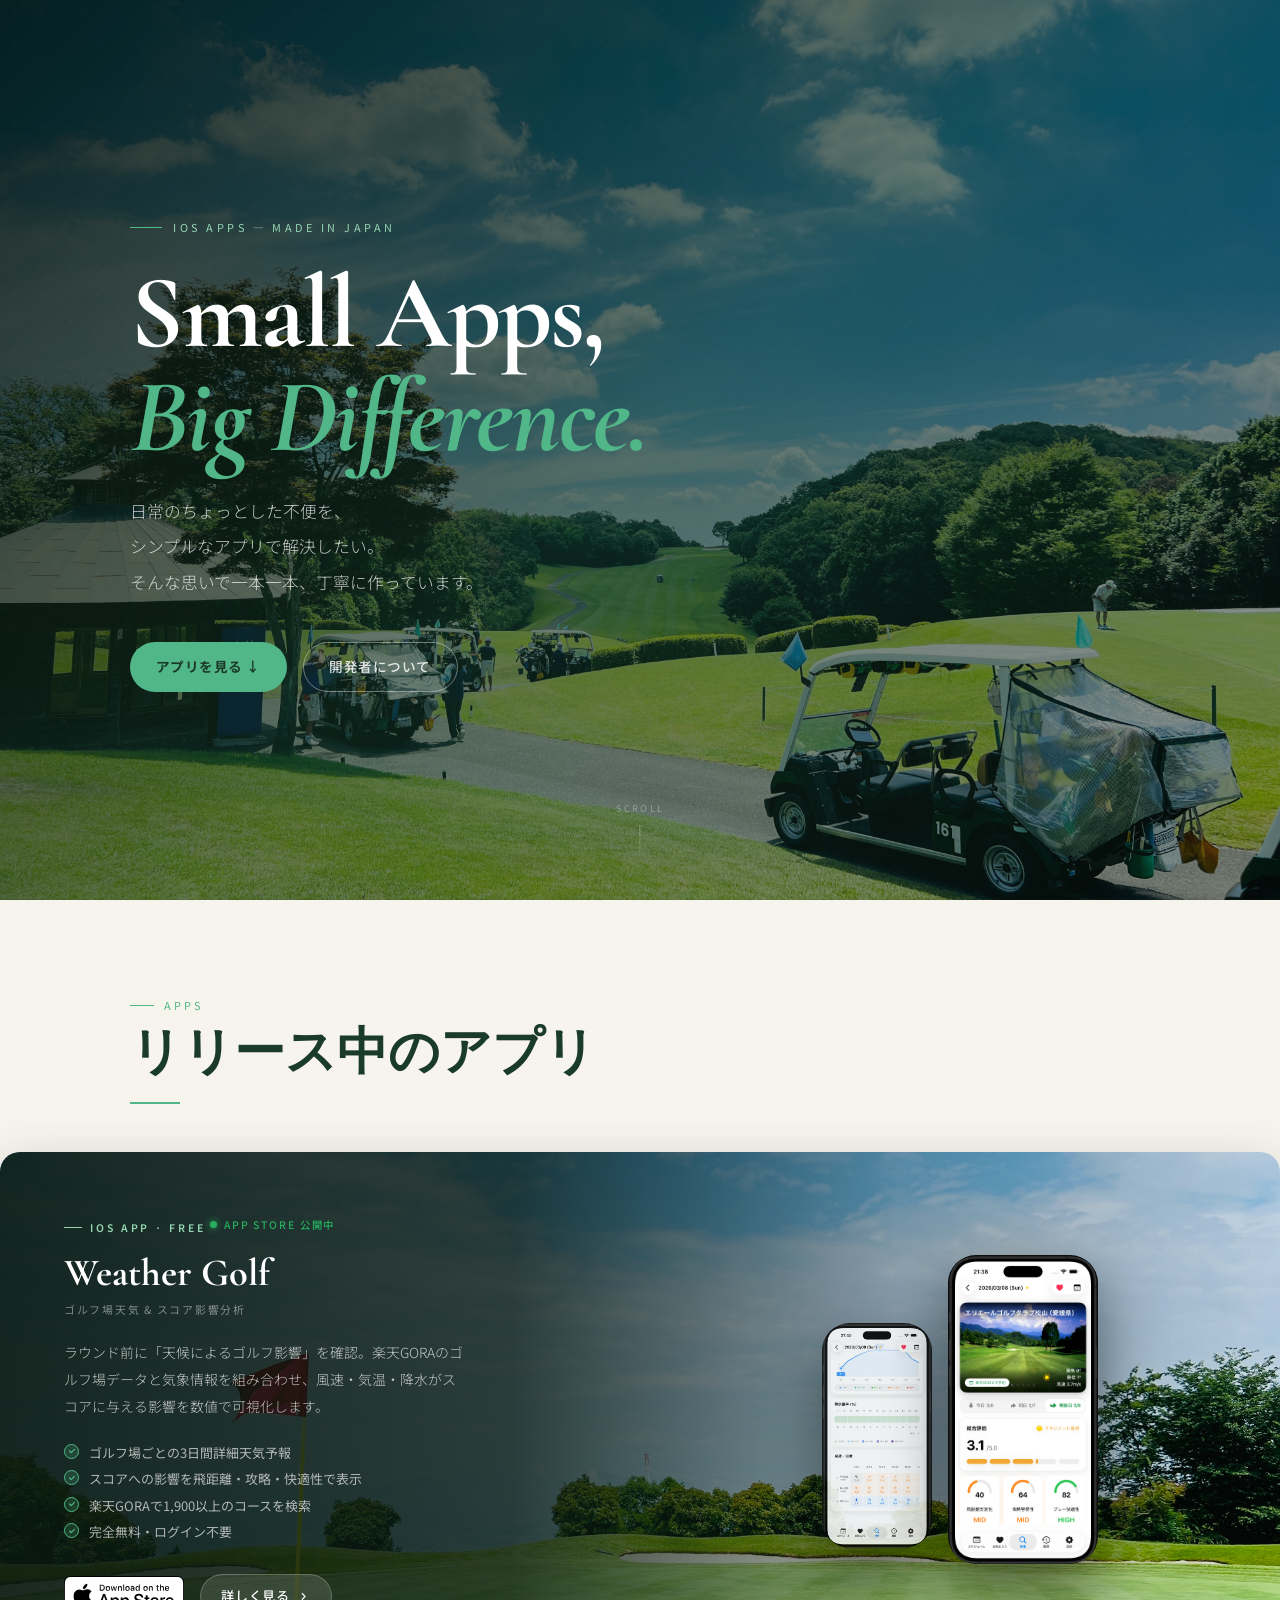
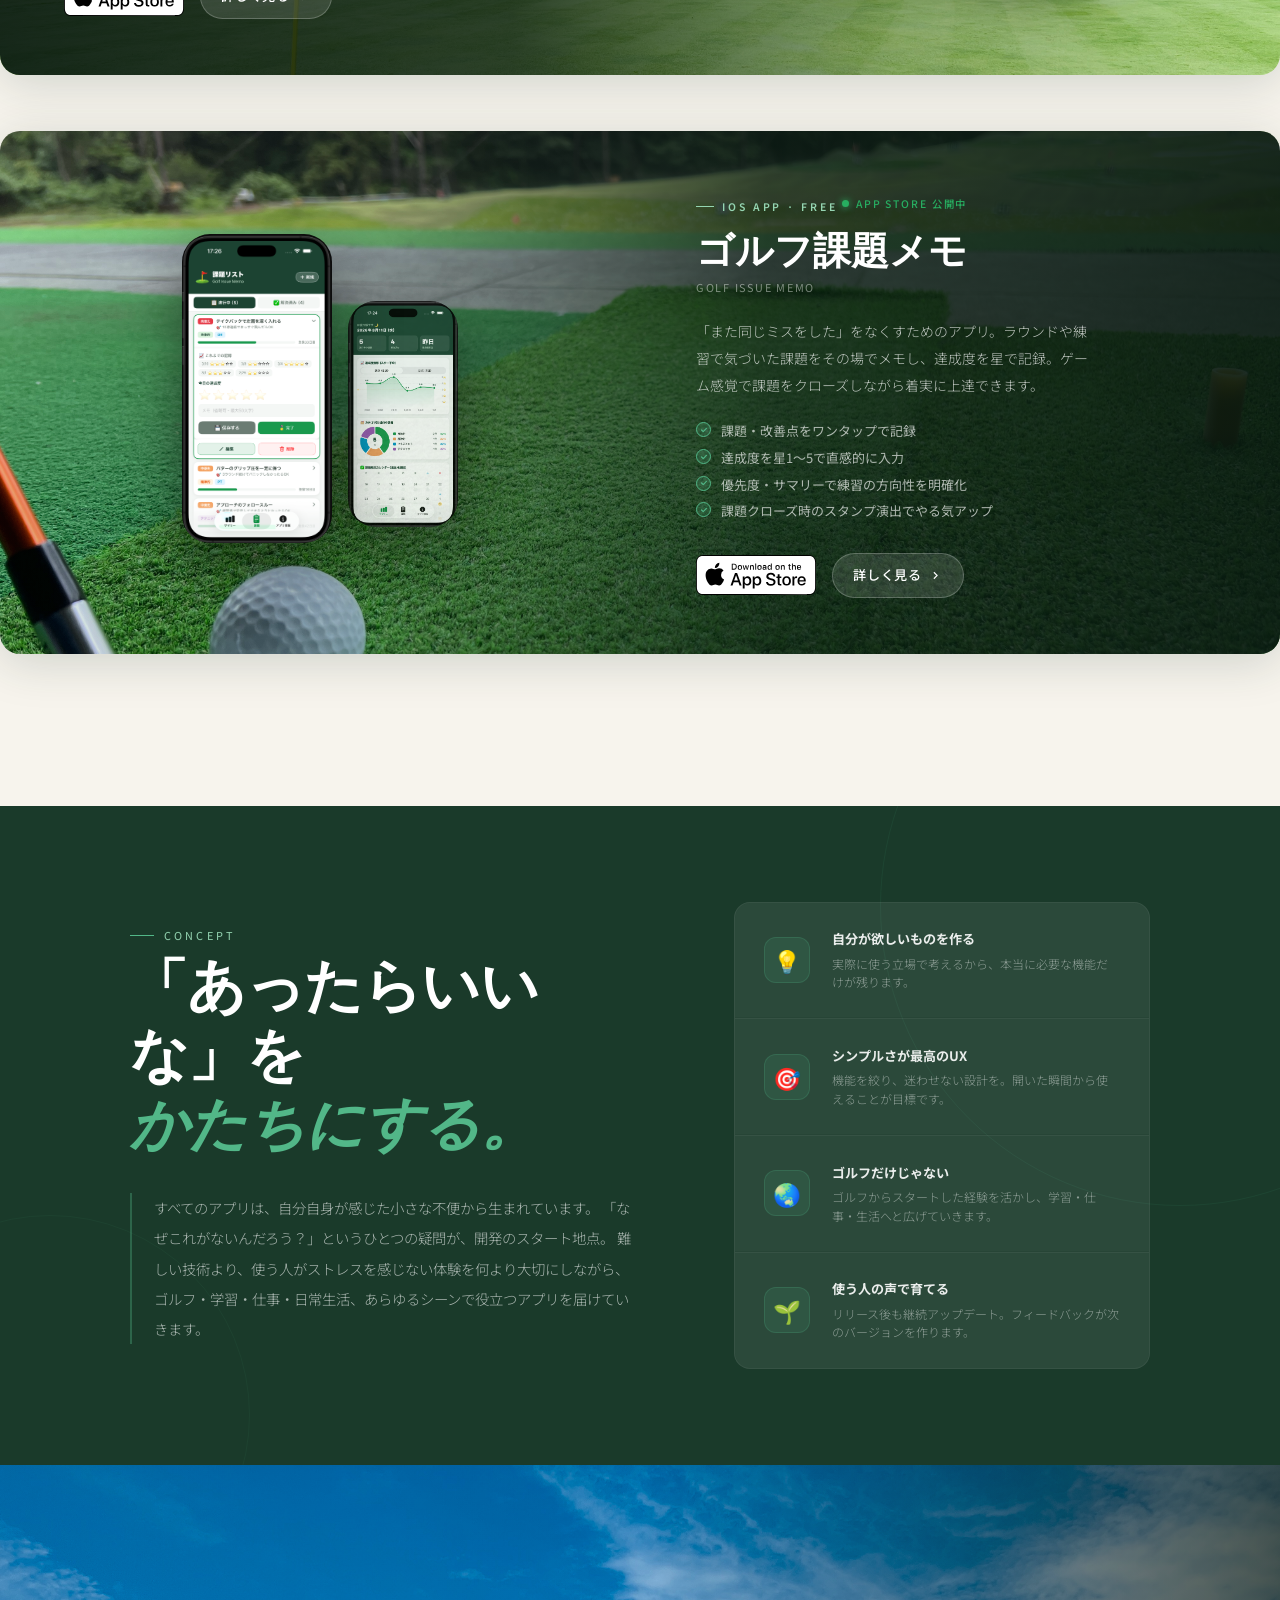
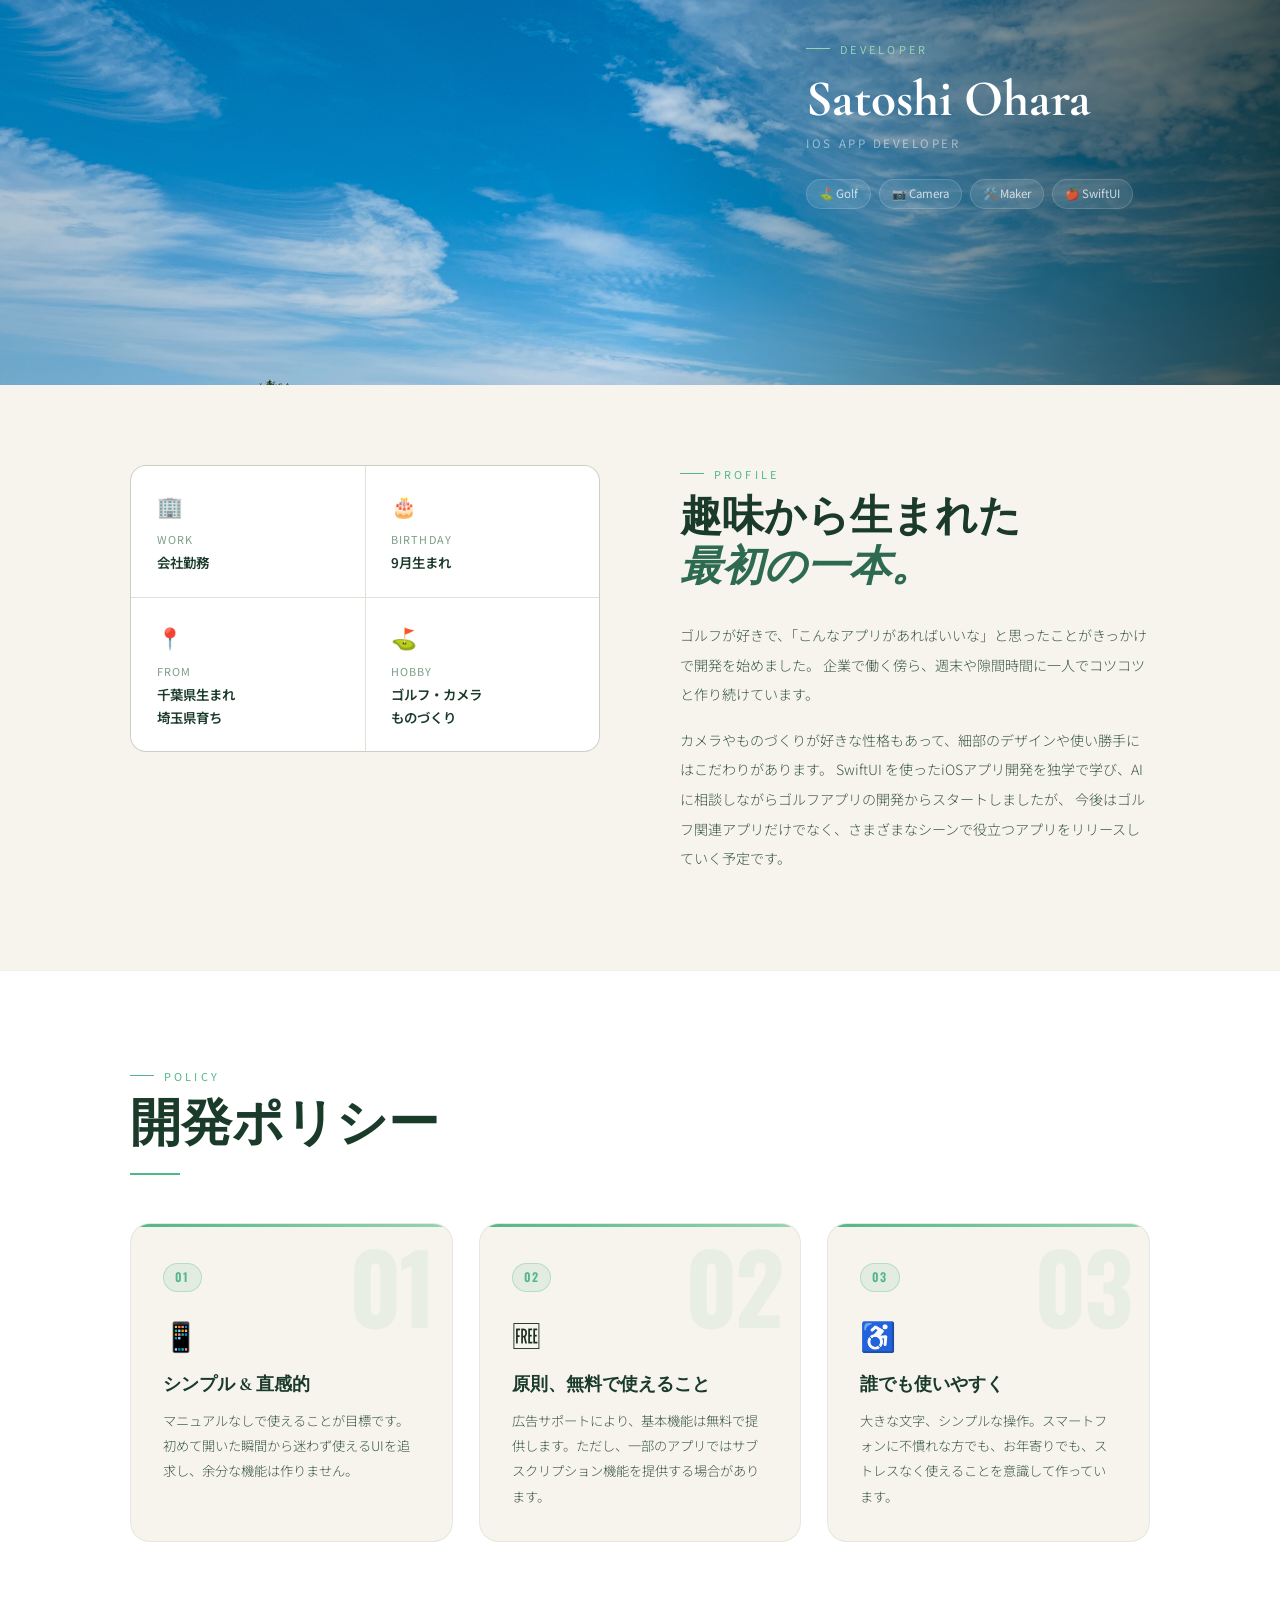
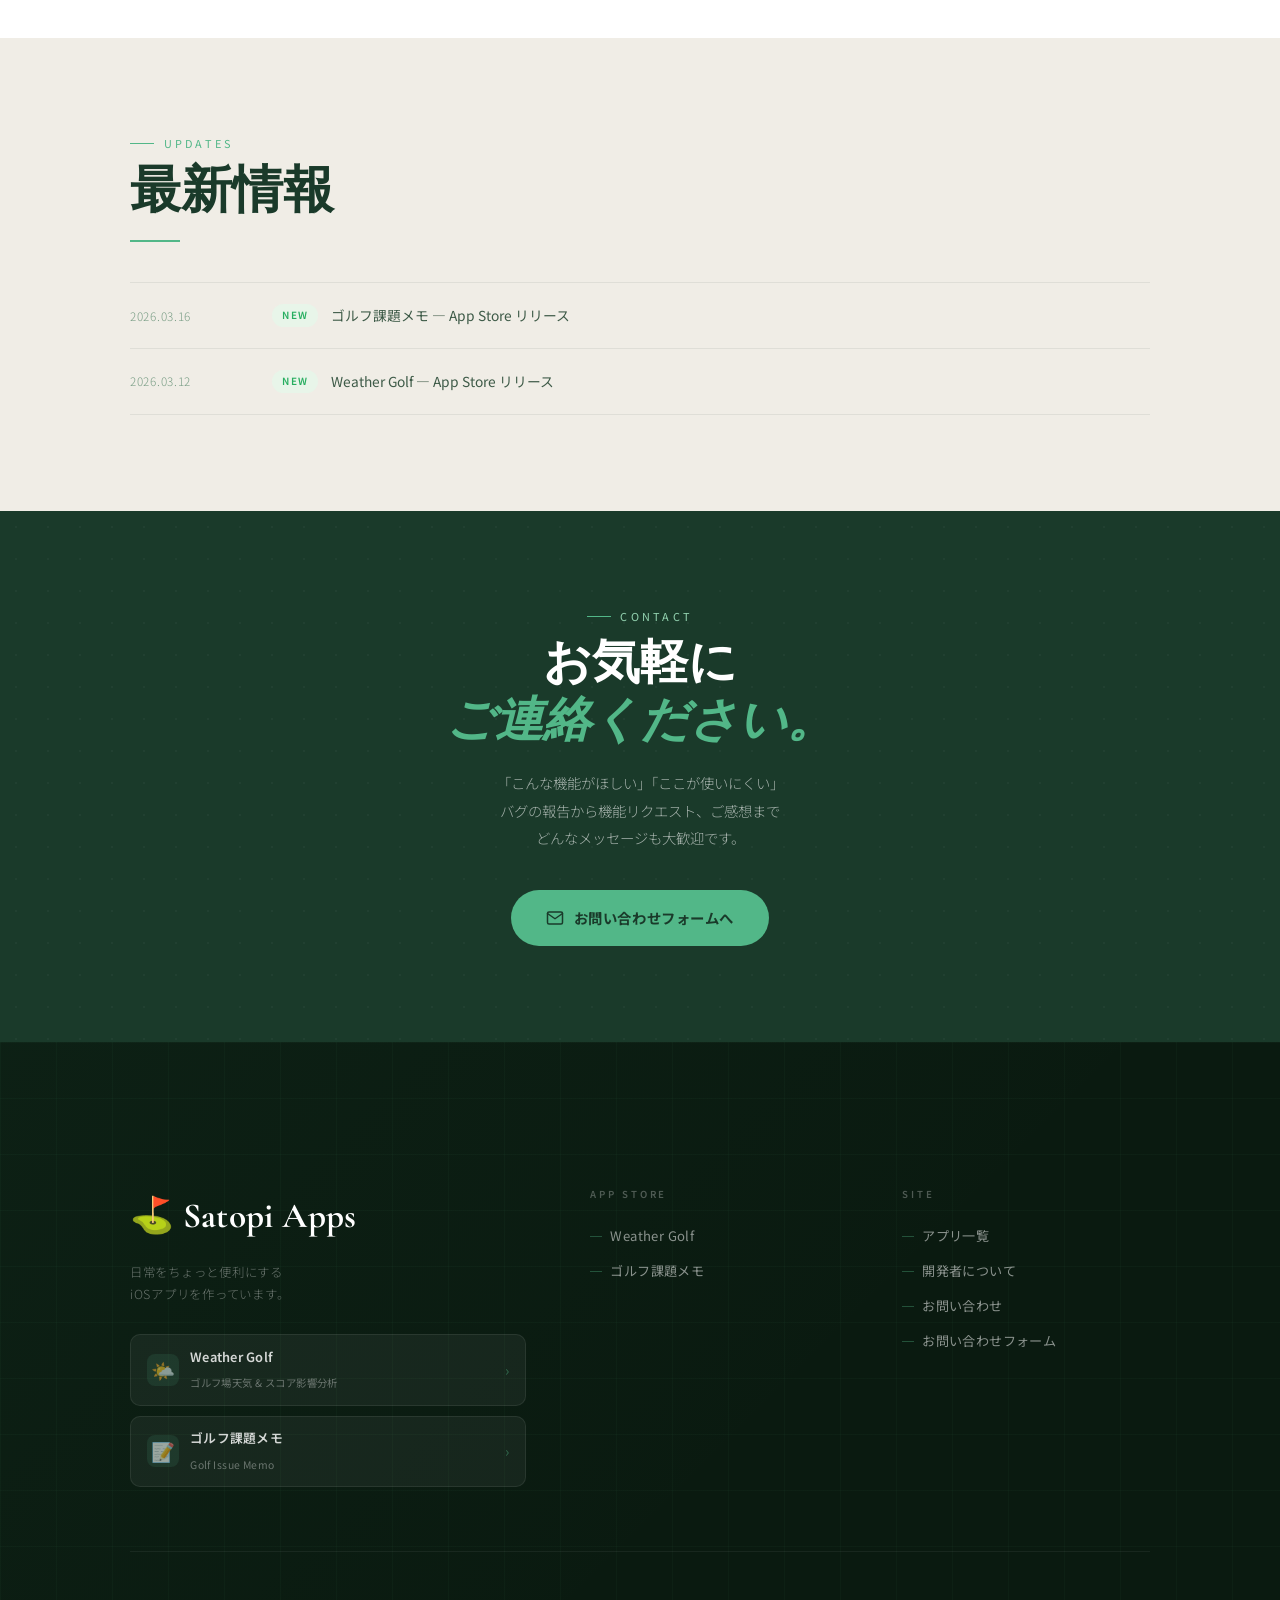
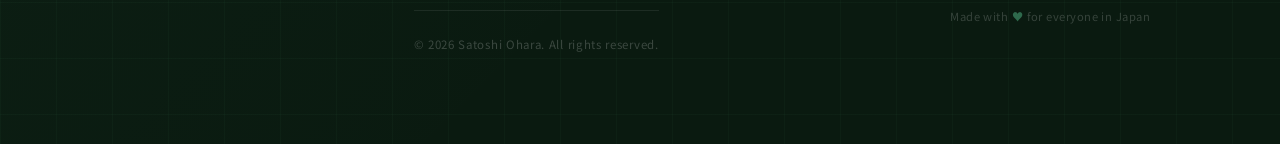
==== index.html @ 86b59191 "Update index.html" ====
<!DOCTYPE html>
<html lang="ja">
<head>
  <meta charset="UTF-8" />
  <meta name="viewport" content="width=device-width, initial-scale=1.0" />
  <title>Satopi Apps | 日常をちょっと便利にするiOSアプリ</title>
  <meta name="description" content="ゴルフ・学習・仕事など、日常のさまざまなシーンで使えるiOSアプリを開発しています。シンプルで使いやすい、ログイン不要の無料アプリ。" />
  <meta name="keywords" content="iOSアプリ, 無料アプリ, ゴルフアプリ, ゴルフ天気, スコア分析, ゴルフ課題メモ, 個人開発, iPhone" />
  <meta property="og:title" content="Satopi Apps | 日常をちょっと便利にするiOSアプリ" />
  <meta property="og:description" content="ゴルフ・学習・仕事など、日常のさまざまなシーンで使えるiOSアプリを開発しています。" />
  <meta property="og:type" content="website" />

  <link rel="stylesheet" href="assets/css/common.css" />
  <meta name="google-site-verification" content="CyTBpFzF9XwPxXit7ou4_xA_aoGtVWUGOdfhGisaKk0" />

  <style>
    @import url('https://fonts.googleapis.com/css2?family=Oswald:wght@400;500;600;700&display=swap');

    /* ══════════════════════════════════════════
       ① HERO（変更なし・完全保持）
    ══════════════════════════════════════════ */
    .hero {
      position: relative;
      height: 100vh;
      min-height: 580px;
      display: flex;
      align-items: center;
      overflow: hidden;
    }
    .hero-bg {
      position: absolute;
      inset: 0;
      background-image: url('assets/images/photos/golf/golf_001.jpg');
      background-size: cover;
      background-position: center 35%;
      animation: heroZoom 14s ease-out forwards;
    }
    .hero-bg-fallback {
      position: absolute;
      inset: 0;
      background: linear-gradient(135deg, #0a1e10 0%, #1a5c3a 55%, #2d8f5e 100%);
    }
    .hero-overlay {
      position: absolute;
      inset: 0;
      background: linear-gradient(135deg,
        rgba(6,18,11,0.88) 0%, rgba(18,48,30,0.62) 50%, rgba(6,18,11,0.42) 100%);
    }
    .hero-texture {
      position: absolute;
      inset: 0;
      background-image: radial-gradient(circle, rgba(255,255,255,0.025) 1px, transparent 1px);
      background-size: 28px 28px;
      pointer-events: none;
    }
    .hero-content {
      position: relative;
      z-index: 2;
      width: 100%;
    }
    .hero-eyebrow {
      display: inline-flex;
      align-items: center;
      gap: 0.7rem;
      color: var(--color-accent-light);
      font-size: 0.68rem;
      letter-spacing: 0.32em;
      text-transform: uppercase;
      margin-bottom: 1.5rem;
      opacity: 0;
      animation: fadeUp 0.8s 0.3s ease forwards;
    }
    .hero-eyebrow::before {
      content: '';
      display: block;
      width: 32px; height: 1px;
      background: var(--color-accent);
    }
    .hero-title {
      font-family: var(--font-display);
      font-size: clamp(3.2rem, 8.5vw, 6.5rem);
      font-weight: 700;
      color: #fff;
      line-height: 1.0;
      letter-spacing: -0.02em;
      margin-bottom: 1.6rem;
      opacity: 0;
      animation: fadeUp 0.8s 0.5s ease forwards;
    }
    .hero-title em { font-style: italic; color: var(--color-accent); }
    .hero-sub {
      font-size: clamp(0.9rem, 2vw, 1.05rem);
      font-weight: 300;
      color: rgba(255,255,255,0.75);
      line-height: 2.1;
      max-width: 480px;
      margin-bottom: 2.6rem;
      opacity: 0;
      animation: fadeUp 0.8s 0.7s ease forwards;
    }
    .hero-ctas {
      display: flex;
      gap: 1rem;
      flex-wrap: wrap;
      opacity: 0;
      animation: fadeUp 0.8s 0.9s ease forwards;
    }
    .hero-scroll {
      position: absolute;
      bottom: 2.2rem;
      left: 50%;
      transform: translateX(-50%);
      z-index: 3;
      display: flex;
      flex-direction: column;
      align-items: center;
      gap: 0.5rem;
      color: rgba(255,255,255,0.32);
      font-size: 0.58rem;
      letter-spacing: 0.22em;
      text-transform: uppercase;
      animation: scrollBounce 2.5s infinite;
    }
    .hero-scroll::after {
      content: '';
      width: 1px; height: 40px;
      background: linear-gradient(to bottom, rgba(255,255,255,0.32), transparent);
    }


    /* ══════════════════════════════════════════
       ② APPS — 写真フルブリード刷新版
    ══════════════════════════════════════════ */
    .apps-section { background: var(--color-bg); }

    /* --- アプリカード本体 --- */
    .app-card {
      position: relative;
      border-radius: var(--radius-card);
      overflow: hidden;
      margin-bottom: 3.5rem;
      box-shadow: 0 8px 48px rgba(26,58,42,0.18);
      transition: transform 0.4s ease, box-shadow 0.4s ease;
    }
    .app-card:hover { transform: translateY(-6px); box-shadow: 0 20px 72px rgba(26,58,42,0.26); }

    /* 背景写真 */
    .app-card-bg {
      position: absolute;
      inset: 0;
      background-size: cover;
      background-position: center;
      transition: transform 0.8s ease;
    }
    .app-card:hover .app-card-bg { transform: scale(1.04); }
    .app-card-overlay {
      position: absolute;
      inset: 0;
    }
    /* WG: 右→左グラデ（スクショ右側、テキスト左側） */
    .app-card.wg .app-card-overlay {
      background: linear-gradient(
        to right,
        rgba(8,24,16,0.92) 0%,
        rgba(8,24,16,0.80) 40%,
        rgba(8,24,16,0.30) 70%,
        rgba(8,24,16,0.08) 100%
      );
    }
    /* GIM: 左→右グラデ（テキスト右側） */
    .app-card.gim .app-card-overlay {
      background: linear-gradient(
        to left,
        rgba(8,24,16,0.92) 0%,
        rgba(8,24,16,0.80) 40%,
        rgba(8,24,16,0.30) 70%,
        rgba(8,24,16,0.08) 100%
      );
    }

    /* カード内レイアウト */
    .app-card-inner {
      position: relative;
      z-index: 2;
      display: grid;
      grid-template-columns: 1fr 1fr;
      min-height: 480px;
      align-items: center;
    }
    .app-card.gim .app-card-inner { direction: rtl; }
    .app-card.gim .app-card-inner > * { direction: ltr; }

    /* テキストパネル */
    .app-text-panel {
      padding: 3.5rem 3.5rem 3.5rem 4rem;
    }
    .app-card.gim .app-text-panel { padding: 3.5rem 4rem 3.5rem 3.5rem; }

    .app-eyebrow {
      display: inline-flex;
      align-items: center;
      gap: 0.5rem;
      font-size: 0.65rem;
      letter-spacing: 0.28em;
      text-transform: uppercase;
      color: var(--color-accent-light);
      margin-bottom: 1rem;
      font-weight: 600;
    }
    .app-eyebrow::before {
      content: '';
      width: 18px; height: 1px;
      background: var(--color-accent-light);
    }
    .app-name {
      font-family: var(--font-display);
      font-size: clamp(1.9rem, 3vw, 2.8rem);
      font-weight: 700;
      color: #fff;
      line-height: 1.1;
      margin-bottom: 0.3rem;
    }
    .app-name-sub {
      font-size: 0.68rem;
      letter-spacing: 0.16em;
      color: rgba(255,255,255,0.45);
      text-transform: uppercase;
      margin-bottom: 1.3rem;
    }
    .app-desc {
      font-size: 0.87rem;
      line-height: 1.95;
      color: rgba(255,255,255,0.72);
      font-weight: 300;
      margin-bottom: 1.4rem;
      max-width: 400px;
    }
    .feature-list {
      list-style: none;
      display: flex;
      flex-direction: column;
      gap: 0.45rem;
      margin-bottom: 2rem;
    }
    .feature-list li {
      display: flex;
      align-items: flex-start;
      gap: 0.6rem;
      font-size: 0.81rem;
      color: rgba(255,255,255,0.65);
      line-height: 1.5;
    }
    .feature-list li::before {
      content: '';
      display: inline-block;
      width: 15px; height: 15px;
      flex-shrink: 0;
      margin-top: 1px;
      border-radius: 50%;
      background: rgba(82,183,136,0.2);
      border: 1.5px solid var(--color-accent);
      background-image: url("data:image/svg+xml,%3Csvg xmlns='http://www.w3.org/2000/svg' viewBox='0 0 10 10'%3E%3Cpolyline points='2,5 4,7 8,3' stroke='%2352b788' stroke-width='1.5' fill='none' stroke-linecap='round' stroke-linejoin='round'/%3E%3C/svg%3E");
      background-size: 8px;
      background-repeat: no-repeat;
      background-position: center;
    }
    .app-ctas {
      display: flex;
      align-items: center;
      gap: 1rem;
      flex-wrap: wrap;
    }
    /* App Store SVGバッジ */
    .badge-appstore {
      display: inline-block;
      transition: transform 0.25s, opacity 0.25s;
    }
    .badge-appstore:hover { transform: translateY(-2px); opacity: 0.88; }
    .badge-appstore img { height: 40px; width: auto; display: block; }
    /* 詳しく見るボタン */
    .btn-detail {
      display: inline-flex;
      align-items: center;
      gap: 0.5rem;
      background: rgba(255,255,255,0.12);
      color: #fff;
      font-size: 0.82rem;
      font-weight: 500;
      padding: 0.65rem 1.3rem;
      border-radius: var(--radius-btn);
      text-decoration: none;
      letter-spacing: 0.04em;
      border: 1px solid rgba(255,255,255,0.22);
      transition: background 0.2s, transform 0.2s;
    }
    .btn-detail:hover { background: rgba(255,255,255,0.22); transform: translateY(-2px); }
    .btn-detail svg { width: 13px; height: 13px; stroke: currentColor; fill: none; transition: transform 0.2s; }
    .btn-detail:hover svg { transform: translateX(3px); }

    /* スクショパネル */
    .app-phones-panel {
      display: flex;
      justify-content: center;
      align-items: flex-end;
      padding: 2rem 2rem 2.5rem;
      gap: 1rem;
      position: relative;
    }
    .app-phone {
      border-radius: 28px;
      box-shadow: 0 24px 60px rgba(0,0,0,0.5);
      overflow: hidden;
      transition: transform 0.4s ease;
      background: #0d0d0d;
    }
    .app-phone img { width: 100%; height: auto; display: block; }
    .app-phone-main { width: 150px; position: relative; z-index: 2; }
    .app-phone-sub  { width: 110px; margin-bottom: 16px; opacity: 0.88; }
    .app-card:hover .app-phone-main { transform: translateY(-8px) rotate(-1deg); }
    .app-card:hover .app-phone-sub  { transform: translateY(-4px) rotate(1.5deg); }

    /* badge badge-live は common.css を使用 */


    /* ══════════════════════════════════════════
       ③ CONCEPT（変更なし）
    ══════════════════════════════════════════ */
    .concept-section {
      background: var(--color-primary);
      position: relative;
      overflow: hidden;
    }
    .concept-section::before {
      content: '';
      position: absolute;
      top: -200px; right: -200px;
      width: 600px; height: 600px;
      border-radius: 50%;
      border: 1px solid rgba(82,183,136,0.08);
      pointer-events: none;
    }
    .concept-section::after {
      content: '';
      position: absolute;
      bottom: -150px; left: -150px;
      width: 400px; height: 400px;
      border-radius: 50%;
      border: 1px solid rgba(82,183,136,0.06);
      pointer-events: none;
    }
    .concept-inner {
      position: relative;
      z-index: 1;
      display: grid;
      grid-template-columns: 1.1fr 0.9fr;
      gap: 6rem;
      align-items: center;
    }
    .concept-statement {
      font-family: var(--font-display);
      font-size: clamp(2.2rem, 4.5vw, 3.6rem);
      font-weight: 700;
      color: #fff;
      line-height: 1.2;
      margin-bottom: 2rem;
      letter-spacing: -0.01em;
    }
    .concept-statement em { font-style: italic; color: var(--color-accent); }
    .concept-body {
      font-size: 0.9rem;
      line-height: 2.1;
      color: rgba(255,255,255,0.62);
      font-weight: 300;
      border-left: 2px solid rgba(82,183,136,0.35);
      padding-left: 1.4rem;
    }
    .concept-metrics {
      display: flex;
      flex-direction: column;
      gap: 1px;
      background: rgba(255,255,255,0.06);
      border-radius: 16px;
      overflow: hidden;
      border: 1px solid rgba(255,255,255,0.07);
    }
    .metric-item {
      display: flex;
      align-items: center;
      gap: 1.4rem;
      padding: 1.6rem 1.8rem;
      background: rgba(255,255,255,0.02);
      transition: background 0.2s;
      border-top: 1px solid rgba(255,255,255,0.05);
    }
    .metric-item:first-child { border-top: none; }
    .metric-item:hover { background: rgba(82,183,136,0.07); }
    .metric-icon {
      font-size: 1.4rem;
      width: 46px; height: 46px;
      display: flex; align-items: center; justify-content: center;
      background: rgba(82,183,136,0.12);
      border-radius: 12px;
      flex-shrink: 0;
      border: 1px solid rgba(82,183,136,0.2);
    }
    .metric-label {
      font-size: 0.82rem;
      font-weight: 700;
      color: rgba(255,255,255,0.9);
      margin-bottom: 0.25rem;
    }
    .metric-desc {
      font-size: 0.75rem;
      color: rgba(255,255,255,0.46);
      font-weight: 300;
      line-height: 1.55;
    }


    /* ══════════════════════════════════════════
       ④ DEVELOPER — 写真フルブリード刷新版
    ══════════════════════════════════════════ */
    .developer-section {
      background: var(--color-bg);
      padding: 0 !important; /* section padding を上書き */
      overflow: hidden;
    }

    /* 上部：写真フルブリード */
    .dev-photo-hero {
      position: relative;
      height: 520px;
      overflow: hidden;
    }
    .dev-photo-hero img {
      width: 100%; height: 100%;
      object-fit: cover;
      object-position: center 20%;
      transition: transform 0.8s ease;
    }
    .dev-photo-hero:hover img { transform: scale(1.03); }
    .dev-photo-overlay {
      position: absolute;
      inset: 0;
      background: linear-gradient(
        to right,
        rgba(10,26,16,0.15) 0%,
        rgba(10,26,16,0.05) 50%,
        rgba(10,26,16,0.72) 100%
      );
    }
    /* 写真右側のキャプション */
    .dev-photo-caption {
      position: absolute;
      right: 0; top: 0; bottom: 0;
      width: 42%;
      display: flex;
      flex-direction: column;
      justify-content: center;
      padding: 3rem 4rem;
      z-index: 1;
    }
    .dev-photo-caption .section-label {
      color: var(--color-accent-light);
      margin-bottom: 0.8rem;
    }
    .dev-photo-caption .section-label::before { background: var(--color-accent-light); }
    .dev-name-hero {
      font-family: var(--font-display);
      font-size: clamp(2.2rem, 4vw, 3.4rem);
      font-weight: 700;
      color: #fff;
      line-height: 1.1;
      margin-bottom: 0.4rem;
    }
    .dev-role-hero {
      font-size: 0.72rem;
      letter-spacing: 0.22em;
      text-transform: uppercase;
      color: rgba(255,255,255,0.5);
      margin-bottom: 1.6rem;
    }
    .dev-tags {
      display: flex;
      flex-wrap: wrap;
      gap: 0.5rem;
    }
    .dev-tag {
      display: inline-flex;
      align-items: center;
      gap: 0.35rem;
      font-size: 0.72rem;
      color: rgba(255,255,255,0.75);
      background: rgba(255,255,255,0.1);
      border: 1px solid rgba(255,255,255,0.15);
      padding: 0.28rem 0.75rem;
      border-radius: 100px;
    }

    /* 下部：プロフィールテキスト */
    .dev-bio-section {
      padding: var(--section-padding);
      max-width: var(--container-max);
      margin: 0 auto;
      display: grid;
      grid-template-columns: 1fr 1fr;
      gap: 5rem;
      align-items: start;
      /* section padding 上書きのため明示 */
      padding: 5rem var(--container-pad);
    }
    .dev-info-grid {
      display: grid;
      grid-template-columns: 1fr 1fr;
      gap: 1px;
      background: rgba(26,58,42,0.1);
      border-radius: 16px;
      overflow: hidden;
      border: 1px solid rgba(26,58,42,0.1);
      align-self: start;
    }
    .dev-info-cell {
      background: var(--color-surface);
      padding: 1.4rem 1.6rem;
      transition: background 0.2s;
    }
    .dev-info-cell:hover { background: rgba(82,183,136,0.04); }
    .dev-info-icon { font-size: 1.3rem; margin-bottom: 0.4rem; display: block; }
    .dev-info-label {
      font-size: 0.68rem;
      letter-spacing: 0.1em;
      color: var(--color-text-light);
      text-transform: uppercase;
      margin-bottom: 0.2rem;
    }
    .dev-info-value {
      font-size: 0.84rem;
      font-weight: 600;
      color: var(--color-primary);
    }

    .dev-bio-heading {
      font-family: var(--font-display);
      font-size: clamp(1.8rem, 3.5vw, 2.6rem);
      font-weight: 700;
      color: var(--color-primary);
      line-height: 1.2;
      margin-bottom: 1.8rem;
    }
    .dev-bio-heading em { font-style: italic; color: #2d6a4f; }
    .dev-bio-text {
      font-size: 0.88rem;
      line-height: 2.1;
      color: var(--color-text-mid);
      font-weight: 300;
      margin-bottom: 1rem;
    }


    /* ══════════════════════════════════════════
       ⑤ POLICY — 番号を Oswald で大きく・明確に
    ══════════════════════════════════════════ */
    .policy-section {
      background: var(--color-surface);
      border-top: 1px solid rgba(26,58,42,0.08);
    }
    .policy-list {
      margin-top: 3rem;
      display: grid;
      grid-template-columns: repeat(3, 1fr);
      gap: 1.6rem;
    }
    .policy-card {
      background: var(--color-bg);
      border-radius: var(--radius-card);
      padding: 2.4rem 2rem 2rem;
      border: 1px solid rgba(26,58,42,0.07);
      position: relative;
      overflow: hidden;
      transition: transform 0.3s, box-shadow 0.3s;
    }
    .policy-card:hover { transform: translateY(-5px); box-shadow: var(--shadow-hover); }
    /* アクセントライン */
    .policy-card::before {
      content: '';
      position: absolute;
      top: 0; left: 0; right: 0;
      height: 3px;
      background: linear-gradient(90deg, var(--color-accent), var(--color-accent-light));
    }
    /* 大きな番号 — 背景に薄く */
    .policy-num-bg {
      font-family: 'Oswald', sans-serif;
      font-size: 6rem;
      font-weight: 700;
      color: rgba(82,183,136,0.08);
      line-height: 1;
      position: absolute;
      top: 0.8rem;
      right: 1.2rem;
      letter-spacing: -0.03em;
      pointer-events: none;
      user-select: none;
    }
    /* 前面の番号バッジ */
    .policy-num-badge {
      display: inline-flex;
      align-items: center;
      justify-content: center;
      font-family: 'Oswald', sans-serif;
      font-size: 0.75rem;
      font-weight: 600;
      letter-spacing: 0.1em;
      color: var(--color-accent);
      background: rgba(82,183,136,0.12);
      border: 1.5px solid rgba(82,183,136,0.3);
      border-radius: 100px;
      padding: 0.2rem 0.7rem;
      margin-bottom: 1.2rem;
    }
    .policy-emoji { font-size: 1.8rem; display: block; margin-bottom: 0.8rem; }
    .policy-title {
      font-family: var(--font-display);
      font-size: 1.15rem;
      font-weight: 700;
      color: var(--color-primary);
      margin-bottom: 0.7rem;
      line-height: 1.3;
    }
    .policy-text {
      font-size: 0.83rem;
      color: var(--color-text-mid);
      line-height: 1.9;
      font-weight: 300;
    }


    /* ══════════════════════════════════════════
       ⑥ UPDATES（変更なし）
    ══════════════════════════════════════════ */
    .updates-section { background: #f0ede6; }
    .updates-list { margin-top: 2.5rem; }
    .update-item {
      display: grid;
      grid-template-columns: 110px 1fr;
      gap: 2rem;
      padding: 1.3rem 0;
      border-bottom: 1px solid rgba(26,58,42,0.08);
      align-items: center;
      opacity: 0;
      transform: translateY(10px);
      transition: opacity 0.5s ease, transform 0.5s ease;
    }
    .update-item.loaded { opacity: 1; transform: translateY(0); }
    .update-item:first-child { border-top: 1px solid rgba(26,58,42,0.08); }
    .update-date {
      font-size: 0.73rem;
      color: var(--color-text-light);
      letter-spacing: 0.06em;
      font-weight: 300;
    }
    .update-content { display: flex; align-items: center; gap: 0.8rem; flex-wrap: wrap; }
    .update-tag {
      display: inline-block;
      padding: 0.18rem 0.65rem;
      border-radius: 100px;
      font-size: 0.62rem;
      letter-spacing: 0.12em;
      text-transform: uppercase;
      font-weight: 600;
    }
    .tag-new    { background: #e8f5e9; color: #27ae60; }
    .tag-update { background: #fff8e6; color: #b8962e; }
    .tag-coming { background: #f0ede6; color: #7a9e86; }
    .update-text { font-size: 0.86rem; color: var(--color-text-mid); }


    /* ══════════════════════════════════════════
       ⑦ CONTACT（変更なし）
    ══════════════════════════════════════════ */
    .contact-section {
      background: var(--color-primary);
      position: relative;
      overflow: hidden;
      text-align: center;
    }
    .contact-section::before {
      content: '';
      position: absolute;
      inset: 0;
      background-image: radial-gradient(circle, rgba(255,255,255,0.03) 1px, transparent 1px);
      background-size: 32px 32px;
      pointer-events: none;
    }
    .contact-inner {
      position: relative;
      z-index: 1;
      max-width: 560px;
      margin: 0 auto;
    }
    .contact-heading {
      font-family: var(--font-display);
      font-size: clamp(2rem, 4vw, 3rem);
      font-weight: 700;
      color: #fff;
      line-height: 1.2;
      margin-bottom: 1.2rem;
    }
    .contact-heading em { font-style: italic; color: var(--color-accent); }
    .contact-text {
      font-size: 0.9rem;
      color: rgba(255,255,255,0.6);
      font-weight: 300;
      line-height: 1.9;
      margin-bottom: 2.4rem;
    }
    .btn-contact {
      display: inline-flex;
      align-items: center;
      gap: 0.6rem;
      background: var(--color-accent);
      color: var(--color-primary);
      font-size: 0.9rem;
      font-weight: 700;
      padding: 1rem 2.2rem;
      border-radius: var(--radius-btn);
      text-decoration: none;
      letter-spacing: 0.04em;
      transition: background 0.2s, transform 0.2s, box-shadow 0.2s;
    }
    .btn-contact:hover {
      background: var(--color-accent-light);
      transform: translateY(-3px);
      box-shadow: 0 10px 28px rgba(82,183,136,0.35);
    }
    .btn-contact svg { width: 18px; height: 18px; stroke: currentColor; fill: none; }


    /* ══════════════════════════════════════════
       ⑧ FOOTER（変更なし）
    ══════════════════════════════════════════ */
    .site-footer {
      background: #0a1a10;
      position: relative;
      overflow: hidden;
    }
    .site-footer::before {
      content: '';
      position: absolute;
      inset: 0;
      background: linear-gradient(135deg, rgba(82,183,136,0.04) 0%, transparent 60%);
      pointer-events: none;
    }
    .site-footer::after {
      content: '';
      position: absolute;
      inset: 0;
      background-image:
        linear-gradient(rgba(82,183,136,0.04) 1px, transparent 1px),
        linear-gradient(90deg, rgba(82,183,136,0.04) 1px, transparent 1px);
      background-size: 56px 56px;
      pointer-events: none;
    }
    .footer-main {
      position: relative;
      z-index: 1;
      max-width: var(--container-max);
      margin: 0 auto;
      padding: 5rem var(--container-pad) 4rem;
      display: grid;
      grid-template-columns: 1.6fr 1fr 1fr;
      gap: 4rem;
      align-items: start;
    }
    .footer-logo {
      font-family: var(--font-display);
      font-size: 2.2rem;
      font-weight: 700;
      color: #fff;
      text-decoration: none;
      display: block;
      margin-bottom: 0.9rem;
      letter-spacing: 0.01em;
      transition: color 0.2s;
    }
    .footer-logo:hover { color: var(--color-accent); }
    .footer-tagline {
      font-size: 0.8rem;
      color: rgba(255,255,255,0.38);
      font-weight: 300;
      line-height: 1.8;
      letter-spacing: 0.04em;
      margin-bottom: 1.8rem;
    }
    .footer-app-links { display: flex; flex-direction: column; gap: 0.6rem; }
    .footer-app-link {
      display: flex;
      align-items: center;
      gap: 0.7rem;
      padding: 0.65rem 1rem;
      background: rgba(255,255,255,0.05);
      border: 1px solid rgba(255,255,255,0.08);
      border-radius: 10px;
      text-decoration: none;
      transition: background 0.2s, border-color 0.2s, transform 0.2s;
    }
    .footer-app-link:hover {
      background: rgba(82,183,136,0.1);
      border-color: rgba(82,183,136,0.3);
      transform: translateX(4px);
    }
    .footer-app-link-icon {
      font-size: 1.2rem;
      width: 32px; height: 32px;
      display: flex; align-items: center; justify-content: center;
      background: rgba(82,183,136,0.12);
      border-radius: 8px;
      flex-shrink: 0;
    }
    .footer-app-link-name {
      font-size: 0.8rem;
      font-weight: 600;
      color: rgba(255,255,255,0.82);
      display: block;
      letter-spacing: 0.02em;
    }
    .footer-app-link-sub {
      font-size: 0.65rem;
      color: rgba(255,255,255,0.36);
      letter-spacing: 0.04em;
    }
    .footer-app-link-arrow {
      margin-left: auto;
      color: rgba(82,183,136,0.45);
      font-size: 0.9rem;
      transition: transform 0.2s;
    }
    .footer-app-link:hover .footer-app-link-arrow { transform: translateX(3px); }
    .footer-nav-col {}
    .footer-nav-heading {
      font-size: 0.6rem;
      letter-spacing: 0.3em;
      text-transform: uppercase;
      color: rgba(255,255,255,0.28);
      margin-bottom: 1.4rem;
      font-weight: 600;
    }
    .footer-nav-list {
      list-style: none;
      display: flex;
      flex-direction: column;
      gap: 0.8rem;
    }
    .footer-nav-list a {
      font-size: 0.82rem;
      color: rgba(255,255,255,0.52);
      text-decoration: none;
      letter-spacing: 0.03em;
      display: flex;
      align-items: center;
      gap: 0.5rem;
      transition: color 0.2s, gap 0.2s;
    }
    .footer-nav-list a:hover { color: var(--color-accent-light); gap: 0.75rem; }
    .footer-nav-list a::before {
      content: '';
      display: block;
      width: 12px; height: 1px;
      background: rgba(82,183,136,0.35);
      flex-shrink: 0;
      transition: width 0.2s;
    }
    .footer-nav-list a:hover::before { width: 18px; }
    .footer-divider {
      position: relative;
      z-index: 1;
      max-width: var(--container-max);
      margin: 0 auto;
      padding: 0 var(--container-pad);
    }
    .footer-divider hr { border: none; border-top: 1px solid rgba(255,255,255,0.06); }
    .footer-bottom {
      position: relative;
      z-index: 1;
      max-width: var(--container-max);
      margin: 0 auto;
      padding: 1.6rem var(--container-pad);
      display: flex;
      justify-content: space-between;
      align-items: center;
      flex-wrap: wrap;
      gap: 0.5rem;
    }
    .footer-copy { font-size: 0.7rem; color: rgba(255,255,255,0.2); letter-spacing: 0.06em; }
    .footer-made { font-size: 0.7rem; color: rgba(255,255,255,0.18); letter-spacing: 0.04em; }
    .footer-made span { color: rgba(82,183,136,0.5); }


    /* ══════════════════════════════════════════
       RESPONSIVE
    ══════════════════════════════════════════ */
    @media (max-width: 960px) {
      .app-card-inner { grid-template-columns: 1fr; min-height: auto; }
      .app-card.gim .app-card-inner { direction: ltr; }
      .app-card.gim .app-text-panel { padding: 2.5rem; }
      .app-text-panel { padding: 2.5rem; }
      .app-card-overlay { background: rgba(8,24,16,0.78) !important; }
      .app-phones-panel { padding: 1.5rem 2rem 2rem; justify-content: center; }
      .dev-photo-hero { height: 420px; }
      .dev-photo-caption { width: 55%; padding: 2rem 2.5rem; }
      .dev-bio-section { grid-template-columns: 1fr; gap: 3rem; padding: 4rem var(--container-pad); }
      .concept-inner { grid-template-columns: 1fr; gap: 3rem; }
      .policy-list { grid-template-columns: 1fr; gap: 1rem; }
      .footer-main { grid-template-columns: 1fr 1fr; gap: 2.5rem; }
    }
    @media (max-width: 680px) {
      .dev-photo-hero { height: 320px; }
      .dev-photo-overlay {
        background: linear-gradient(to bottom,
          rgba(10,26,16,0.2) 0%,
          rgba(10,26,16,0.75) 70%,
          rgba(10,26,16,0.88) 100%
        ) !important;
      }
      .dev-photo-caption {
        width: 100%;
        top: auto; bottom: 0; right: 0;
        padding: 1.5rem 1.8rem;
      }
      .dev-name-hero { font-size: 1.8rem; }
      .app-phones-panel { padding-top: 0; }
      .footer-main { grid-template-columns: 1fr; gap: 2rem; padding: 3rem var(--container-pad) 2.5rem; }
      .update-item { grid-template-columns: 1fr; gap: 0.35rem; }
      .dev-info-grid { grid-template-columns: 1fr 1fr; }
    }
  </style>
</head>
<body>

<!-- ① HERO（完全保持） -->
<header class="hero" id="top">
  <div class="hero-bg-fallback"></div>
  <div class="hero-bg"></div>
  <div class="hero-overlay"></div>
  <div class="hero-texture"></div>
  <div class="hero-content container">
    <p class="hero-eyebrow">iOS Apps — Made in Japan</p>
    <h1 class="hero-title">Small Apps,<br/><em>Big Difference.</em></h1>
    <p class="hero-sub">
      日常のちょっとした不便を、<br/>
      シンプルなアプリで解決したい。<br/>
      そんな思いで一本一本、丁寧に作っています。
    </p>
    <div class="hero-ctas">
      <a href="#apps" class="btn btn-accent">アプリを見る ↓</a>
      <a href="#developer" class="btn btn-ghost-light">開発者について</a>
    </div>
  </div>
  <div class="hero-scroll">Scroll</div>
</header>


<!-- ② APPS -->
<section class="apps-section section" id="apps">
  <div class="container">
    <p class="section-label">Apps</p>
    <h2 class="section-heading">リリース中のアプリ</h2>
    <div class="section-divider"></div>
  </div>

  <!-- ── Weather Golf ── -->
  <article class="app-card wg reveal" style="margin-top:3rem;"
    itemscope itemtype="https://schema.org/MobileApplication">
    <meta itemprop="operatingSystem" content="iOS" />
    <meta itemprop="applicationCategory" content="Sports" />

    <!-- 背景写真 -->
    <div class="app-card-bg" style="background-image:url('assets/images/photos/golf/green_002.jpg');"></div>
    <div class="app-card-overlay"></div>

    <div class="app-card-inner">
      <!-- テキスト（左） -->
      <div class="app-text-panel">
        <span class="app-eyebrow">iOS App · Free</span>
        <div class="badge badge-live" style="margin-bottom:0.8rem;"><span class="badge-dot"></span> App Store 公開中</div>
        <h3 class="app-name" itemprop="name">Weather Golf</h3>
        <p class="app-name-sub">ゴルフ場天気 &amp; スコア影響分析</p>
        <p class="app-desc" itemprop="description">
          ラウンド前に「天候によるゴルフ影響」を確認。楽天GORAのゴルフ場データと気象情報を組み合わせ、風速・気温・降水がスコアに与える影響を数値で可視化します。
        </p>
        <ul class="feature-list">
          <li>ゴルフ場ごとの3日間詳細天気予報</li>
          <li>スコアへの影響を飛距離・攻略・快適性で表示</li>
          <li>楽天GORAで1,900以上のコースを検索</li>
          <li>完全無料・ログイン不要</li>
        </ul>
        <div class="app-ctas">
          <!-- ★ App Store SVGバッジ（黒） -->
          <a href="https://apps.apple.com/jp/app/weather-golf-%E3%82%B4%E3%83%AB%E3%83%95%E5%A0%B4%E5%A4%A9%E6%B0%97-%E3%82%B9%E3%82%B3%E3%82%A2%E5%BD%B1%E9%9F%BF%E5%88%86%E6%9E%90/id6759699964"
             class="badge-appstore" target="_blank" rel="noopener" itemprop="downloadUrl">
            <img src="assets/images/icons/Download_on_the_App_Store_Badge_US-UK_RGB_wht_092917.svg"
                 alt="Download on the App Store" />
          </a>
          <a href="apps/weather-golf/" class="btn-detail">
            詳しく見る
            <svg viewBox="0 0 24 24" stroke-width="2"><polyline points="9 18 15 12 9 6"/></svg>
          </a>
        </div>
      </div>

      <!-- スクショ（右） -->
      <div class="app-phones-panel">
        <div class="app-phone app-phone-sub">
          <img src="assets/images/screenshots/weather-golf/GolfWeather_02.png"
               alt="Weather Golf 天気詳細" loading="lazy" />
        </div>
        <div class="app-phone app-phone-main">
          <img src="assets/images/screenshots/weather-golf/main.png"
               alt="Weather Golf メイン" loading="lazy" />
        </div>
      </div>
    </div>
  </article>

  <!-- ── ゴルフ課題メモ ── -->
  <article class="app-card gim reveal delay-1"
    itemscope itemtype="https://schema.org/MobileApplication">
    <meta itemprop="operatingSystem" content="iOS" />
    <meta itemprop="applicationCategory" content="Sports" />

    <!-- 背景写真 -->
    <div class="app-card-bg" style="background-image:url('assets/images/photos/golf/practice_002.jpg');"></div>
    <div class="app-card-overlay"></div>

    <div class="app-card-inner">
      <!-- テキスト（右） -->
      <div class="app-text-panel">
        <span class="app-eyebrow">iOS App · Free</span>
        <div class="badge badge-live" style="margin-bottom:0.8rem;"><span class="badge-dot"></span> App Store 公開中</div>
        <h3 class="app-name" itemprop="name">ゴルフ課題メモ</h3>
        <p class="app-name-sub">Golf Issue Memo</p>
        <p class="app-desc" itemprop="description">
          「また同じミスをした」をなくすためのアプリ。ラウンドや練習で気づいた課題をその場でメモし、達成度を星で記録。ゲーム感覚で課題をクローズしながら着実に上達できます。
        </p>
        <ul class="feature-list">
          <li>課題・改善点をワンタップで記録</li>
          <li>達成度を星1〜5で直感的に入力</li>
          <li>優先度・サマリーで練習の方向性を明確化</li>
          <li>課題クローズ時のスタンプ演出でやる気アップ</li>
        </ul>
        <div class="app-ctas">
          <!-- ★ App Store SVGバッジ（白） ← 暗背景なので白を使用 -->
          <a href="https://apps.apple.com/jp/app/%E3%82%B4%E3%83%AB%E3%83%95%E8%AA%B2%E9%A1%8C%E3%83%A1%E3%83%A2-golf-issue-memo/id6760370356"
             class="badge-appstore" target="_blank" rel="noopener" itemprop="downloadUrl">
            <img src="assets/images/icons/Download_on_the_App_Store_Badge_US-UK_RGB_wht_092917.svg"
                 alt="Download on the App Store" />
          </a>
          <a href="apps/golf-issue-memo/" class="btn-detail">
            詳しく見る
            <svg viewBox="0 0 24 24" stroke-width="2"><polyline points="9 18 15 12 9 6"/></svg>
          </a>
        </div>
      </div>

      <!-- スクショ（左） -->
      <div class="app-phones-panel">
        <div class="app-phone app-phone-main">
          <img src="assets/images/screenshots/golf-issue-memo/main.png"
               alt="ゴルフ課題メモ メイン" loading="lazy" />
        </div>
        <div class="app-phone app-phone-sub">
          <img src="assets/images/screenshots/golf-issue-memo/Summary_01.png"
               alt="ゴルフ課題メモ サマリー" loading="lazy" />
        </div>
      </div>
    </div>
  </article>

  <!-- ★★★ 新しいアプリはここに追加 ★★★ -->

</section>


<!-- ③ CONCEPT（変更なし） -->
<section class="concept-section section">
  <div class="container">
    <div class="concept-inner">
      <div class="concept-left reveal">
        <p class="section-label" style="color:var(--color-accent-light);">Concept</p>
        <h2 class="concept-statement">
          「あったらいいな」を<br/><em>かたちにする。</em>
        </h2>
        <p class="concept-body">
          すべてのアプリは、自分自身が感じた小さな不便から生まれています。
          「なぜこれがないんだろう？」というひとつの疑問が、開発のスタート地点。
          難しい技術より、使う人がストレスを感じない体験を何より大切にしながら、
          ゴルフ・学習・仕事・日常生活、あらゆるシーンで役立つアプリを届けていきます。
        </p>
      </div>
      <div class="concept-metrics reveal delay-2">
        <div class="metric-item">
          <div class="metric-icon">💡</div>
          <div>
            <p class="metric-label">自分が欲しいものを作る</p>
            <p class="metric-desc">実際に使う立場で考えるから、本当に必要な機能だけが残ります。</p>
          </div>
        </div>
        <div class="metric-item">
          <div class="metric-icon">🎯</div>
          <div>
            <p class="metric-label">シンプルさが最高のUX</p>
            <p class="metric-desc">機能を絞り、迷わせない設計を。開いた瞬間から使えることが目標です。</p>
          </div>
        </div>
        <div class="metric-item">
          <div class="metric-icon">🌏</div>
          <div>
            <p class="metric-label">ゴルフだけじゃない</p>
            <p class="metric-desc">ゴルフからスタートした経験を活かし、学習・仕事・生活へと広げていきます。</p>
          </div>
        </div>
        <div class="metric-item">
          <div class="metric-icon">🌱</div>
          <div>
            <p class="metric-label">使う人の声で育てる</p>
            <p class="metric-desc">リリース後も継続アップデート。フィードバックが次のバージョンを作ります。</p>
          </div>
        </div>
      </div>
    </div>
  </div>
</section>


<!-- ④ DEVELOPER — 写真フルブリード刷新版 -->
<section class="developer-section section" id="developer">

  <!-- 上部：フルブリード写真 -->
  <div class="dev-photo-hero">
    <!--
      ★★★ 黄色ウェアの写真をここに設定してください ★★★
      現在は assets/images/photos/common/avatar.jpg を参照しています。
      写真がない場合は assets/images/photos/golf/player_006.jpg に変更してください。
    -->
    <img src="assets/images/photos/common/avatar.jpg"
         onerror="this.src='assets/images/photos/golf/golf_005.jpg'"
         alt="開発者 Satoshi Ohara" loading="lazy" />
    <div class="dev-photo-overlay"></div>
    <div class="dev-photo-caption reveal">
      <p class="section-label">Developer</p>
      <h2 class="dev-name-hero">Satoshi Ohara</h2>
      <p class="dev-role-hero">iOS App Developer</p>
      <div class="dev-tags">
        <span class="dev-tag">⛳ Golf</span>
        <span class="dev-tag">📷 Camera</span>
        <span class="dev-tag">🛠️ Maker</span>
        <span class="dev-tag">🍎 SwiftUI</span>
      </div>
    </div>
  </div>

  <!-- 下部：プロフィールテキスト -->
  <div class="dev-bio-section">

    <!-- 左：プロフィール情報グリッド -->
    <div class="reveal">
      <div class="dev-info-grid">
        <div class="dev-info-cell">
          <span class="dev-info-icon">🏢</span>
          <p class="dev-info-label">Work</p>
          <p class="dev-info-value">会社勤務</p>
        </div>
        <div class="dev-info-cell">
          <span class="dev-info-icon">🎂</span>
          <p class="dev-info-label">Birthday</p>
          <p class="dev-info-value">9月生まれ</p>
        </div>
        <div class="dev-info-cell">
          <span class="dev-info-icon">📍</span>
          <p class="dev-info-label">From</p>
          <p class="dev-info-value">千葉県生まれ<br/>埼玉県育ち</p>
        </div>
        <div class="dev-info-cell">
          <span class="dev-info-icon">⛳</span>
          <p class="dev-info-label">Hobby</p>
          <p class="dev-info-value">ゴルフ・カメラ<br/>ものづくり</p>
        </div>
      </div>
    </div>

    <!-- 右：バイオグラフィ -->
    <div class="reveal delay-2">
      <p class="section-label">Profile</p>
      <h3 class="dev-bio-heading">
        趣味から生まれた<br/><em>最初の一本。</em>
      </h3>
      <p class="dev-bio-text">
        ゴルフが好きで、「こんなアプリがあればいいな」と思ったことがきっかけで開発を始めました。
        企業で働く傍ら、週末や隙間時間に一人でコツコツと作り続けています。
      </p>
      <p class="dev-bio-text">
        カメラやものづくりが好きな性格もあって、細部のデザインや使い勝手にはこだわりがあります。
        SwiftUI を使ったiOSアプリ開発を独学で学び、AIに相談しながらゴルフアプリの開発からスタートしましたが、
        今後はゴルフ関連アプリだけでなく、さまざまなシーンで役立つアプリをリリースしていく予定です。
      </p>
    </div>

  </div>
</section>


<!-- ⑤ POLICY — カード形式・Oswald番号 -->
<section class="policy-section section">
  <div class="container">
    <p class="section-label">Policy</p>
    <h2 class="section-heading">開発ポリシー</h2>
    <div class="section-divider"></div>

    <div class="policy-list reveal">

      <div class="policy-card">
        <span class="policy-num-bg">01</span>
        <span class="policy-num-badge">01</span>
        <span class="policy-emoji">📱</span>
        <p class="policy-title">シンプル &amp; 直感的</p>
        <p class="policy-text">マニュアルなしで使えることが目標です。初めて開いた瞬間から迷わず使えるUIを追求し、余分な機能は作りません。</p>
      </div>

      <div class="policy-card">
        <span class="policy-num-bg">02</span>
        <span class="policy-num-badge">02</span>
        <span class="policy-emoji">🆓</span>
        <p class="policy-title">原則、無料で使えること</p>
        <p class="policy-text">広告サポートにより、基本機能は無料で提供します。ただし、一部のアプリではサブスクリプション機能を提供する場合があります。</p>
      </div>

      <div class="policy-card">
        <span class="policy-num-bg">03</span>
        <span class="policy-num-badge">03</span>
        <span class="policy-emoji">♿</span>
        <p class="policy-title">誰でも使いやすく</p>
        <p class="policy-text">大きな文字、シンプルな操作。スマートフォンに不慣れな方でも、お年寄りでも、ストレスなく使えることを意識して作っています。</p>
      </div>

    </div>
  </div>
</section>


<!-- ⑥ UPDATES -->
<section class="updates-section section">
  <div class="container">
    <p class="section-label">Updates</p>
    <h2 class="section-heading">最新情報</h2>
    <div class="section-divider"></div>
    <div class="updates-list" id="updates-list"></div>
  </div>
</section>


<!-- ⑦ CONTACT -->
<section class="contact-section section" id="contact">
  <div class="container">
    <div class="contact-inner reveal">
      <p class="section-label" style="color:var(--color-accent-light); justify-content:center;">Contact</p>
      <h2 class="contact-heading">
        お気軽に<br/><em>ご連絡ください。</em>
      </h2>
      <p class="contact-text">
        「こんな機能がほしい」「ここが使いにくい」<br/>
        バグの報告から機能リクエスト、ご感想まで<br/>
        どんなメッセージも大歓迎です。
      </p>
      <a href="https://docs.google.com/forms/d/e/1FAIpQLSeToTYuvA3ik0m-2a_wbeeyEM6d6KWkqj4OWqOi2llCcOurvA/viewform?usp=dialog"
         class="btn-contact" target="_blank" rel="noopener">
        <svg viewBox="0 0 24 24" stroke-width="2" stroke-linecap="round" stroke-linejoin="round">
          <path d="M4 4h16c1.1 0 2 .9 2 2v12c0 1.1-.9 2-2 2H4c-1.1 0-2-.9-2-2V6c0-1.1.9-2 2-2z"/>
          <polyline points="22,6 12,13 2,6"/>
        </svg>
        お問い合わせフォームへ
      </a>
    </div>
  </div>
</section>


<!-- ⑧ FOOTER -->
<footer class="site-footer">
  <div class="footer-main">
    <div class="footer-brand-col">
      <a href="#top" class="footer-logo">⛳ Satopi Apps</a>
      <p class="footer-tagline">
        日常をちょっと便利にする<br/>
        iOSアプリを作っています。
      </p>
      <div class="footer-app-links">
        <a href="apps/weather-golf/" class="footer-app-link">
          <span class="footer-app-link-icon">🌤️</span>
          <span>
            <span class="footer-app-link-name">Weather Golf</span>
            <span class="footer-app-link-sub">ゴルフ場天気 &amp; スコア影響分析</span>
          </span>
          <span class="footer-app-link-arrow">›</span>
        </a>
        <a href="apps/golf-issue-memo/" class="footer-app-link">
          <span class="footer-app-link-icon">📝</span>
          <span>
            <span class="footer-app-link-name">ゴルフ課題メモ</span>
            <span class="footer-app-link-sub">Golf Issue Memo</span>
          </span>
          <span class="footer-app-link-arrow">›</span>
        </a>
      </div>
    </div>
    <div class="footer-nav-col">
      <p class="footer-nav-heading">App Store</p>
      <ul class="footer-nav-list">
        <li><a href="https://apps.apple.com/jp/app/weather-golf-%E3%82%B4%E3%83%AB%E3%83%95%E5%A0%B4%E5%A4%A9%E6%B0%97-%E3%82%B9%E3%82%B3%E3%82%A2%E5%BD%B1%E9%9F%BF%E5%88%86%E6%9E%90/id6759699964" target="_blank" rel="noopener">Weather Golf</a></li>
        <li><a href="https://apps.apple.com/jp/app/%E3%82%B4%E3%83%AB%E3%83%95%E8%AA%B2%E9%A1%8C%E3%83%A1%E3%83%A2-golf-issue-memo/id6760370356" target="_blank" rel="noopener">ゴルフ課題メモ</a></li>
      </ul>
    </div>
    <div class="footer-nav-col">
      <p class="footer-nav-heading">Site</p>
      <ul class="footer-nav-list">
        <li><a href="#apps">アプリ一覧</a></li>
        <li><a href="#developer">開発者について</a></li>
        <li><a href="#contact">お問い合わせ</a></li>
        <li><a href="https://docs.google.com/forms/d/e/1FAIpQLSeToTYuvA3ik0m-2a_wbeeyEM6d6KWkqj4OWqOi2llCcOurvA/viewform?usp=dialog" target="_blank" rel="noopener">お問い合わせフォーム</a></li>
      </ul>
    </div>
  </div>

  <div class="footer-divider"><hr /></div>

  <div class="footer-bottom">
    <p class="footer-copy">© <span id="footer-year"></span> Satoshi Ohara. All rights reserved.</p>
    <p class="footer-made">Made with <span>♥</span> for everyone in Japan</p>
  </div>
</footer>

<script src="assets/js/common.js"></script>

<script>
(function() {
  var tagLabels = { new: 'New', update: 'Update', coming: 'Coming' };
  var tagClasses = { new: 'tag-new', update: 'tag-update', coming: 'tag-coming' };
  fetch('updates.json')
    .then(function(r) { return r.json(); })
    .then(function(data) {
      var list = document.getElementById('updates-list');
      if (!list || !data.length) return;
      data.forEach(function(item, i) {
        var div = document.createElement('div');
        div.className = 'update-item';
        div.innerHTML =
          '<span class="update-date">' + item.date + '</span>' +
          '<div class="update-content">' +
            '<span class="update-tag ' + (tagClasses[item.tag] || 'tag-new') + '">' +
              (tagLabels[item.tag] || item.tag) +
            '</span>' +
            '<span class="update-text">' + item.text + '</span>' +
          '</div>';
        list.appendChild(div);
        setTimeout(function() { div.classList.add('loaded'); }, 80 * i);
      });
    })
    .catch(function() { /* updates.json が見つからない場合は何も表示しない */ });
})();
</script>

</body>
</html>
---- assets/css/common.css ----
/* ============================================================
   common.css — Satopi Apps 共通スタイル
   編集する場合：
   - カラーは :root の変数を変えるだけでサイト全体に反映されます
   - フォントは @import の行を変えてください
   ============================================================ */

/* ── Google Fonts ── */
@import url('https://fonts.googleapis.com/css2?family=Cormorant+Garamond:ital,wght@0,400;0,600;0,700;1,400;1,600&family=Noto+Sans+JP:wght@300;400;500;700&display=swap');

/* ── カラー変数（ここを変えると全ページに反映） ── */
:root {
  /* ブランドカラー */
  --color-primary:      #1a3a2a;   /* ダークグリーン（ヘッダー・フッター等） */
  --color-accent:       #52b788;   /* ライトグリーン（ボタン・アクセント） */
  --color-accent-light: #95d5b2;   /* さらに薄いグリーン */
  --color-bg:           #f7f4ed;   /* ページ背景（クリーム） */
  --color-surface:      #ffffff;   /* カード背景 */
  --color-sand:         #e8d5a3;   /* サブアクセント（砂色） */

  /* テキスト */
  --color-text:         #1a2e1e;   /* 本文（濃いグリーン系黒） */
  --color-text-mid:     #3d5a47;   /* 中間テキスト */
  --color-text-light:   #7a9e86;   /* 薄いテキスト・注釈 */

  /* フォント */
  --font-display: 'Cormorant Garamond', serif;   /* 見出し・タイトル */
  --font-body:    'Noto Sans JP', sans-serif;     /* 本文 */

  /* スペーシング */
  --section-padding: 6rem 0;
  --container-max:   1100px;
  --container-pad:   2.5rem;

  /* ボーダーラジウス */
  --radius-card: 20px;
  --radius-btn:  100px;

  /* シャドウ */
  --shadow-card:  0 4px 30px rgba(26, 58, 42, 0.08);
  --shadow-hover: 0 12px 50px rgba(26, 58, 42, 0.16);
}

/* ── リセット ── */
*, *::before, *::after {
  box-sizing: border-box;
  margin: 0;
  padding: 0;
}

html {
  scroll-behavior: smooth;
  font-size: 16px;
}

body {
  font-family: var(--font-body);
  background: var(--color-bg);
  color: var(--color-text);
  overflow-x: hidden;
  line-height: 1.7;
}

img {
  max-width: 100%;
  display: block;
}

a {
  color: inherit;
}

/* ── コンテナ ── */
.container {
  max-width: var(--container-max);
  margin: 0 auto;
  padding: 0 var(--container-pad);
}

/* ── セクション共通 ── */
.section {
  padding: var(--section-padding);
}

.section-label {
  display: flex;
  align-items: center;
  gap: 0.6rem;
  font-size: 0.68rem;
  letter-spacing: 0.3em;
  text-transform: uppercase;
  color: var(--color-accent);
  margin-bottom: 0.6rem;
}

.section-label::before {
  content: '';
  display: block;
  width: 24px;
  height: 1px;
  background: var(--color-accent);
  flex-shrink: 0;
}

.section-heading {
  font-family: var(--font-display);
  font-size: clamp(2rem, 4vw, 3.2rem);
  font-weight: 700;
  line-height: 1.15;
  color: var(--color-primary);
}

.section-heading em {
  font-style: italic;
  color: #2d6a4f;
}

.section-divider {
  width: 50px;
  height: 2px;
  background: var(--color-accent);
  margin: 1.2rem 0 0;
}

/* ── ボタン ── */
.btn {
  display: inline-flex;
  align-items: center;
  gap: 0.55rem;
  padding: 0.8rem 1.6rem;
  border-radius: var(--radius-btn);
  font-family: var(--font-body);
  font-size: 0.85rem;
  font-weight: 500;
  letter-spacing: 0.04em;
  text-decoration: none;
  border: none;
  cursor: pointer;
  transition: all 0.25s ease;
}

.btn-primary {
  background: var(--color-primary);
  color: #fff;
}
.btn-primary:hover {
  background: #2d6a4f;
  transform: translateY(-2px);
  box-shadow: 0 8px 20px rgba(26, 58, 42, 0.25);
}

.btn-accent {
  background: var(--color-accent);
  color: var(--color-primary);
  font-weight: 700;
}
.btn-accent:hover {
  background: var(--color-accent-light);
  transform: translateY(-2px);
  box-shadow: 0 8px 24px rgba(82, 183, 136, 0.35);
}

.btn-ghost {
  background: transparent;
  color: var(--color-primary);
  border: 1.5px solid var(--color-primary);
}
.btn-ghost:hover {
  background: var(--color-primary);
  color: #fff;
}

.btn-ghost-light {
  background: transparent;
  color: rgba(255, 255, 255, 0.85);
  border: 1px solid rgba(255, 255, 255, 0.4);
}
.btn-ghost-light:hover {
  background: rgba(255, 255, 255, 0.1);
  border-color: rgba(255, 255, 255, 0.7);
}

.btn-disabled {
  background: #c8d8cc;
  color: #fff;
  cursor: default;
  pointer-events: none;
}

/* ── カード共通 ── */
.card {
  background: var(--color-surface);
  border-radius: var(--radius-card);
  box-shadow: var(--shadow-card);
  overflow: hidden;
  transition: box-shadow 0.3s, transform 0.3s;
}
.card:hover {
  box-shadow: var(--shadow-hover);
  transform: translateY(-4px);
}

/* ── バッジ ── */
.badge {
  display: inline-flex;
  align-items: center;
  gap: 0.45rem;
  font-size: 0.65rem;
  letter-spacing: 0.18em;
  text-transform: uppercase;
  font-weight: 500;
}

.badge-dot {
  width: 7px;
  height: 7px;
  border-radius: 50%;
  flex-shrink: 0;
}

.badge-live {
  color: #27ae60;
}
.badge-live .badge-dot {
  background: #27ae60;
  box-shadow: 0 0 7px #27ae60;
  animation: pulse 1.6s infinite;
}

.badge-soon {
  color: #b8962e;
}
.badge-soon .badge-dot {
  background: var(--color-sand);
}

/* ── フッター共通 ── */
.site-footer {
  background: var(--color-primary);
  padding: 4rem var(--container-pad);
  color: rgba(255, 255, 255, 0.55);
}

.site-footer .footer-inner {
  max-width: var(--container-max);
  margin: 0 auto;
  display: flex;
  justify-content: space-between;
  align-items: flex-end;
  flex-wrap: wrap;
  gap: 2rem;
}

.site-footer .footer-brand {
  font-family: var(--font-display);
  font-size: 1.8rem;
  color: #fff;
  font-weight: 600;
  display: block;
  margin-bottom: 0.4rem;
  text-decoration: none;
}

.site-footer .footer-tagline {
  font-size: 0.78rem;
  letter-spacing: 0.06em;
  font-weight: 300;
}

.site-footer .footer-links {
  display: flex;
  flex-direction: column;
  align-items: flex-end;
  gap: 0.6rem;
}

.site-footer .footer-links a {
  color: rgba(255, 255, 255, 0.5);
  font-size: 0.75rem;
  letter-spacing: 0.08em;
  text-decoration: none;
  transition: color 0.2s;
}
.site-footer .footer-links a:hover {
  color: var(--color-accent-light);
}

.site-footer .footer-copy {
  max-width: var(--container-max);
  margin: 2rem auto 0;
  border-top: 1px solid rgba(255, 255, 255, 0.08);
  padding-top: 1.5rem;
  font-size: 0.72rem;
  text-align: center;
}

/* ── スクロール表示アニメーション ── */
.reveal {
  opacity: 0;
  transform: translateY(30px);
  transition: opacity 0.8s ease, transform 0.8s ease;
}
.reveal.visible {
  opacity: 1;
  transform: translateY(0);
}

/* 遅延クラス */
.delay-1 { transition-delay: 0.1s; }
.delay-2 { transition-delay: 0.2s; }
.delay-3 { transition-delay: 0.3s; }
.delay-4 { transition-delay: 0.4s; }

/* ── キーフレーム ── */
@keyframes fadeUp {
  from { opacity: 0; transform: translateY(16px); }
  to   { opacity: 1; transform: translateY(0); }
}

@keyframes pulse {
  0%, 100% { opacity: 1; box-shadow: 0 0 7px #27ae60; }
  50%       { opacity: 0.4; box-shadow: 0 0 3px #27ae60; }
}

@keyframes heroZoom {
  from { transform: scale(1.06); }
  to   { transform: scale(1.0); }
}

@keyframes scrollBounce {
  0%, 100% { transform: translateX(-50%) translateY(0); }
  50%       { transform: translateX(-50%) translateY(7px); }
}

/* ── レスポンシブ ── */
@media (max-width: 768px) {
  :root {
    --container-pad: 1.4rem;
    --section-padding: 4rem 0;
  }

  .site-footer .footer-inner {
    flex-direction: column;
    align-items: flex-start;
  }
  .site-footer .footer-links {
    align-items: flex-start;
  }
}
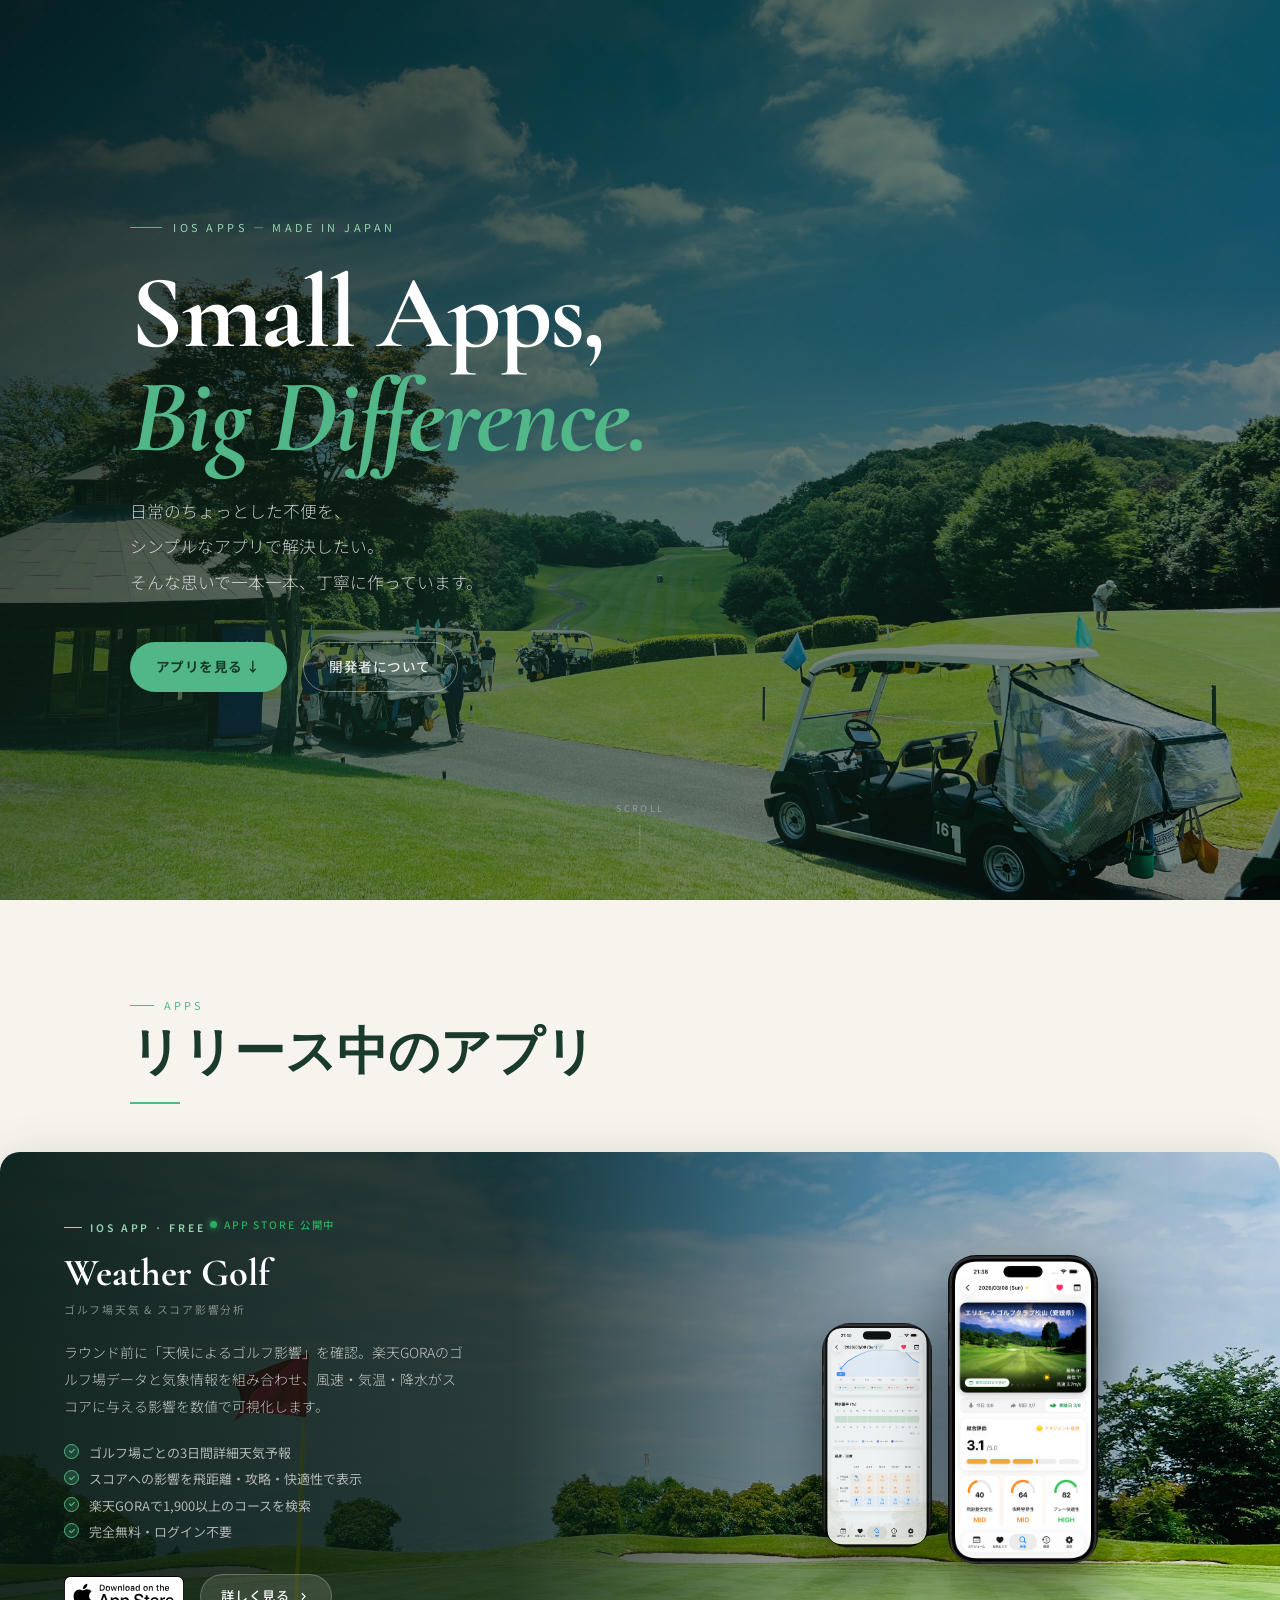
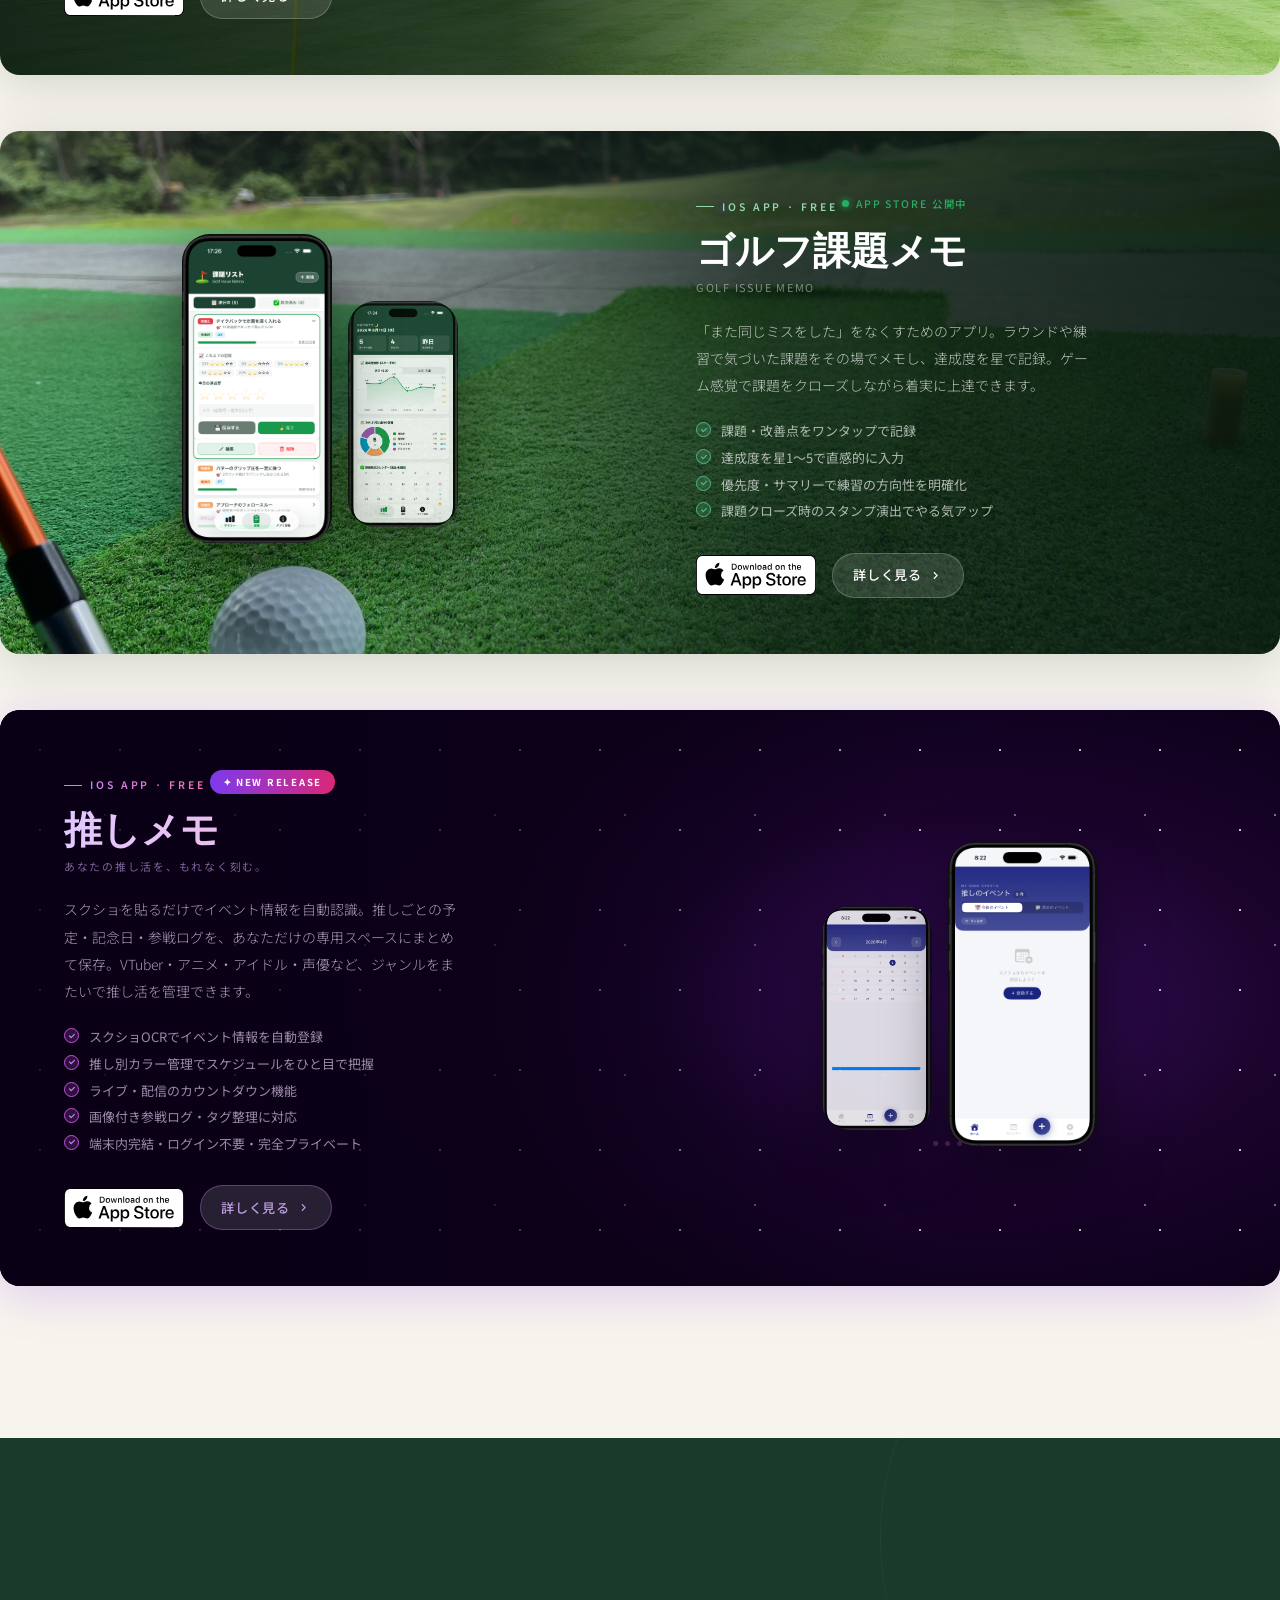
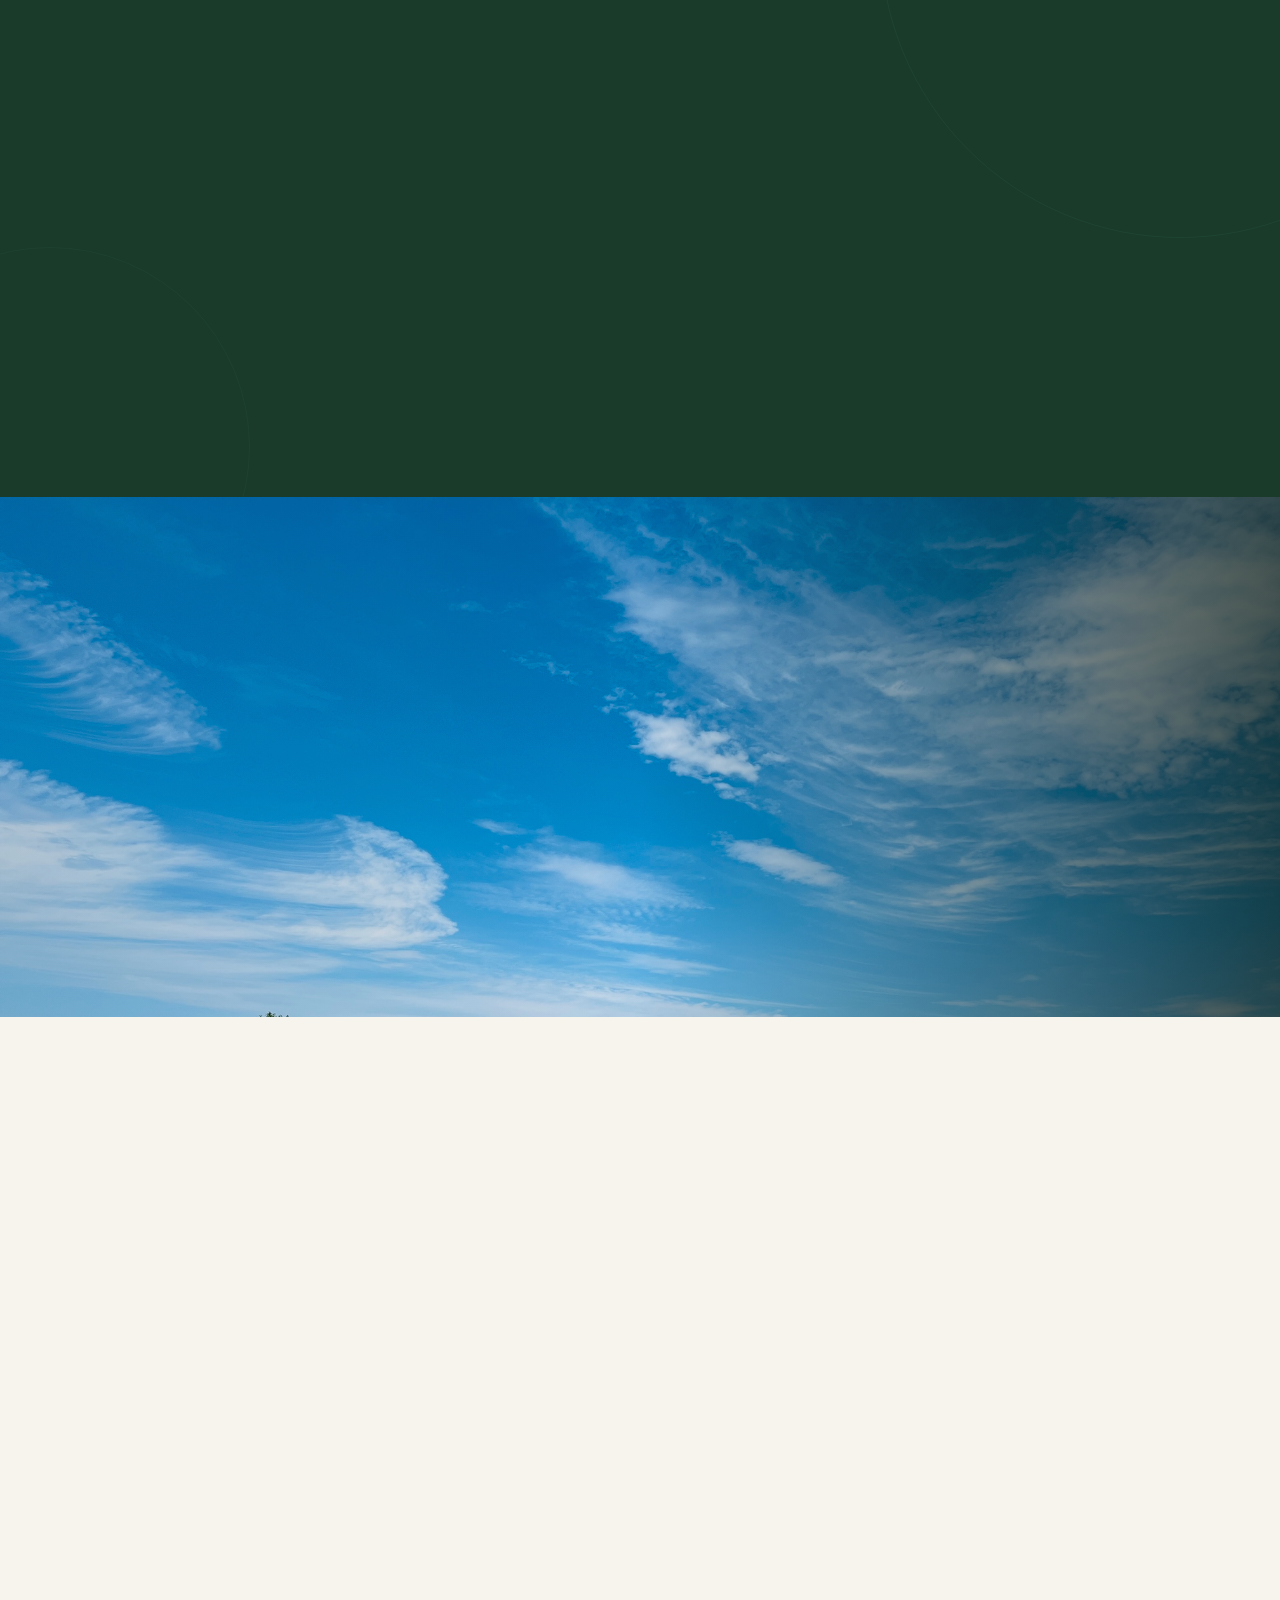
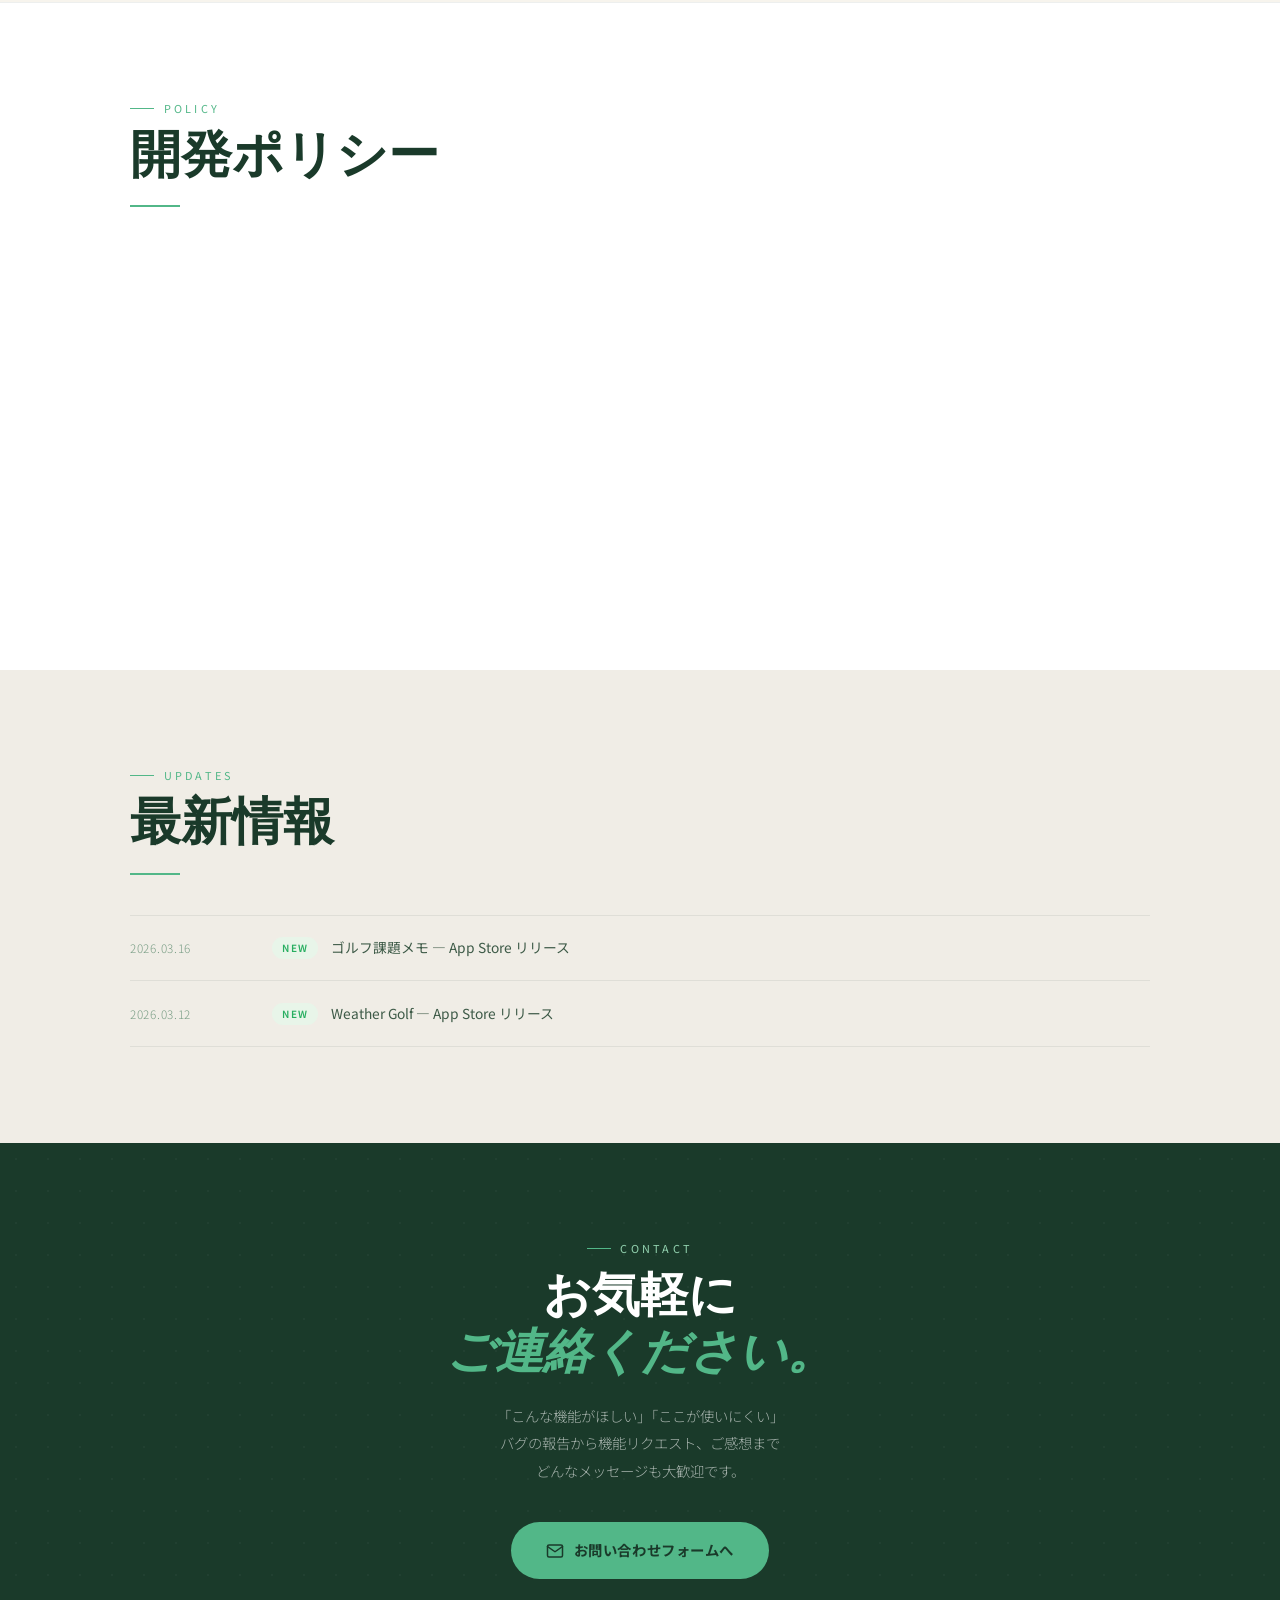
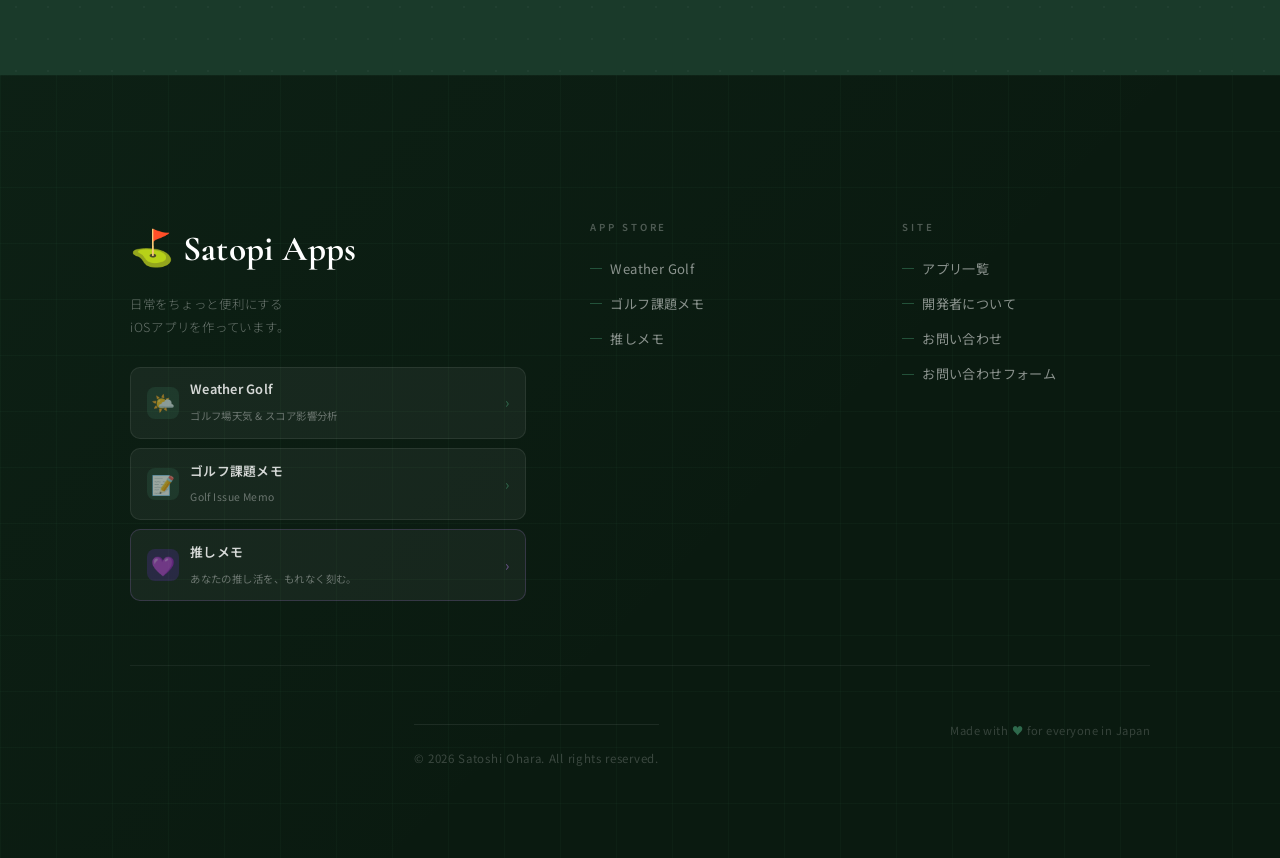
==== commit 100e7abd: "Update index.html" ====
--- a/index.html
+++ b/index.html
@@ -932,6 +932,154 @@
       .footer-main { grid-template-columns: 1fr; gap: 2rem; padding: 3rem var(--container-pad) 2.5rem; }
       .update-item { grid-template-columns: 1fr; gap: 0.35rem; }
       .dev-info-grid { grid-template-columns: 1fr 1fr; }
+    }
+
+
+    /* ══════════════════════════════════════════
+       推しメモ カード専用スタイル
+    ══════════════════════════════════════════ */
+
+    /* カード全体 — 紫×ピンクの深みある背景 */
+    .app-card.oshi {
+      box-shadow: 0 8px 48px rgba(124,58,237,0.22);
+    }
+    .app-card.oshi:hover {
+      box-shadow: 0 20px 72px rgba(192,38,211,0.32);
+    }
+
+    /* 背景グラデーション（写真の代わり） */
+    .oshi-card-bg {
+      position: absolute;
+      inset: 0;
+      background:
+        radial-gradient(ellipse 80% 100% at 75% 50%, #2d0845 0%, #0d001a 60%),
+        linear-gradient(135deg, #1a0030 0%, #0d001a 100%);
+      transition: transform 0.8s ease;
+    }
+    .app-card.oshi:hover .oshi-card-bg { transform: scale(1.03); }
+
+    /* 星屑パーティクル */
+    .oshi-stars {
+      position: absolute;
+      inset: 0;
+      overflow: hidden;
+      pointer-events: none;
+    }
+    .oshi-stars::before,
+    .oshi-stars::after {
+      content: '';
+      position: absolute;
+      inset: 0;
+      background-image:
+        radial-gradient(circle, rgba(255,255,255,0.55) 1px, transparent 1px),
+        radial-gradient(circle, rgba(216,180,255,0.35) 1px, transparent 1px);
+      background-size: 80px 80px, 130px 130px;
+      background-position: 0 0, 40px 40px;
+    }
+
+    /* オーバーレイ — oshi は左→右（テキスト左） */
+    .app-card.oshi .app-card-overlay {
+      background: linear-gradient(
+        to right,
+        rgba(10,0,22,0.88) 0%,
+        rgba(10,0,22,0.72) 40%,
+        rgba(10,0,22,0.15) 70%,
+        rgba(10,0,22,0.04) 100%
+      );
+    }
+
+    /* eyebrow — グラデーションテキスト */
+    .app-eyebrow.oshi-eyebrow {
+      background: linear-gradient(90deg, #c084fc, #f472b6);
+      -webkit-background-clip: text;
+      -webkit-text-fill-color: transparent;
+      background-clip: text;
+    }
+    .app-eyebrow.oshi-eyebrow::before {
+      background: linear-gradient(90deg, #c084fc, #f472b6);
+      -webkit-background-clip: unset;
+      -webkit-text-fill-color: unset;
+      background-clip: unset;
+    }
+
+    /* "New!" バッジ */
+    .oshi-new-badge {
+      display: inline-flex;
+      align-items: center;
+      gap: 0.4rem;
+      font-size: 0.6rem;
+      letter-spacing: 0.18em;
+      text-transform: uppercase;
+      font-weight: 700;
+      color: #fff;
+      background: linear-gradient(90deg, #7c3aed, #db2777);
+      padding: 0.22rem 0.8rem;
+      border-radius: 100px;
+      margin-bottom: 0.8rem;
+    }
+
+    /* アプリ名 — グラデーション */
+    .app-name.oshi-name {
+      background: linear-gradient(90deg, #e2c9ff 0%, #fca5c5 100%);
+      -webkit-background-clip: text;
+      -webkit-text-fill-color: transparent;
+      background-clip: text;
+    }
+
+    /* サブ名 */
+    .app-name-sub.oshi-name-sub {
+      color: rgba(216,180,255,0.55);
+    }
+
+    /* 説明文 */
+    .app-desc.oshi-desc {
+      color: rgba(240,220,255,0.7);
+    }
+
+    /* フィーチャーリスト — チェック丸を紫×ピンクに */
+    .feature-list.oshi-features li::before {
+      background: rgba(192,84,219,0.2);
+      border-color: #c054db;
+      background-image: url("data:image/svg+xml,%3Csvg xmlns='http://www.w3.org/2000/svg' viewBox='0 0 10 10'%3E%3Cpolyline points='2,5 4,7 8,3' stroke='%23c084fc' stroke-width='1.5' fill='none' stroke-linecap='round' stroke-linejoin='round'/%3E%3C/svg%3E");
+      background-size: 8px;
+      background-repeat: no-repeat;
+      background-position: center;
+    }
+    .feature-list.oshi-features li {
+      color: rgba(240,220,255,0.62);
+    }
+
+    /* 詳しく見るボタン */
+    .btn-detail.oshi-btn {
+      border-color: rgba(192,132,252,0.35);
+      color: rgba(216,180,255,0.85);
+    }
+    .btn-detail.oshi-btn:hover {
+      background: rgba(124,58,237,0.22);
+      border-color: rgba(192,132,252,0.55);
+    }
+
+    /* スクショパネル — 紫系背景 */
+    .app-phones-panel.oshi-phones {
+      background: radial-gradient(ellipse at center, rgba(109,40,217,0.18) 0%, transparent 70%);
+    }
+
+    /* ハート形のデコライン */
+    .oshi-deco {
+      position: absolute;
+      bottom: 2.5rem;
+      left: 50%;
+      transform: translateX(-50%);
+      display: flex;
+      gap: 0.45rem;
+      opacity: 0.28;
+      pointer-events: none;
+    }
+    .oshi-deco span {
+      display: block;
+      width: 5px; height: 5px;
+      border-radius: 50%;
+      background: linear-gradient(135deg, #c084fc, #f472b6);
     }
   </style>
 </head>
@@ -1078,6 +1226,64 @@
 
   <!-- ★★★ 新しいアプリはここに追加 ★★★ -->
 
+  <!-- ── 推しメモ ── -->
+  <article class="app-card oshi reveal delay-2"
+    itemscope itemtype="https://schema.org/MobileApplication">
+    <meta itemprop="operatingSystem" content="iOS" />
+    <meta itemprop="applicationCategory" content="Entertainment" />
+
+    <!-- 背景（写真なし → グラデーション＋星屑） -->
+    <div class="oshi-card-bg"></div>
+    <div class="oshi-stars"></div>
+    <div class="app-card-overlay"></div>
+
+    <div class="app-card-inner">
+      <!-- テキスト（左） -->
+      <div class="app-text-panel">
+        <span class="app-eyebrow oshi-eyebrow">iOS App · Free</span>
+        <div class="oshi-new-badge">✦ New Release</div>
+        <h3 class="app-name oshi-name" itemprop="name">推しメモ</h3>
+        <p class="app-name-sub oshi-name-sub">あなたの推し活を、もれなく刻む。</p>
+        <p class="app-desc oshi-desc" itemprop="description">
+          スクショを貼るだけでイベント情報を自動認識。推しごとの予定・記念日・参戦ログを、あなただけの専用スペースにまとめて保存。VTuber・アニメ・アイドル・声優など、ジャンルをまたいで推し活を管理できます。
+        </p>
+        <ul class="feature-list oshi-features">
+          <li>スクショOCRでイベント情報を自動登録</li>
+          <li>推し別カラー管理でスケジュールをひと目で把握</li>
+          <li>ライブ・配信のカウントダウン機能</li>
+          <li>画像付き参戦ログ・タグ整理に対応</li>
+          <li>端末内完結・ログイン不要・完全プライベート</li>
+        </ul>
+        <div class="app-ctas">
+          <a href="https://apps.apple.com/jp/app/%E6%8E%A8%E3%81%97%E3%83%A1%E3%83%A2/id6761374229"
+             class="badge-appstore" target="_blank" rel="noopener" itemprop="downloadUrl">
+            <img src="assets/images/icons/Download_on_the_App_Store_Badge_US-UK_RGB_wht_092917.svg"
+                 alt="Download on the App Store" />
+          </a>
+          <a href="apps/oshi-memo/index.html" class="btn-detail oshi-btn">
+            詳しく見る
+            <svg viewBox="0 0 24 24" stroke-width="2"><polyline points="9 18 15 12 9 6"/></svg>
+          </a>
+        </div>
+      </div>
+
+      <!-- スクショ（右） -->
+      <div class="app-phones-panel oshi-phones">
+        <div class="app-phone app-phone-sub">
+          <img src="assets/images/screenshots/oshi-memo/20_calendar001.png"
+               alt="推しメモ カレンダー" loading="lazy" />
+        </div>
+        <div class="app-phone app-phone-main">
+          <img src="assets/images/screenshots/oshi-memo/10_home001.png"
+               alt="推しメモ ホーム" loading="lazy" />
+        </div>
+        <div class="oshi-deco">
+          <span></span><span></span><span></span><span></span><span></span>
+        </div>
+      </div>
+    </div>
+  </article>
+
 </section>
 
 
@@ -1310,6 +1516,14 @@
           </span>
           <span class="footer-app-link-arrow">›</span>
         </a>
+        <a href="apps/oshi-memo/index.html" class="footer-app-link" style="border-color:rgba(192,132,252,0.18);">
+          <span class="footer-app-link-icon" style="background:rgba(124,58,237,0.18);">💜</span>
+          <span>
+            <span class="footer-app-link-name">推しメモ</span>
+            <span class="footer-app-link-sub">あなたの推し活を、もれなく刻む。</span>
+          </span>
+          <span class="footer-app-link-arrow" style="color:rgba(192,132,252,0.5);">›</span>
+        </a>
       </div>
     </div>
     <div class="footer-nav-col">
@@ -1317,6 +1531,7 @@
       <ul class="footer-nav-list">
         <li><a href="https://apps.apple.com/jp/app/weather-golf-%E3%82%B4%E3%83%AB%E3%83%95%E5%A0%B4%E5%A4%A9%E6%B0%97-%E3%82%B9%E3%82%B3%E3%82%A2%E5%BD%B1%E9%9F%BF%E5%88%86%E6%9E%90/id6759699964" target="_blank" rel="noopener">Weather Golf</a></li>
         <li><a href="https://apps.apple.com/jp/app/%E3%82%B4%E3%83%AB%E3%83%95%E8%AA%B2%E9%A1%8C%E3%83%A1%E3%83%A2-golf-issue-memo/id6760370356" target="_blank" rel="noopener">ゴルフ課題メモ</a></li>
+        <li><a href="https://apps.apple.com/jp/app/%E6%8E%A8%E3%81%97%E3%83%A1%E3%83%A2/id6761374229" target="_blank" rel="noopener">推しメモ</a></li>
       </ul>
     </div>
     <div class="footer-nav-col">
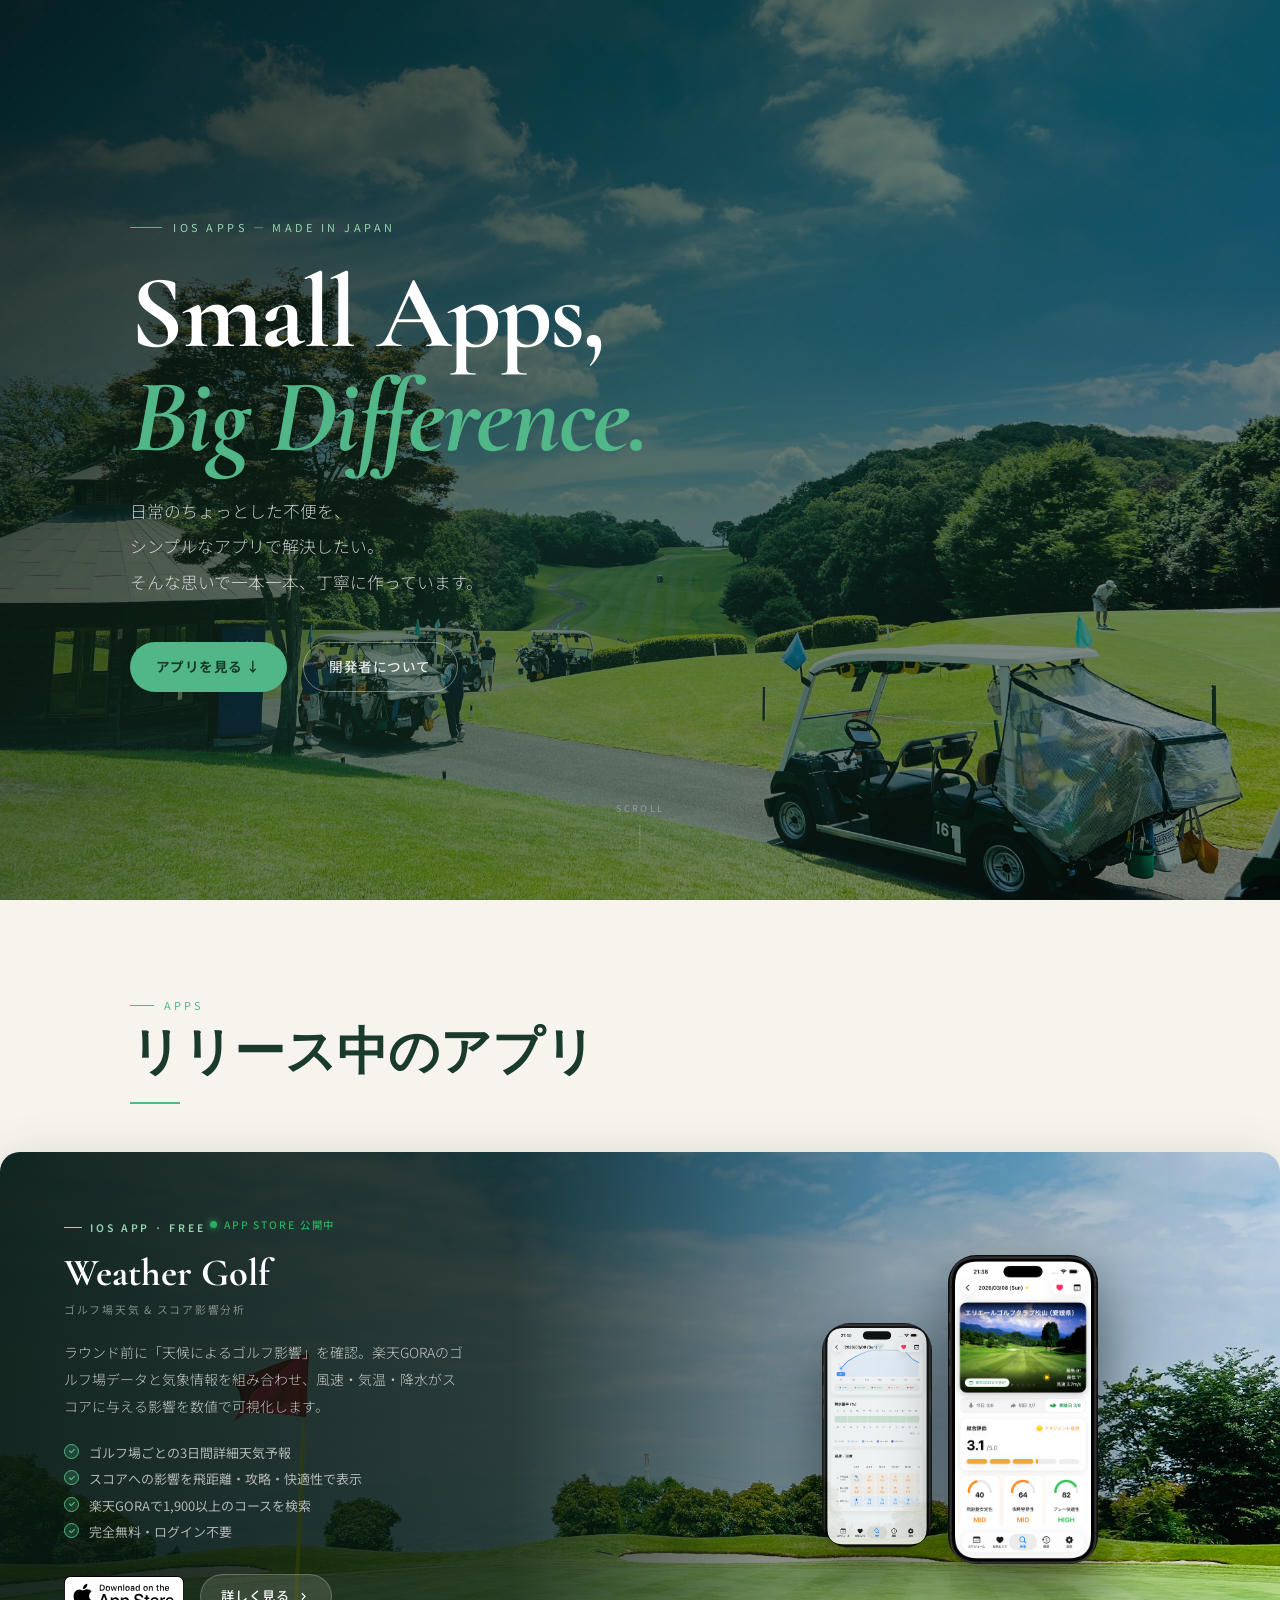
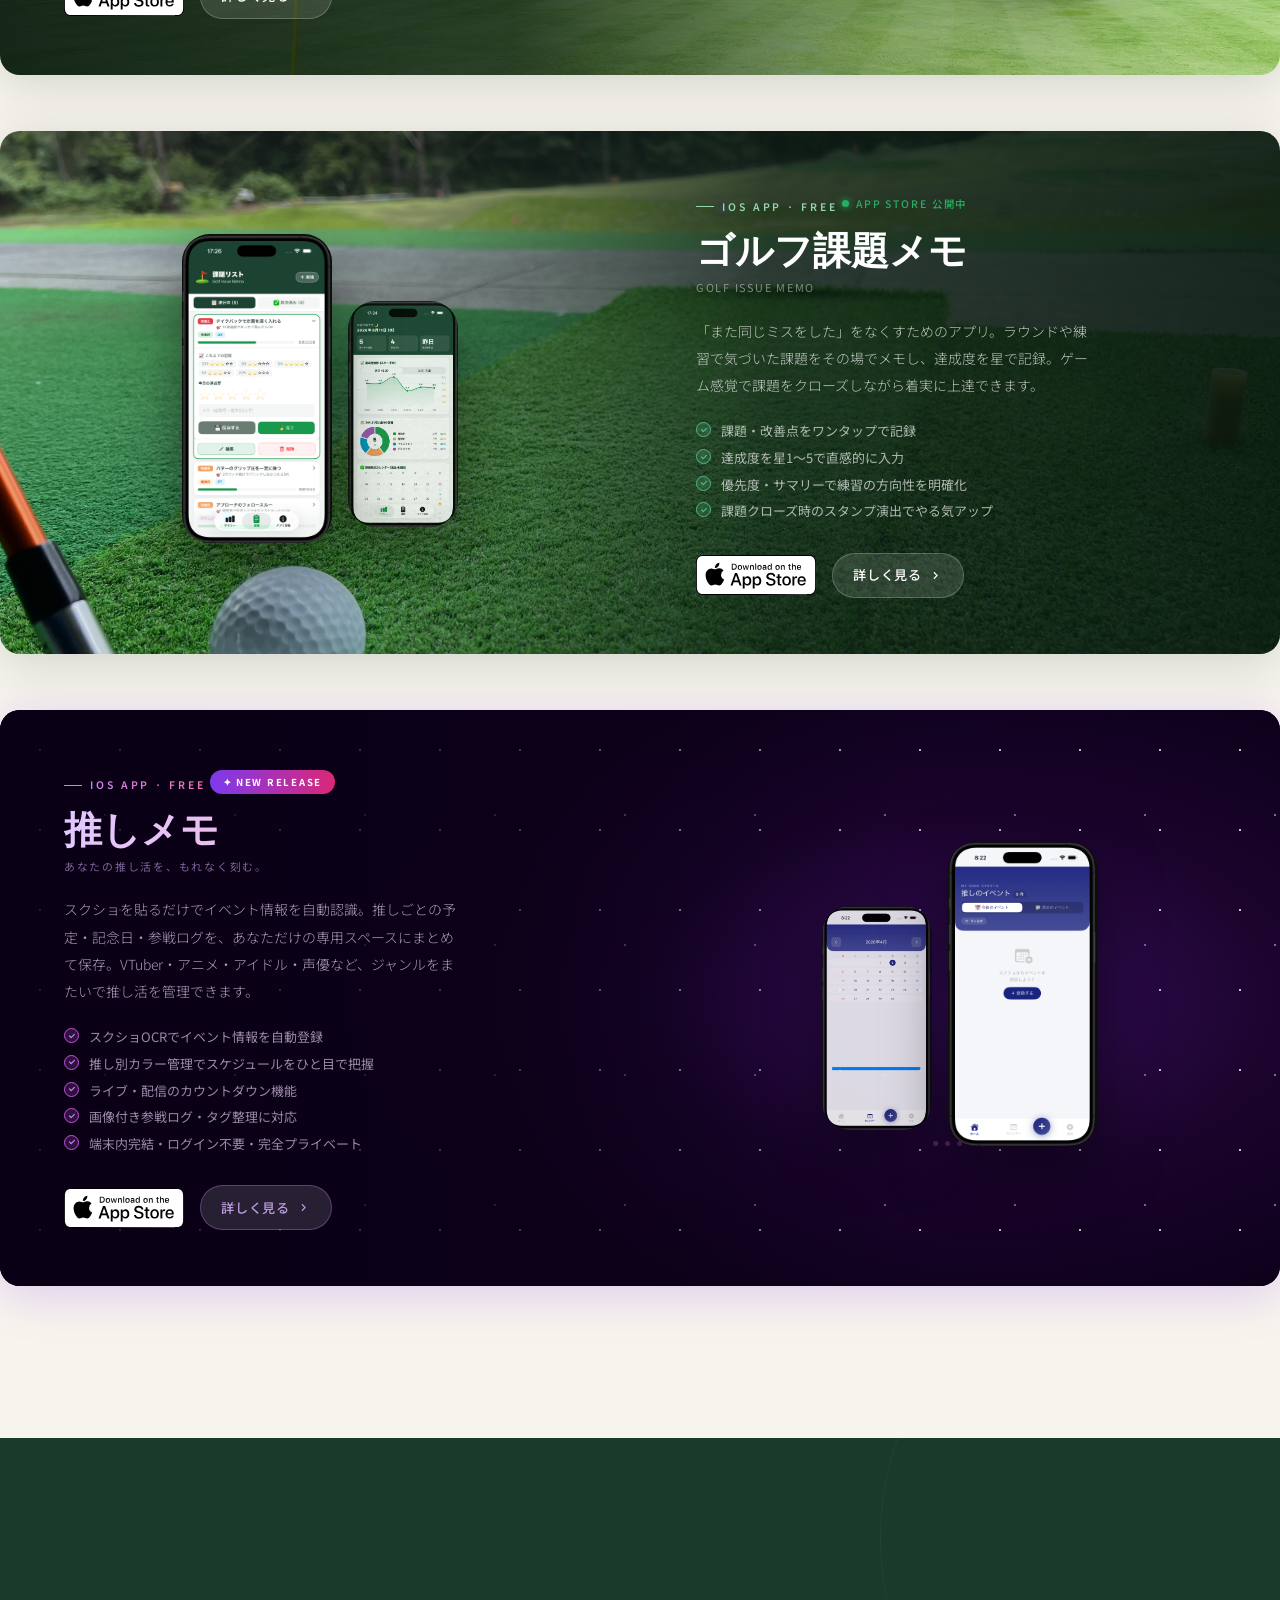
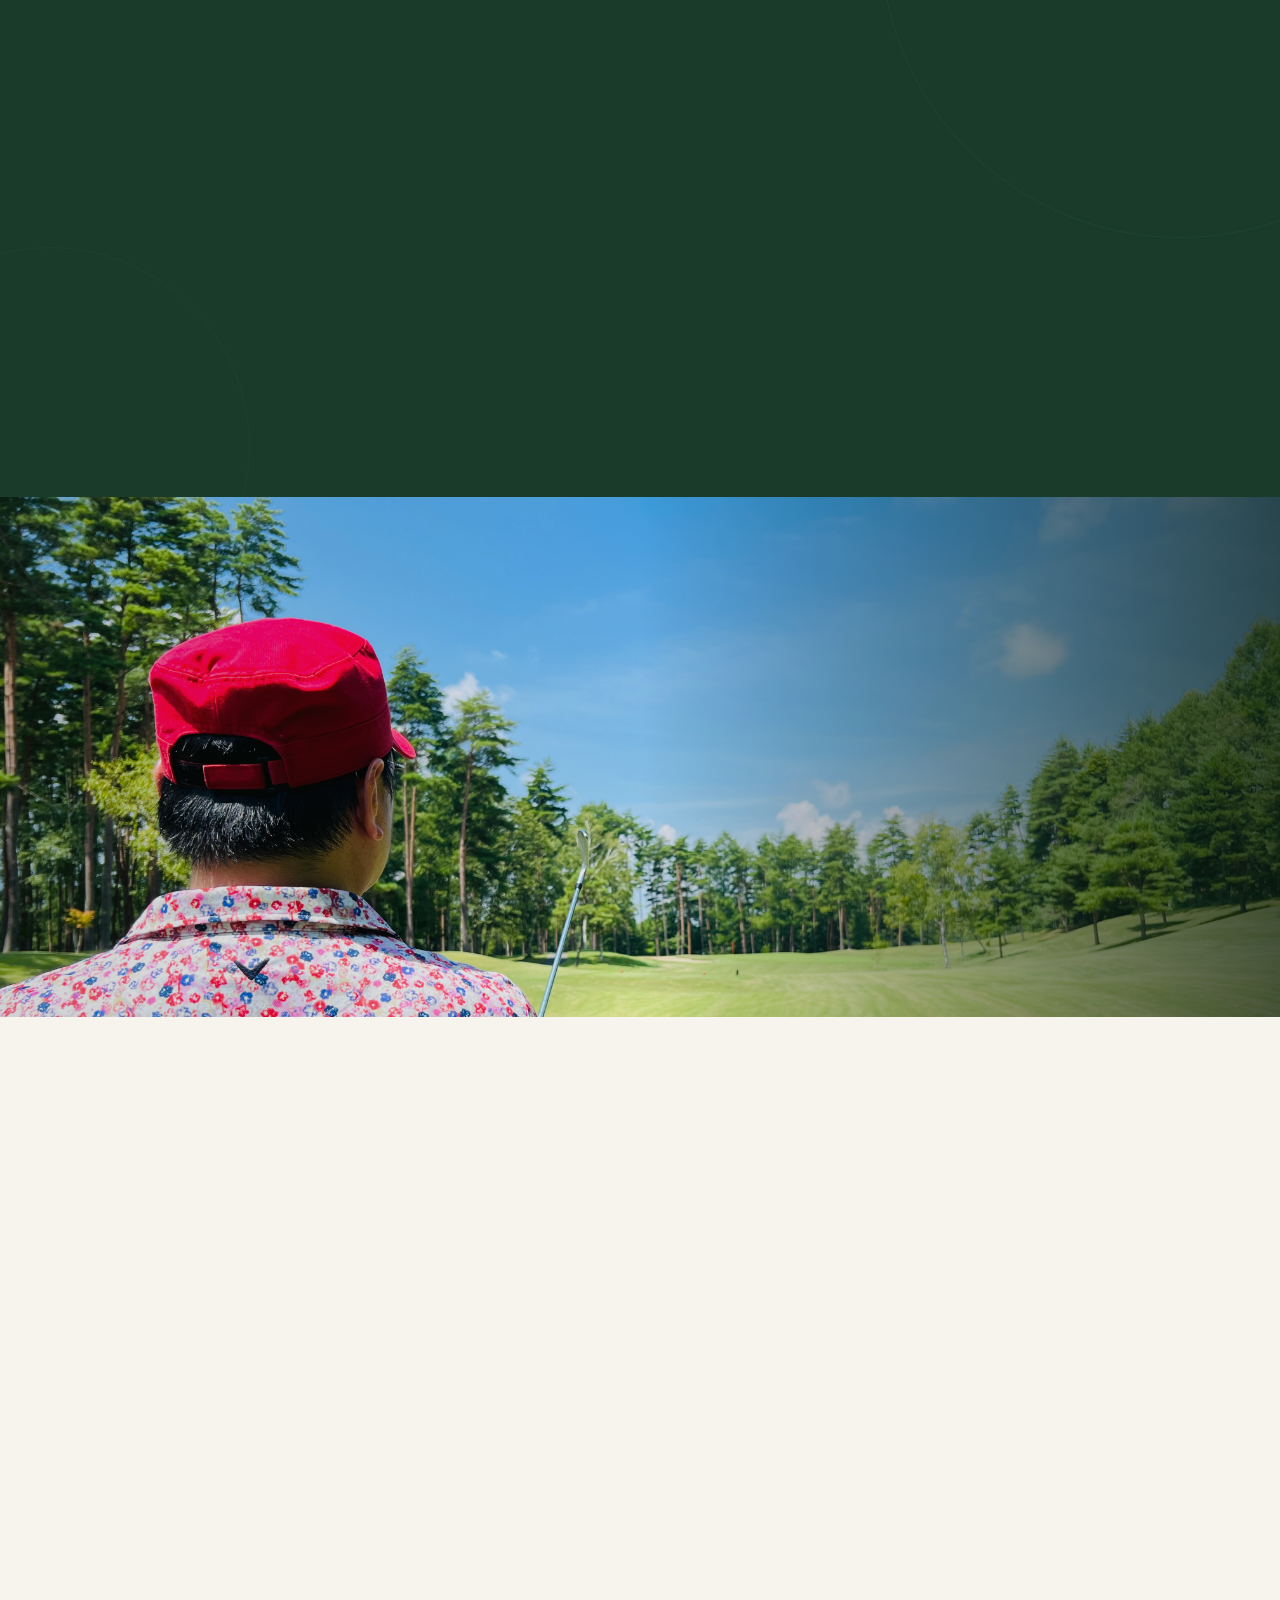
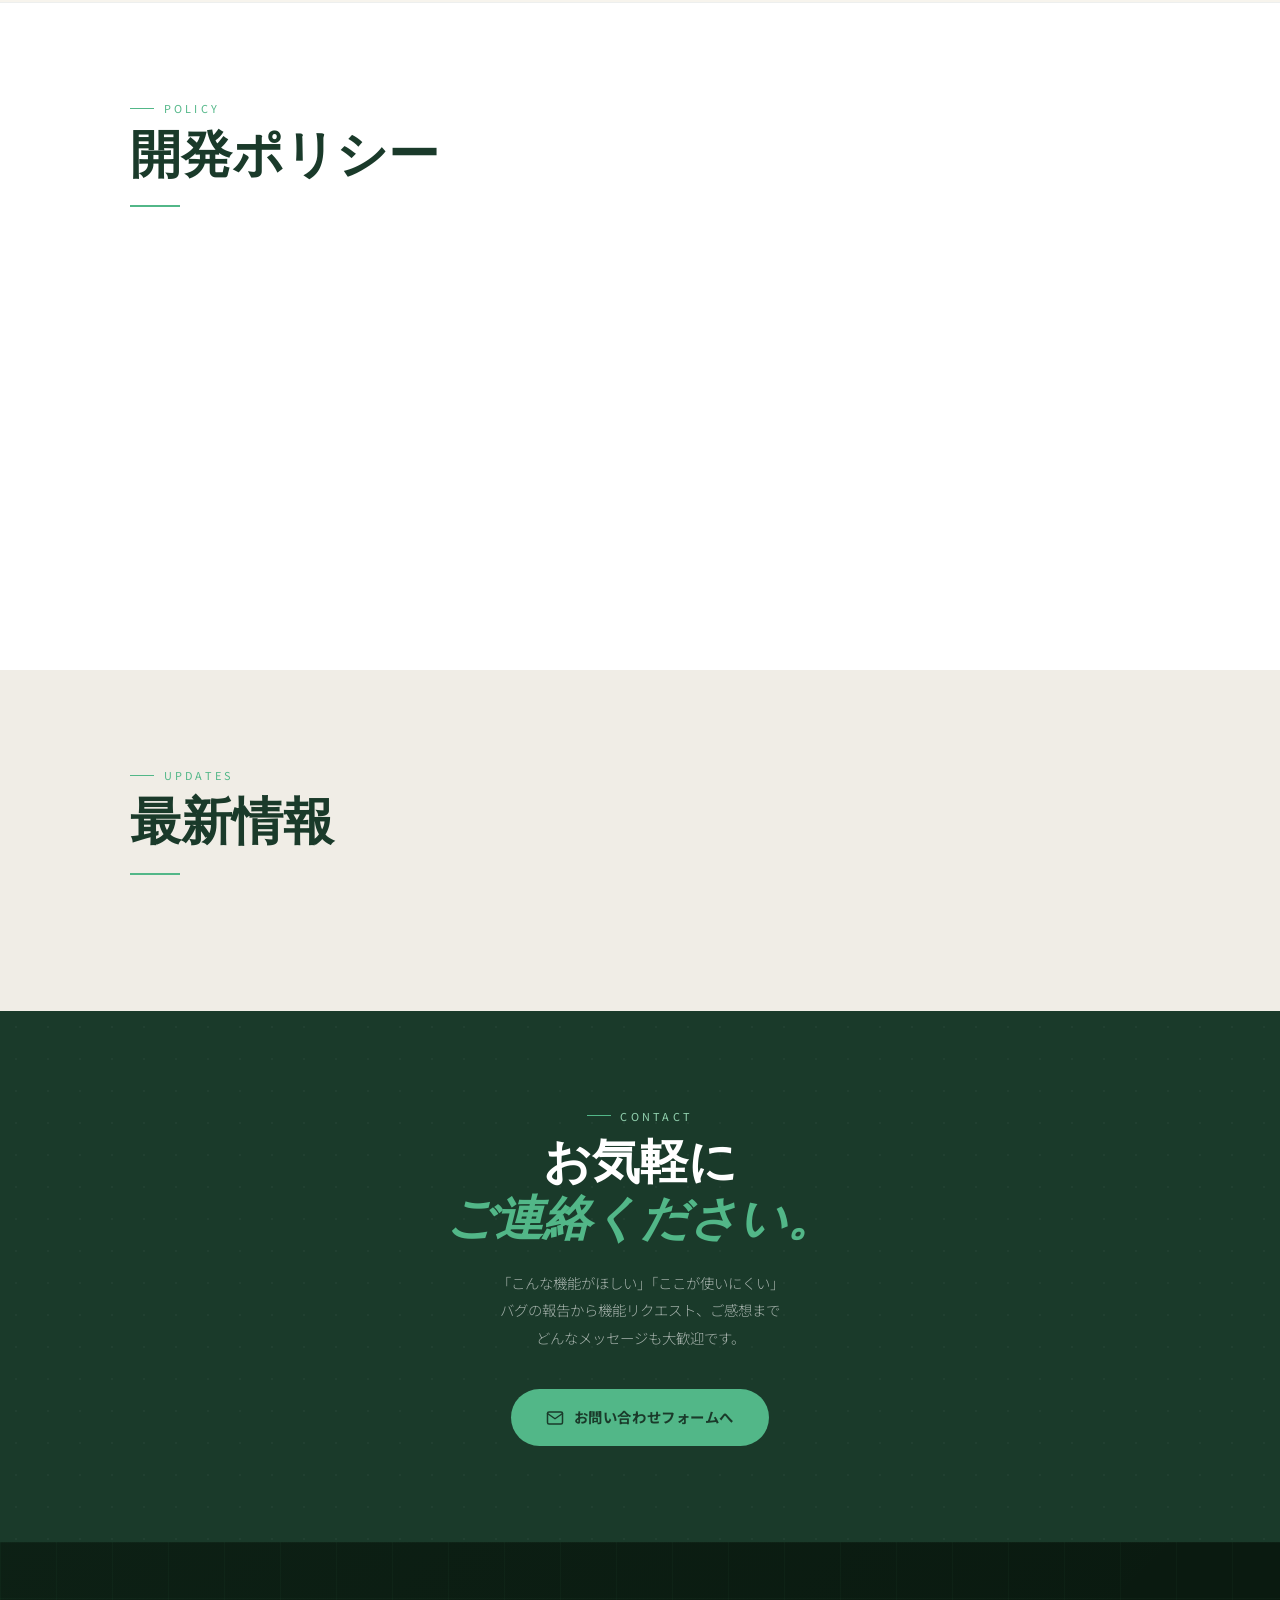
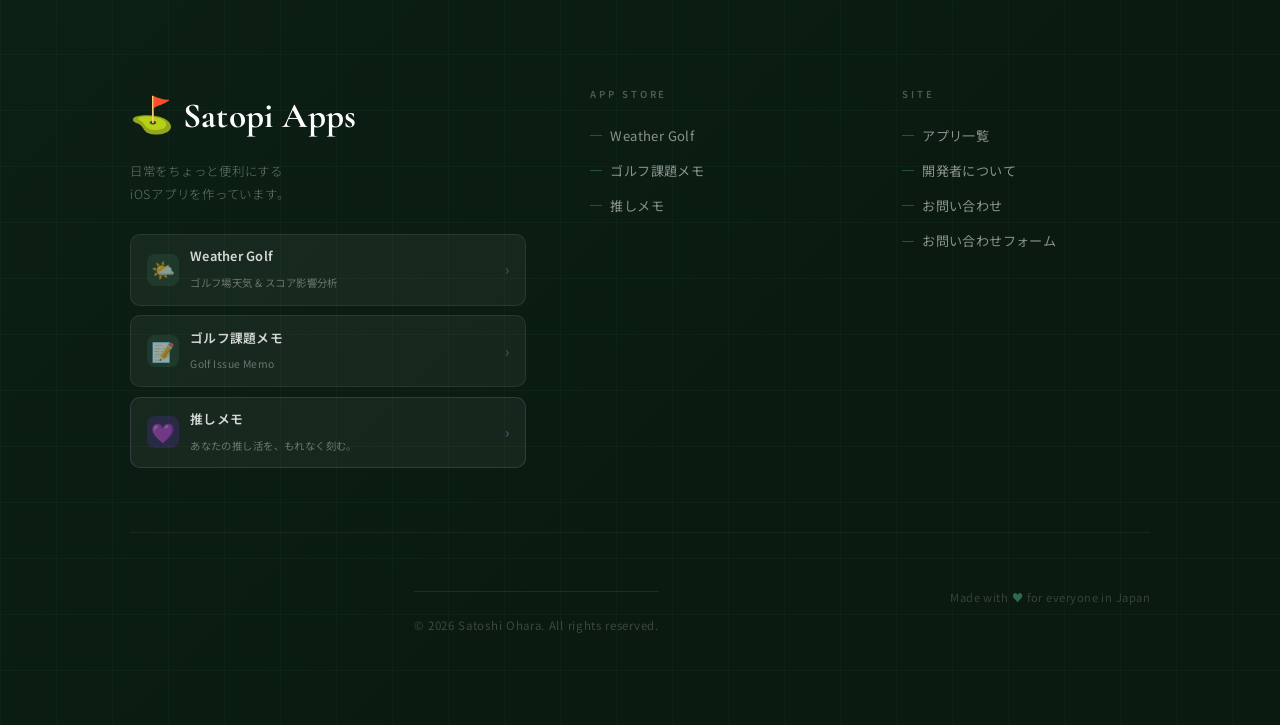
==== commit 6d9bfd05: "Update index.html" ====
--- a/index.html
+++ b/index.html
@@ -1349,7 +1349,7 @@
       写真がない場合は assets/images/photos/golf/player_006.jpg に変更してください。
     -->
     <img src="assets/images/photos/common/avatar.jpg"
-         onerror="this.src='assets/images/photos/golf/golf_005.jpg'"
+         onerror="this.src='assets/images/photos/golf/player_008.jpg'"
          alt="開発者 Satoshi Ohara" loading="lazy" />
     <div class="dev-photo-overlay"></div>
     <div class="dev-photo-caption reveal">
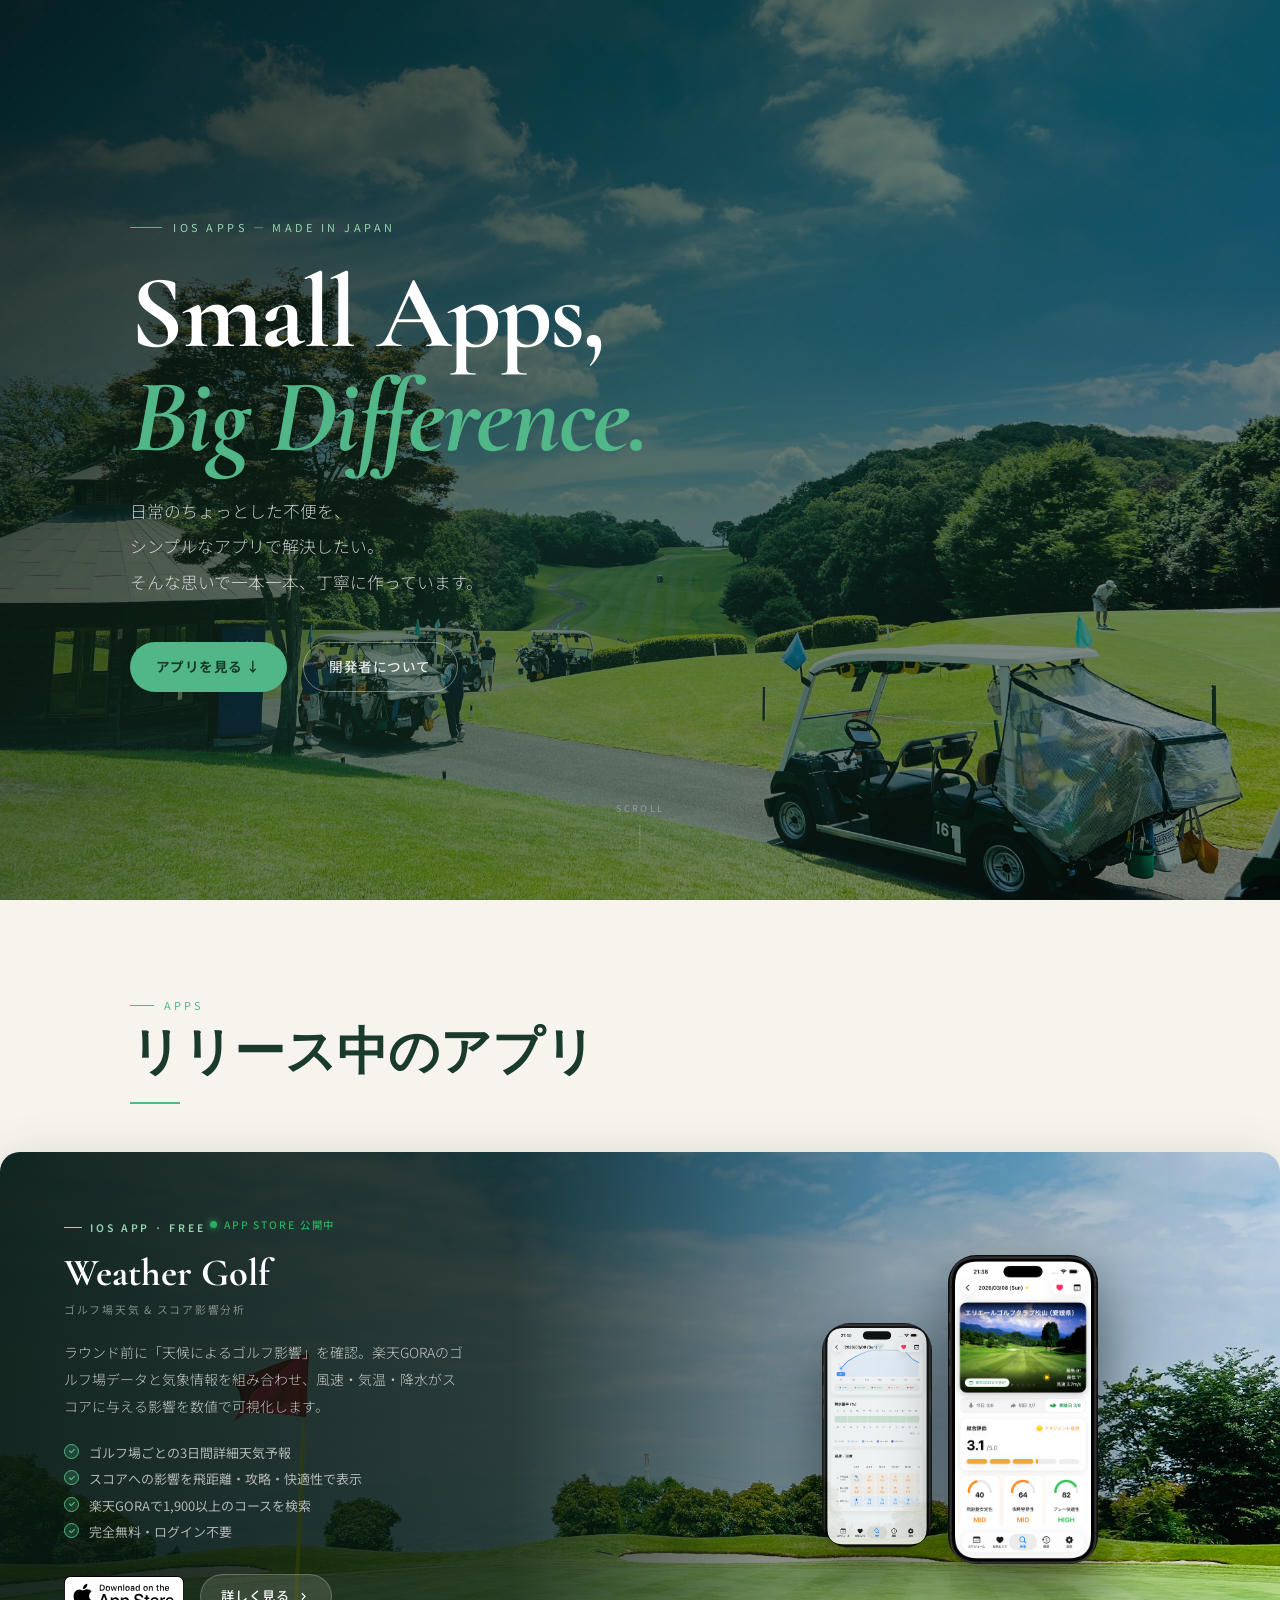
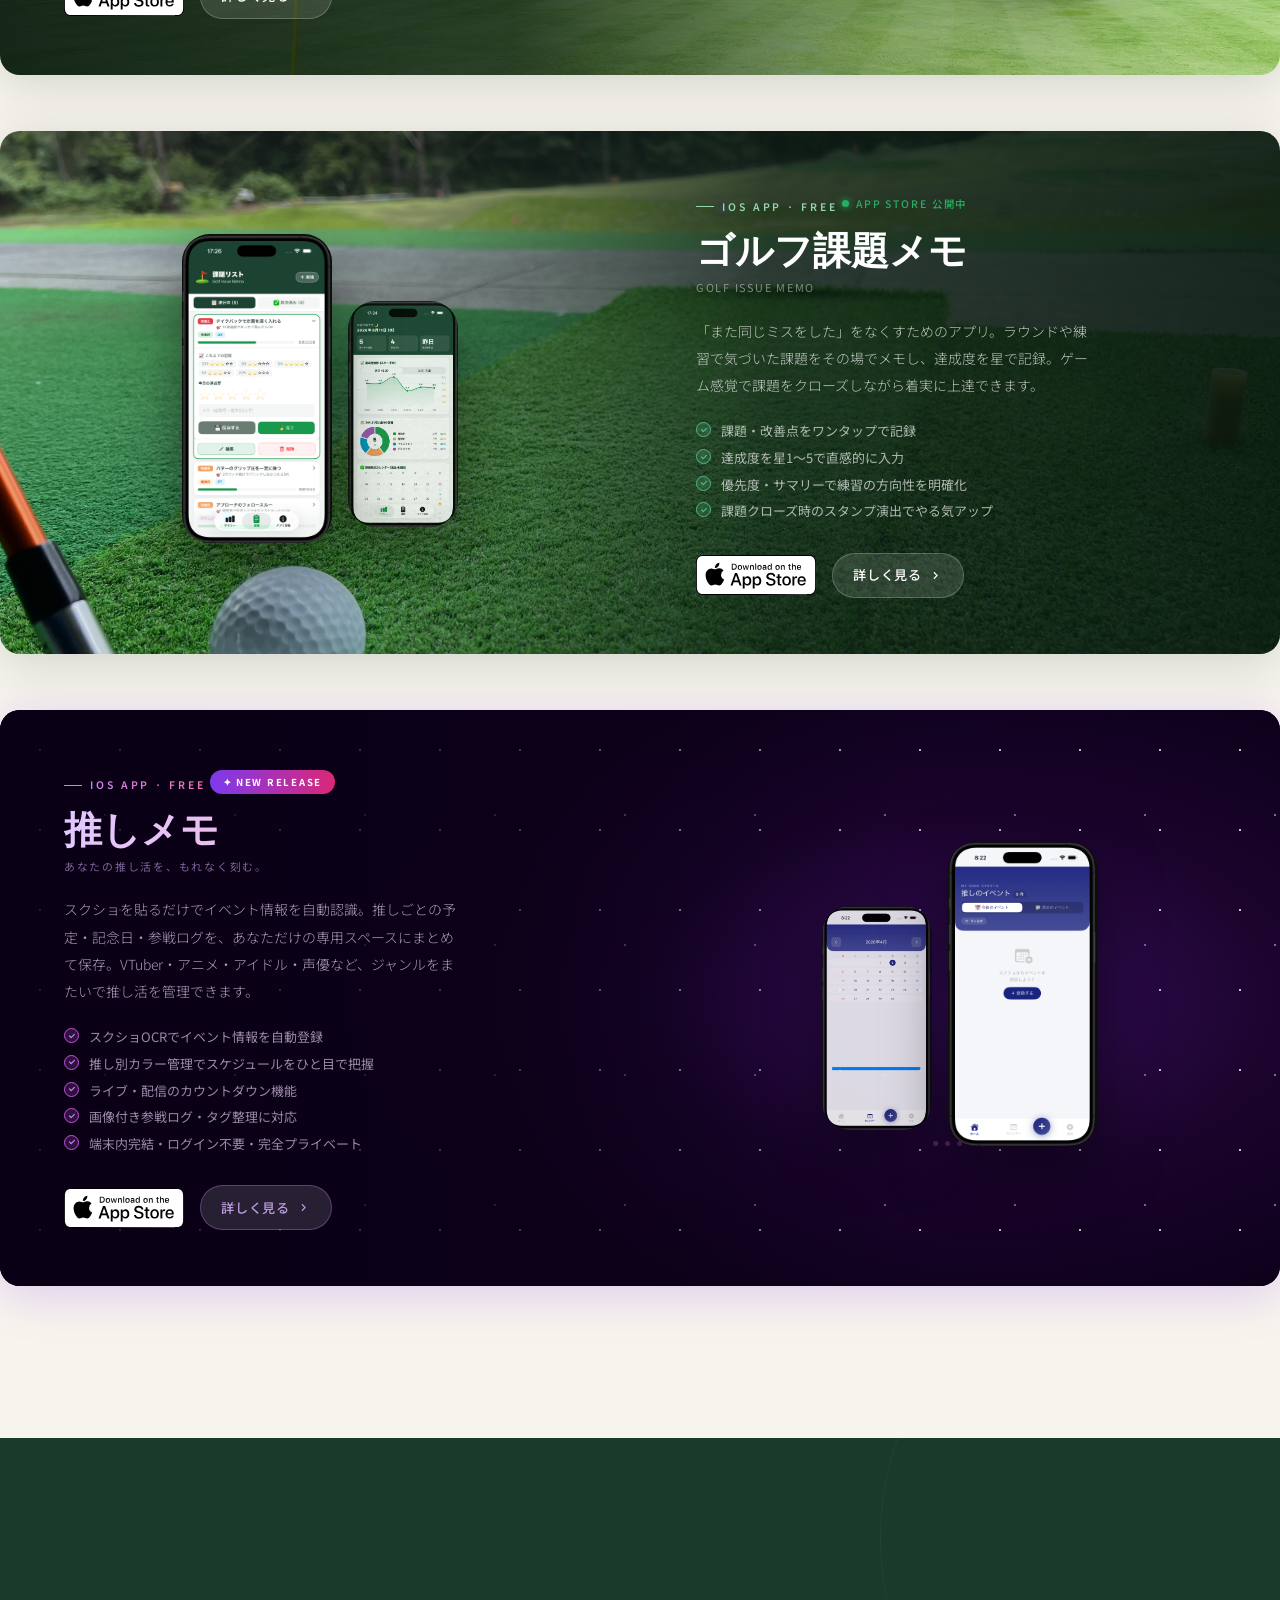
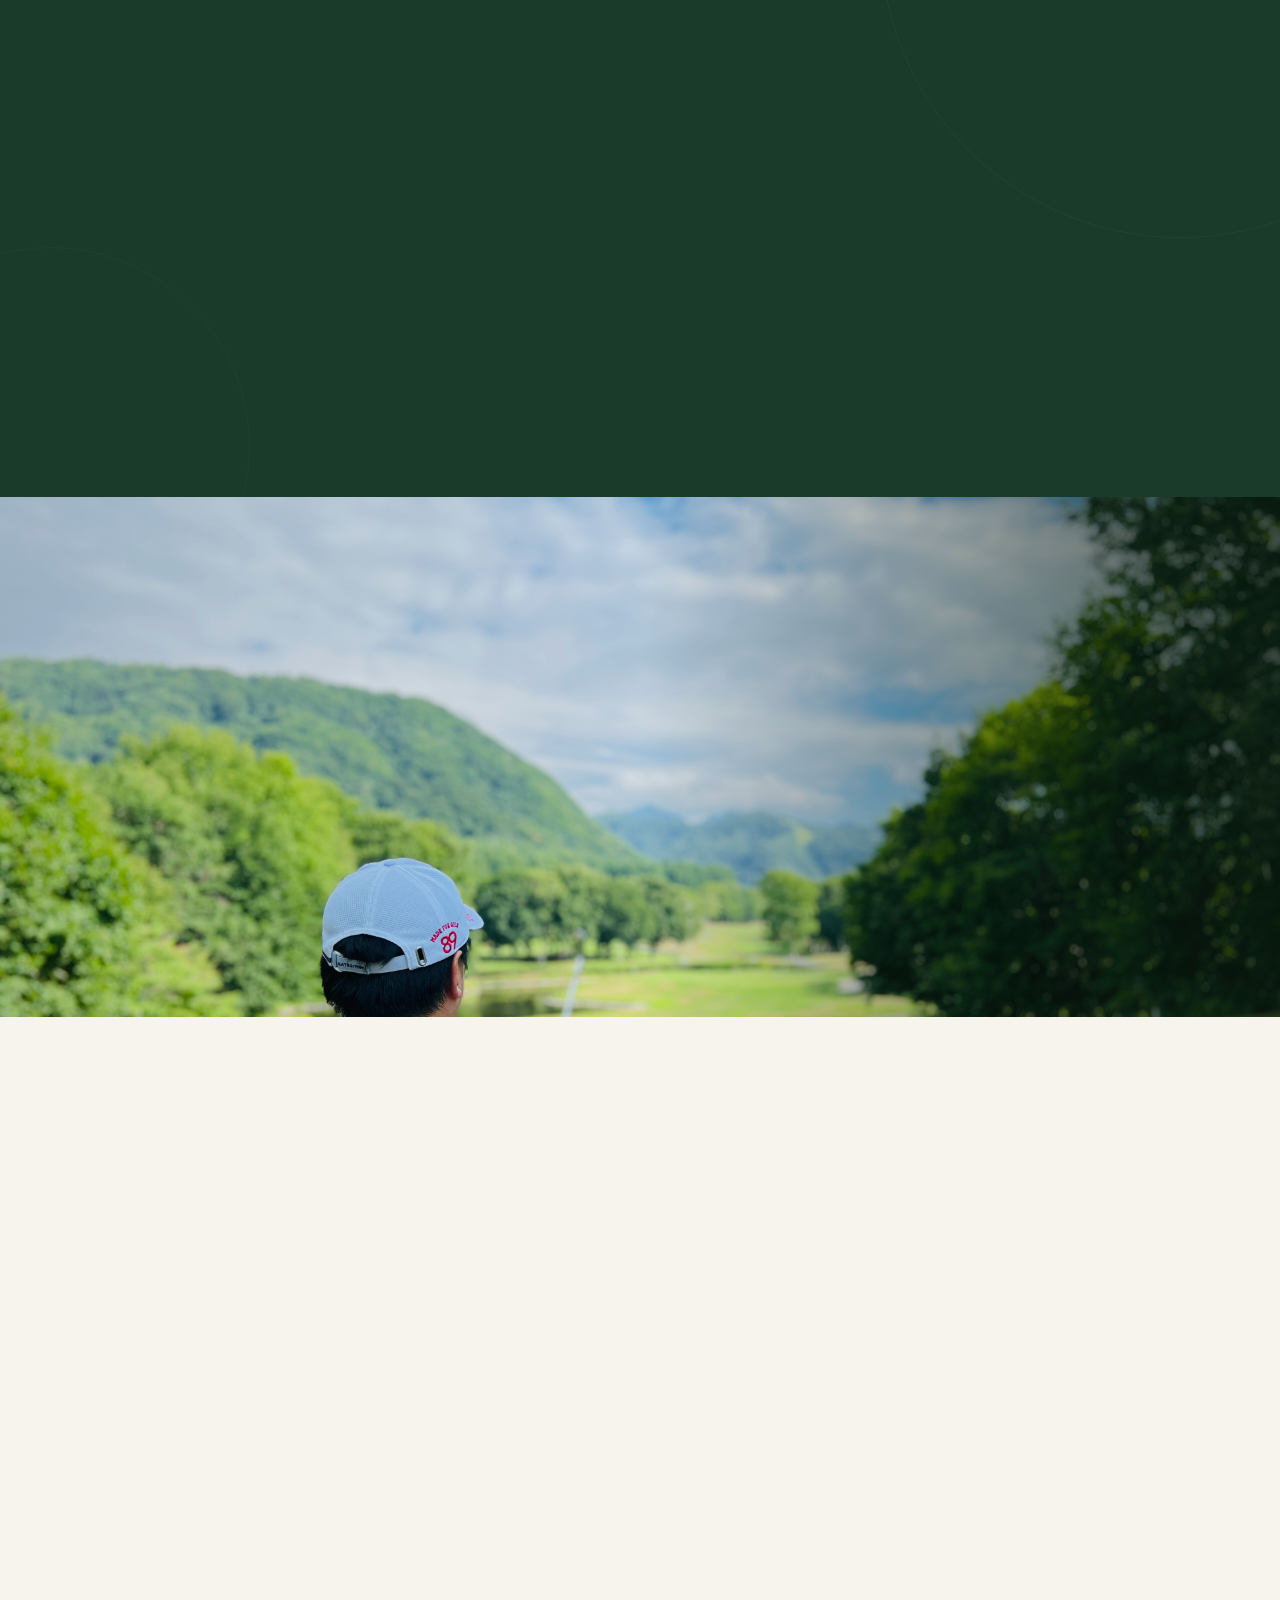
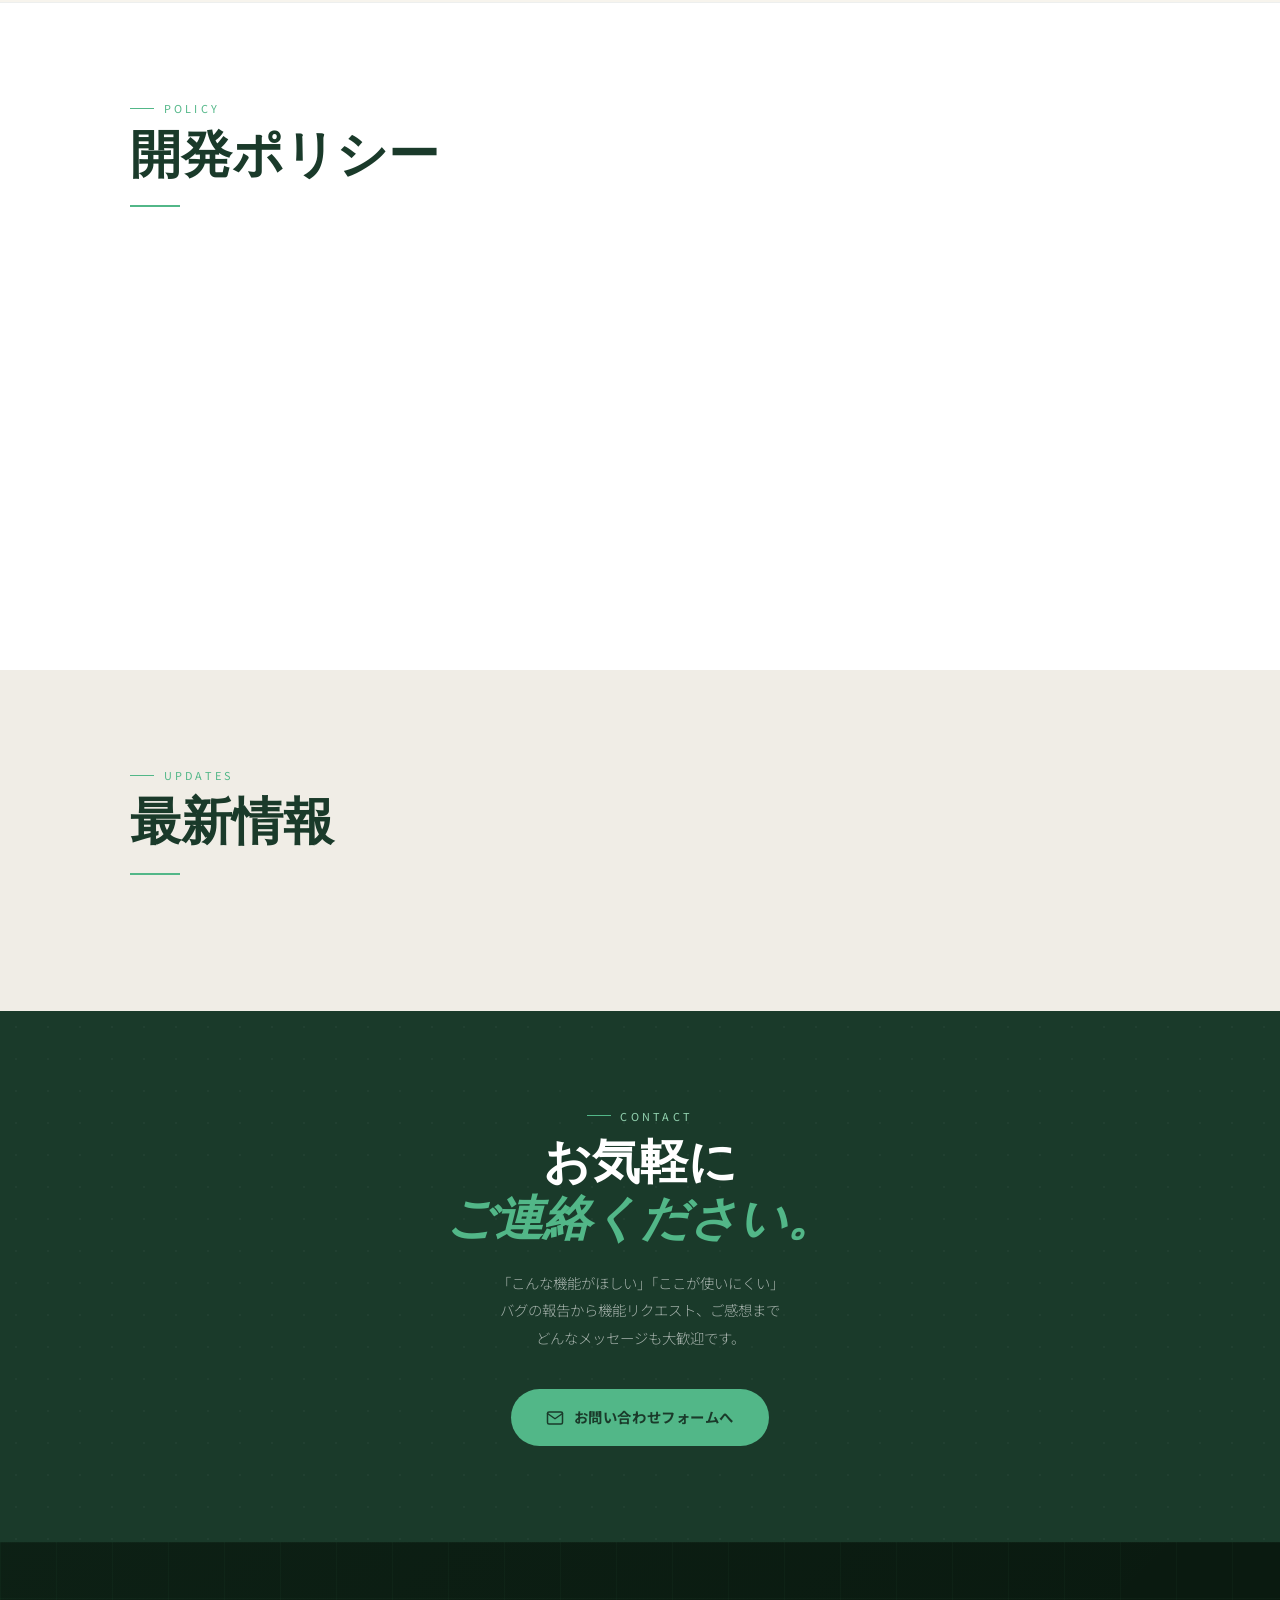
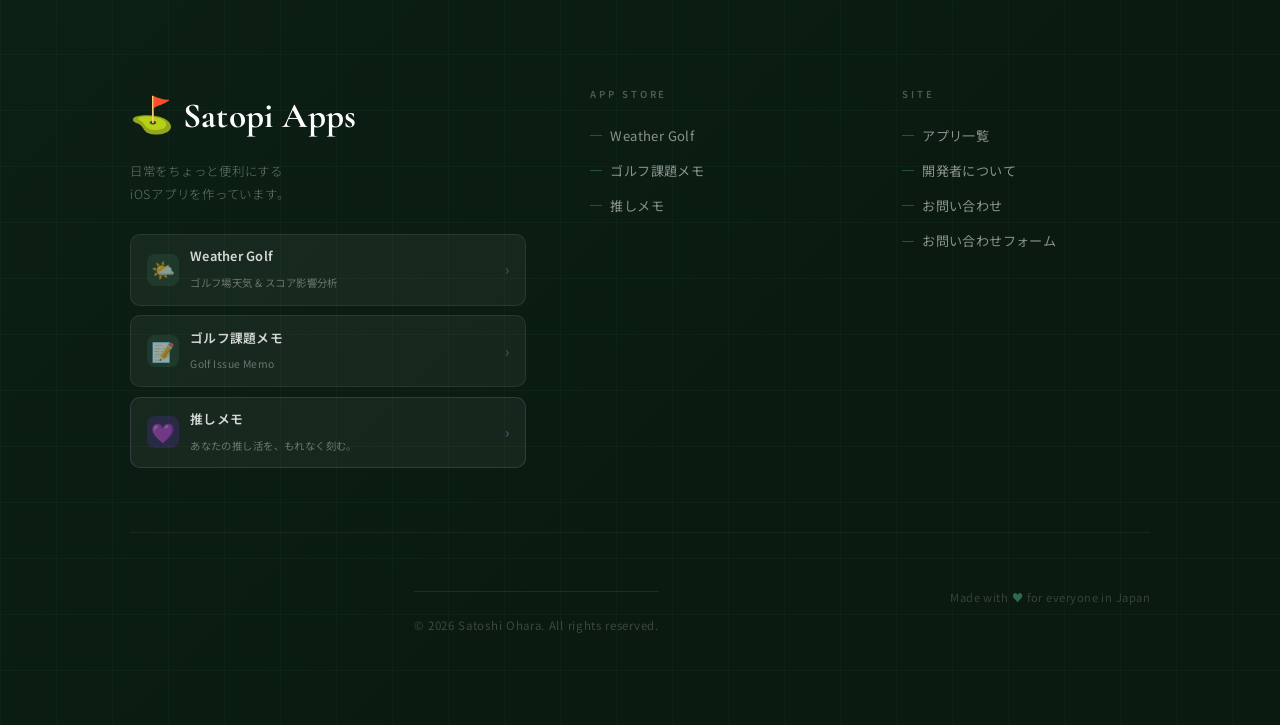
==== commit 7b4262ae: "Update index.html" ====
--- a/index.html
+++ b/index.html
@@ -1349,7 +1349,7 @@
       写真がない場合は assets/images/photos/golf/player_006.jpg に変更してください。
     -->
     <img src="assets/images/photos/common/avatar.jpg"
-         onerror="this.src='assets/images/photos/golf/player_008.jpg'"
+         onerror="this.src='assets/images/photos/golf/player_012.jpg'"
          alt="開発者 Satoshi Ohara" loading="lazy" />
     <div class="dev-photo-overlay"></div>
     <div class="dev-photo-caption reveal">
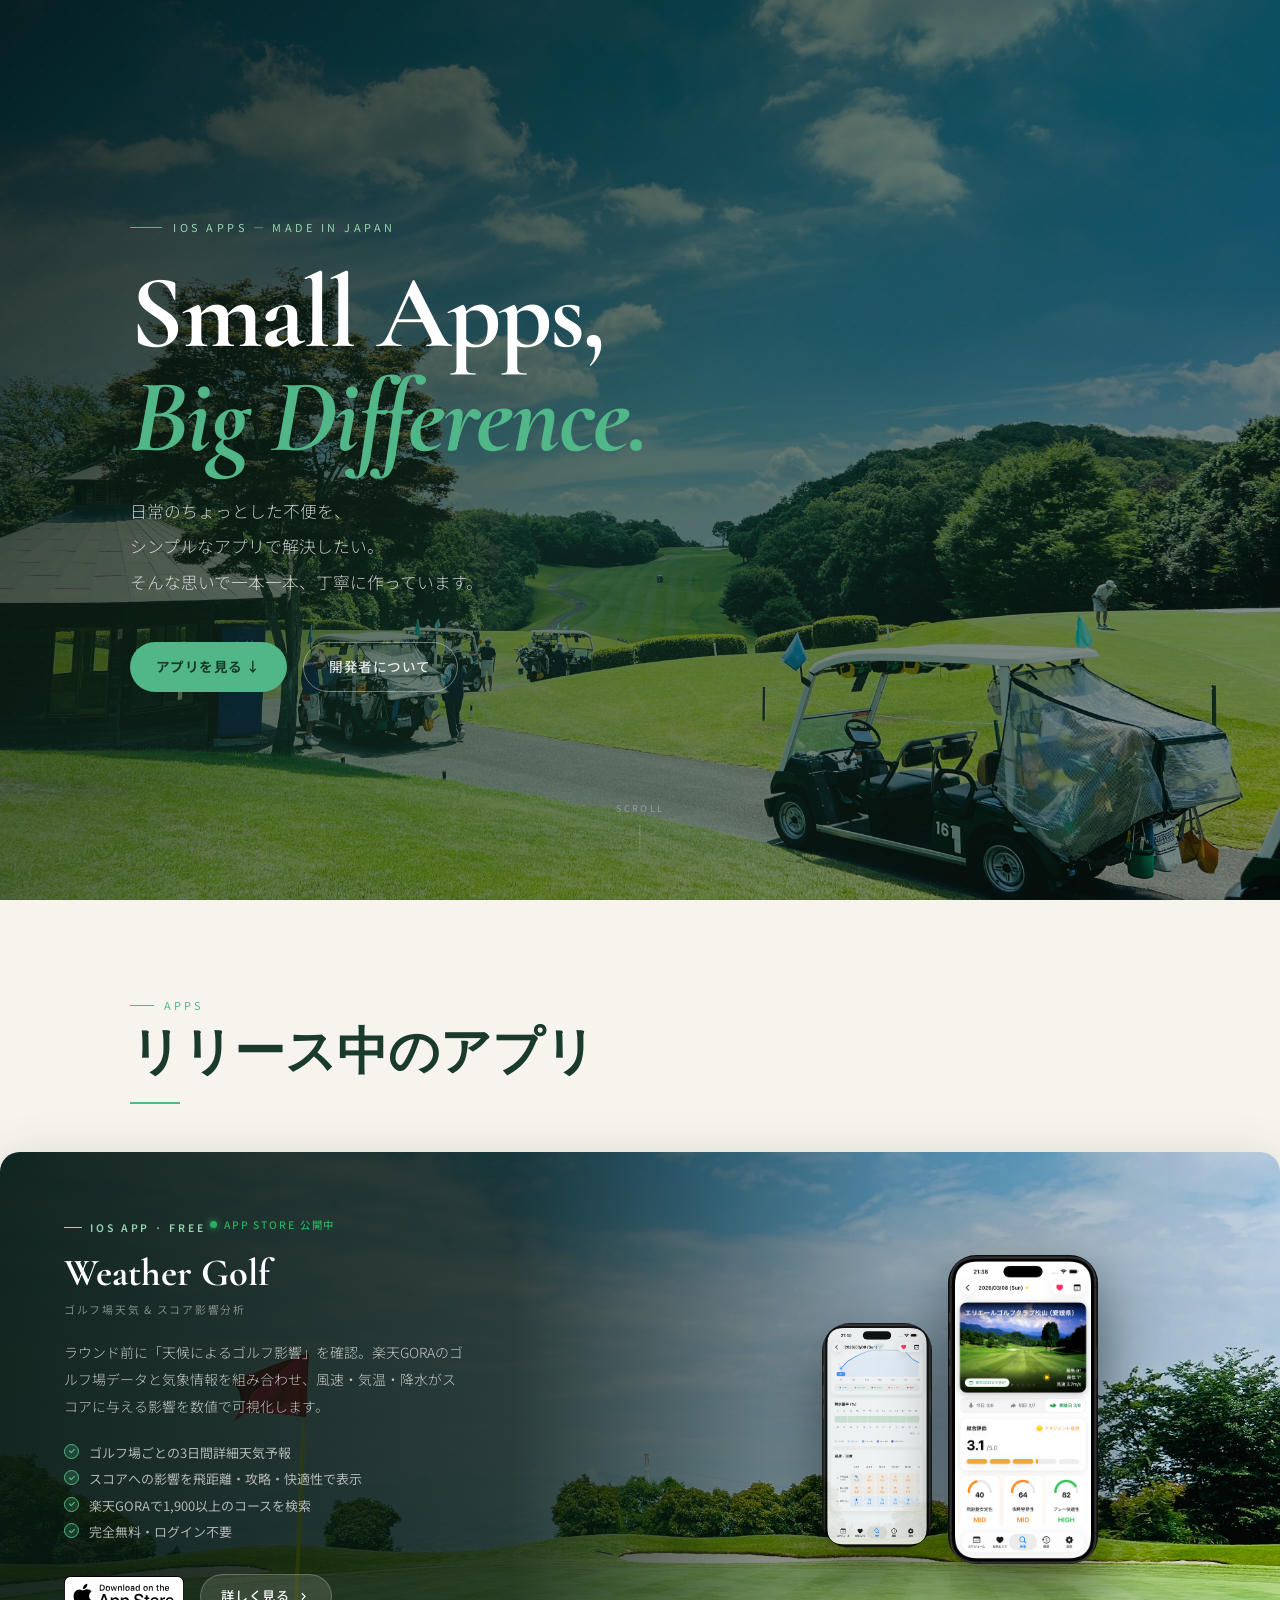
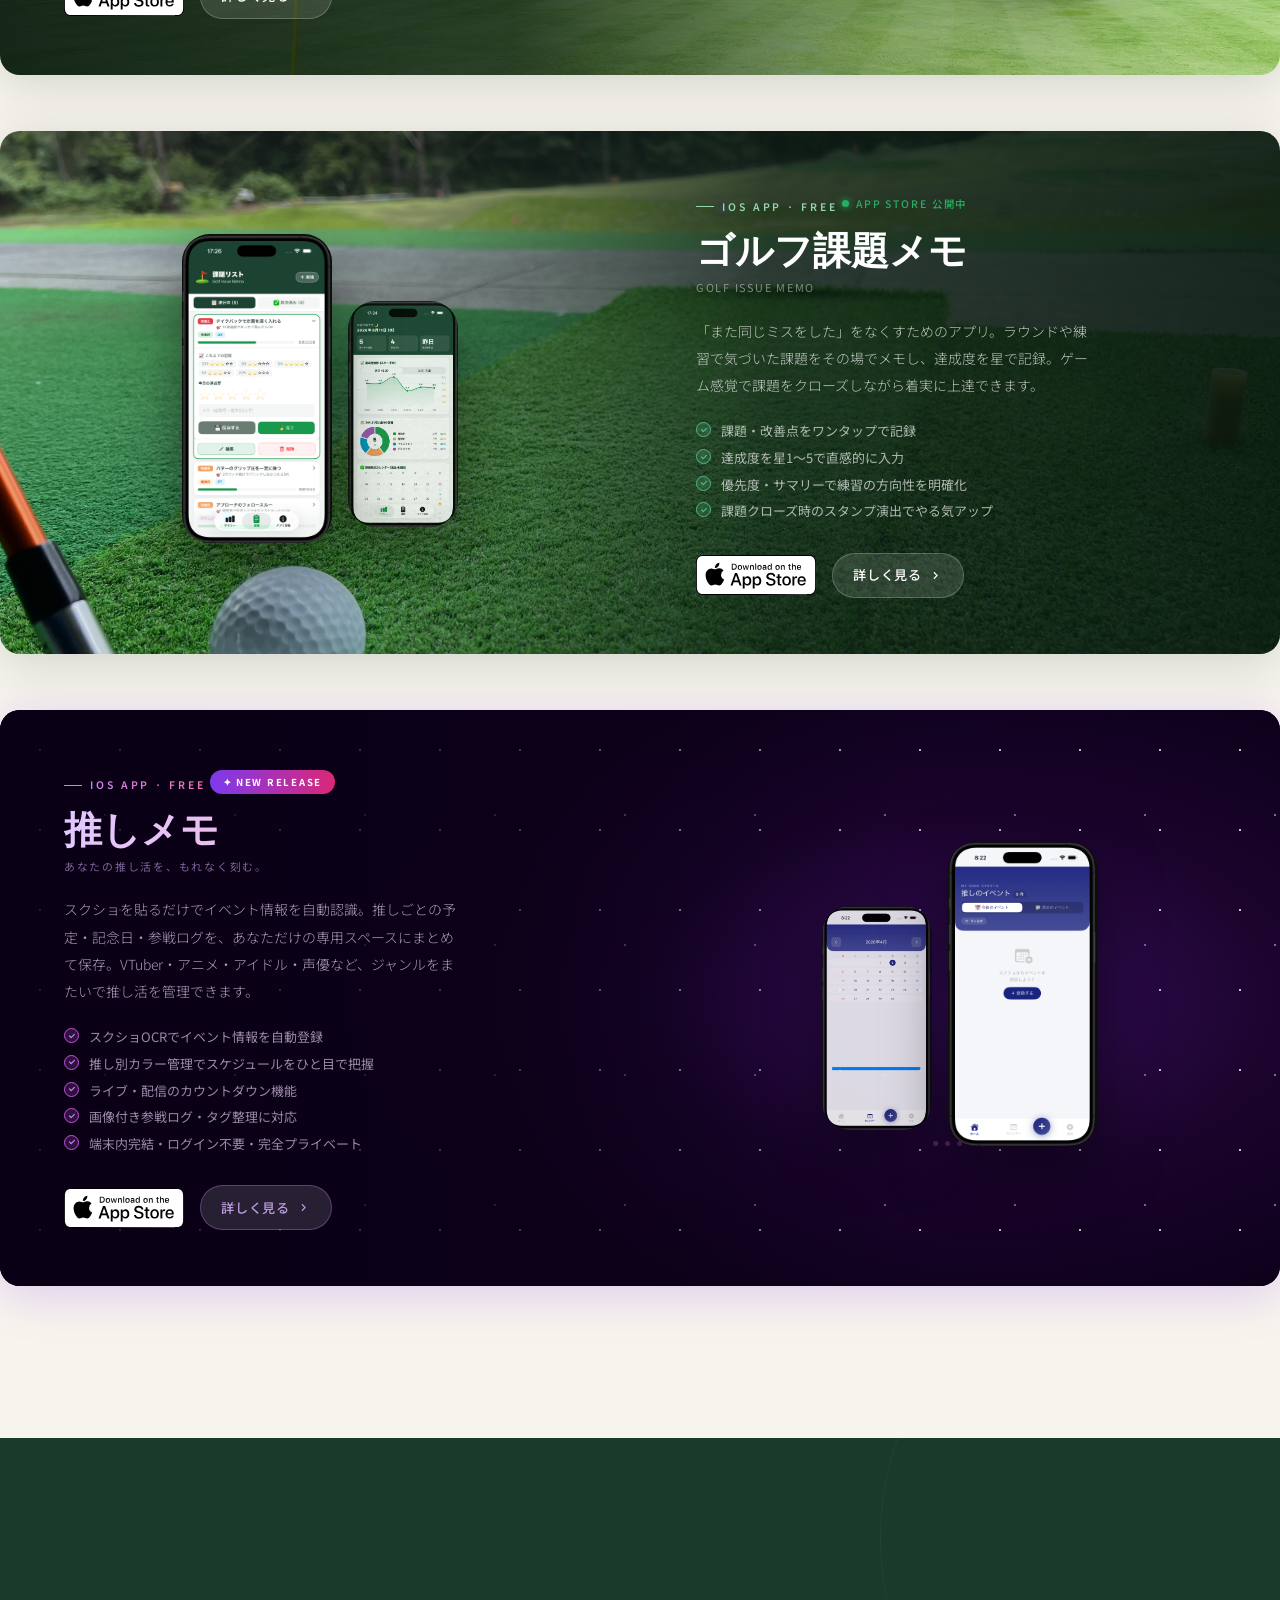
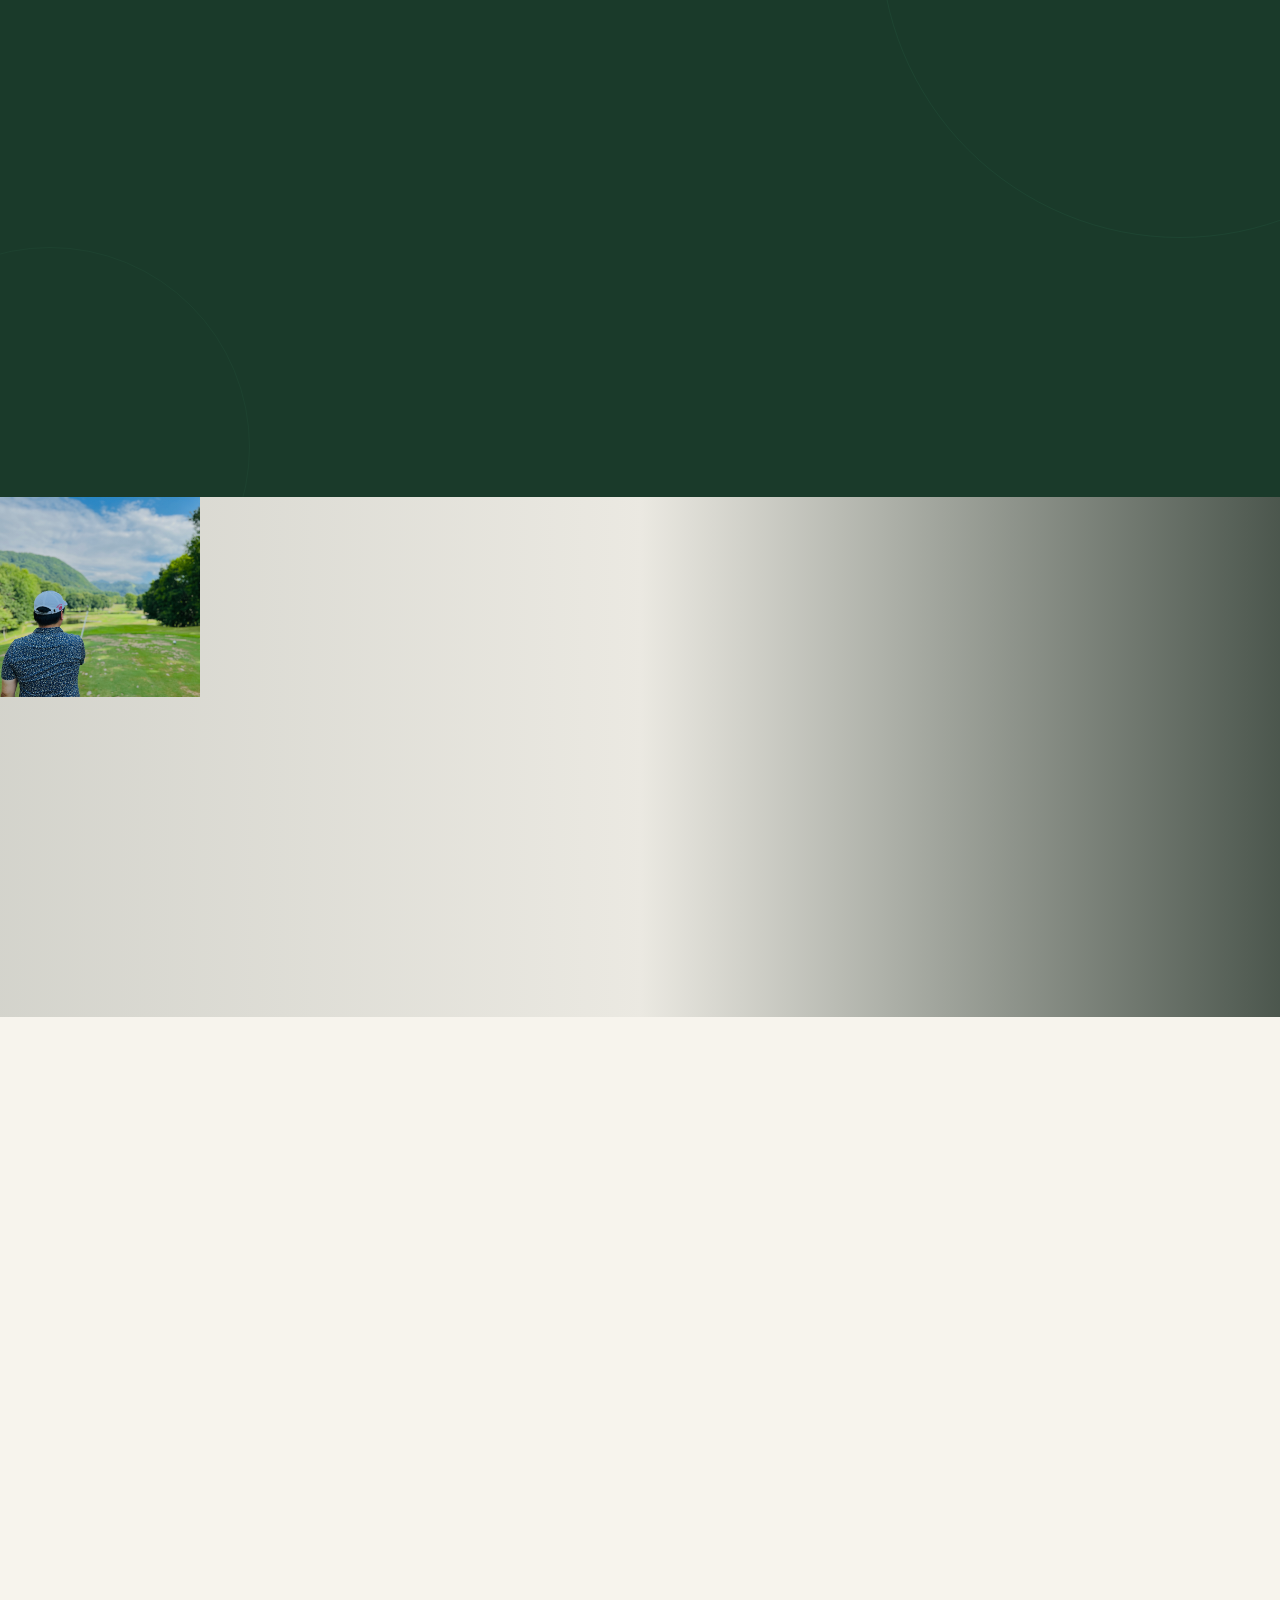
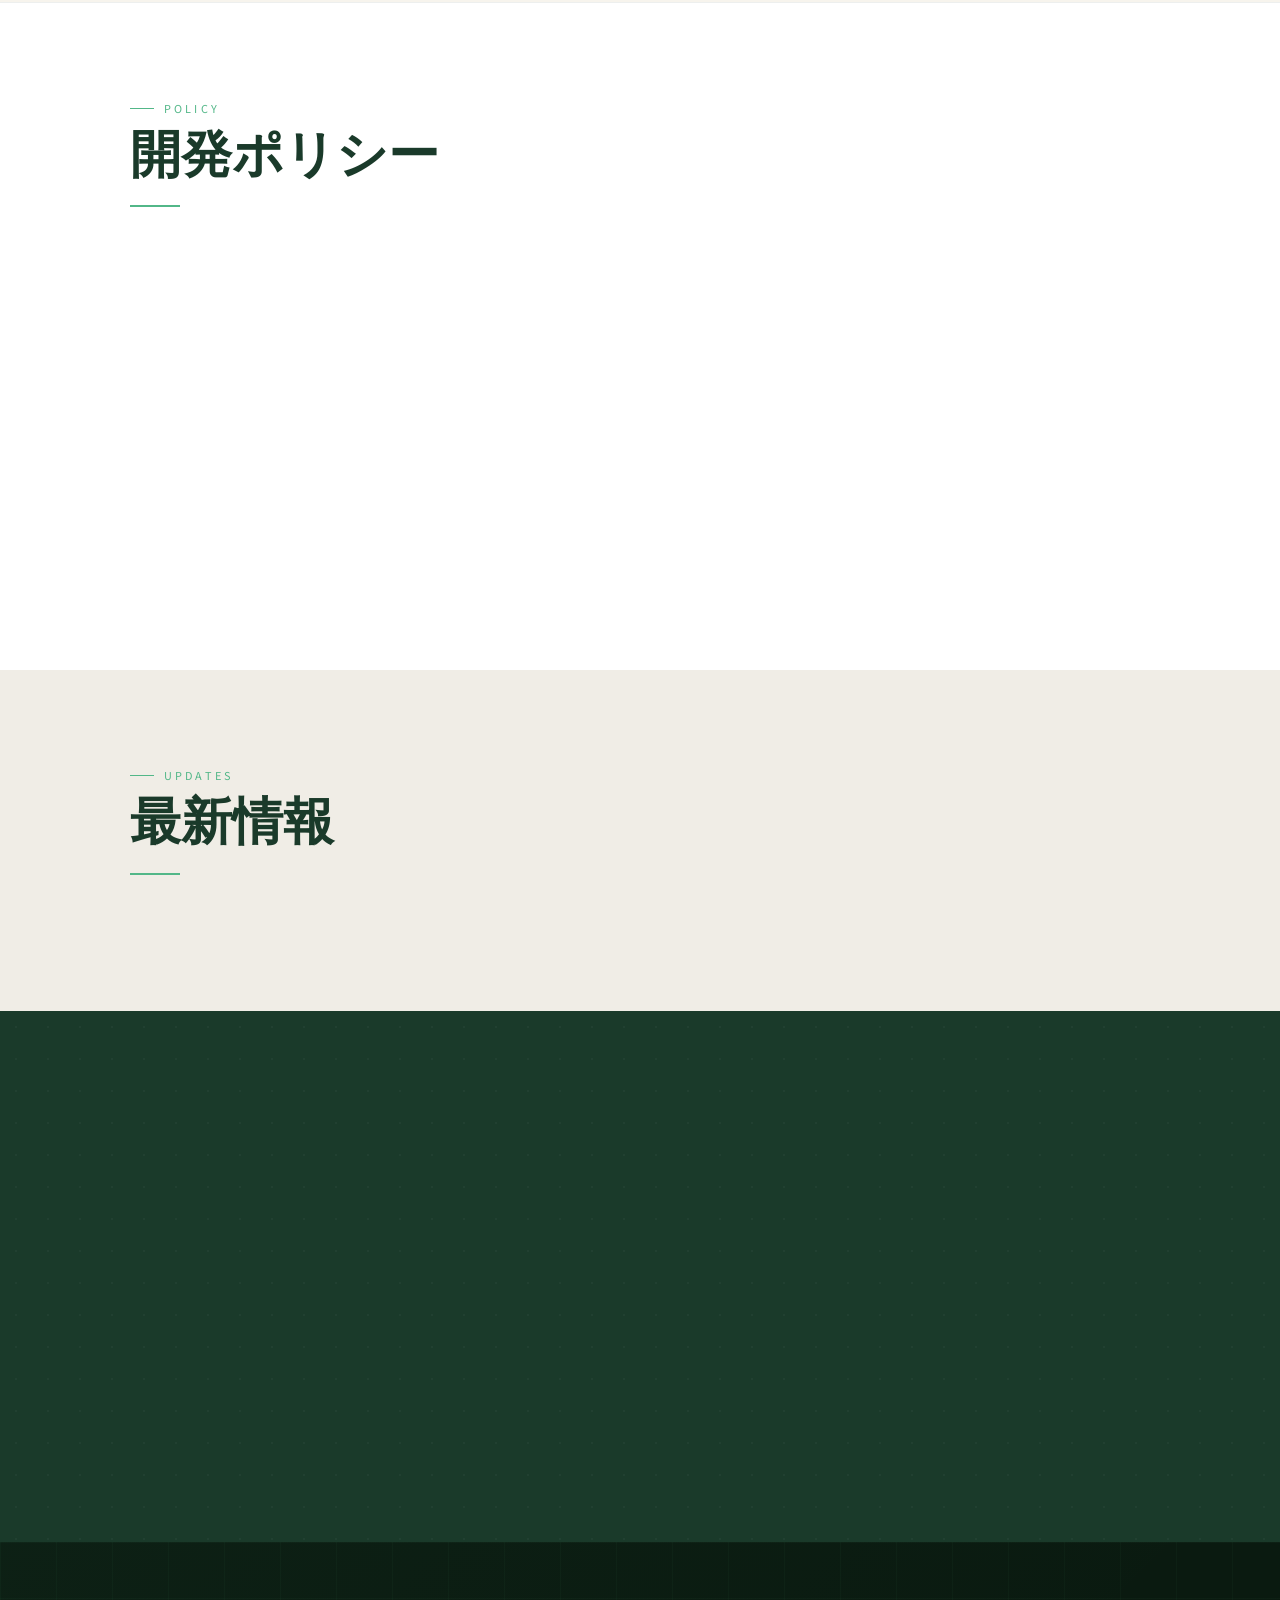
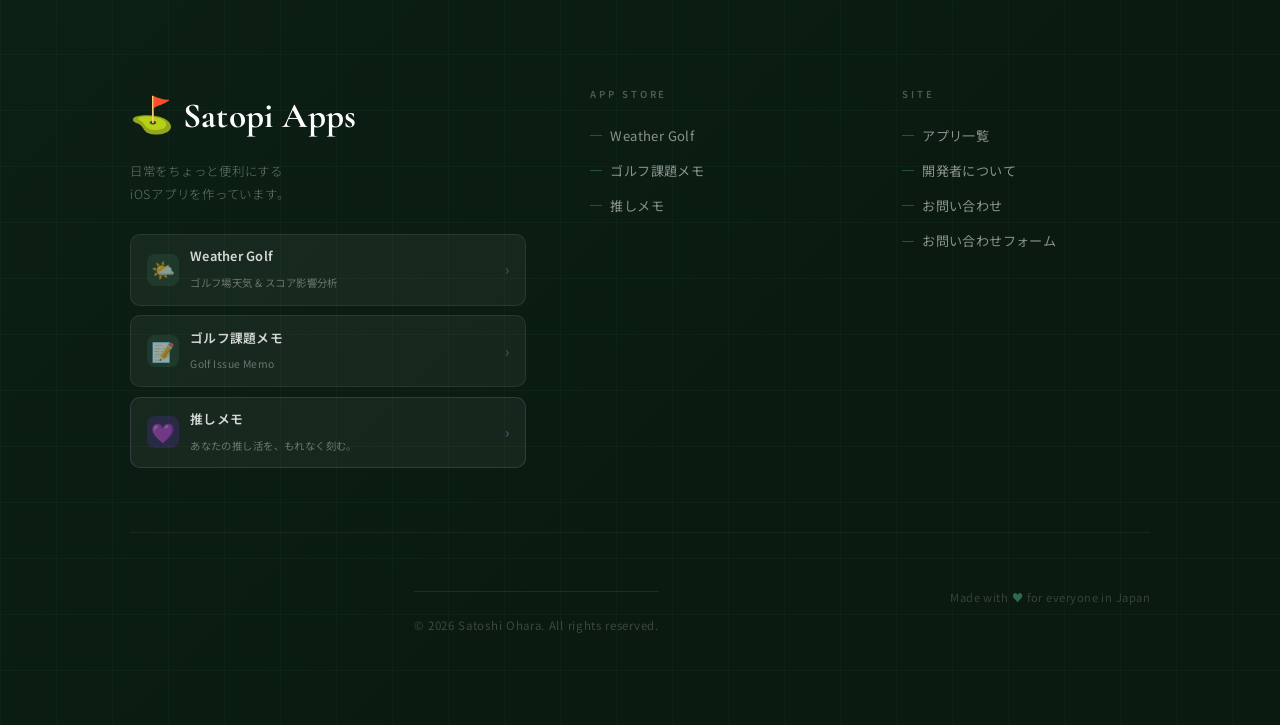
==== commit 9739dad9: "Update index.html" ====
--- a/index.html
+++ b/index.html
@@ -1349,8 +1349,10 @@
       写真がない場合は assets/images/photos/golf/player_006.jpg に変更してください。
     -->
     <img src="assets/images/photos/common/avatar.jpg"
-         onerror="this.src='assets/images/photos/golf/player_012.jpg'"
-         alt="開発者 Satoshi Ohara" loading="lazy" />
+     onerror="this.src='assets/images/photos/golf/player_012.jpg'"
+     alt="開発者 Satoshi Ohara"
+     loading="lazy"
+     style="width:200px; height:200px; object-fit:cover; object-position:center 50%;" />
     <div class="dev-photo-overlay"></div>
     <div class="dev-photo-caption reveal">
       <p class="section-label">Developer</p>
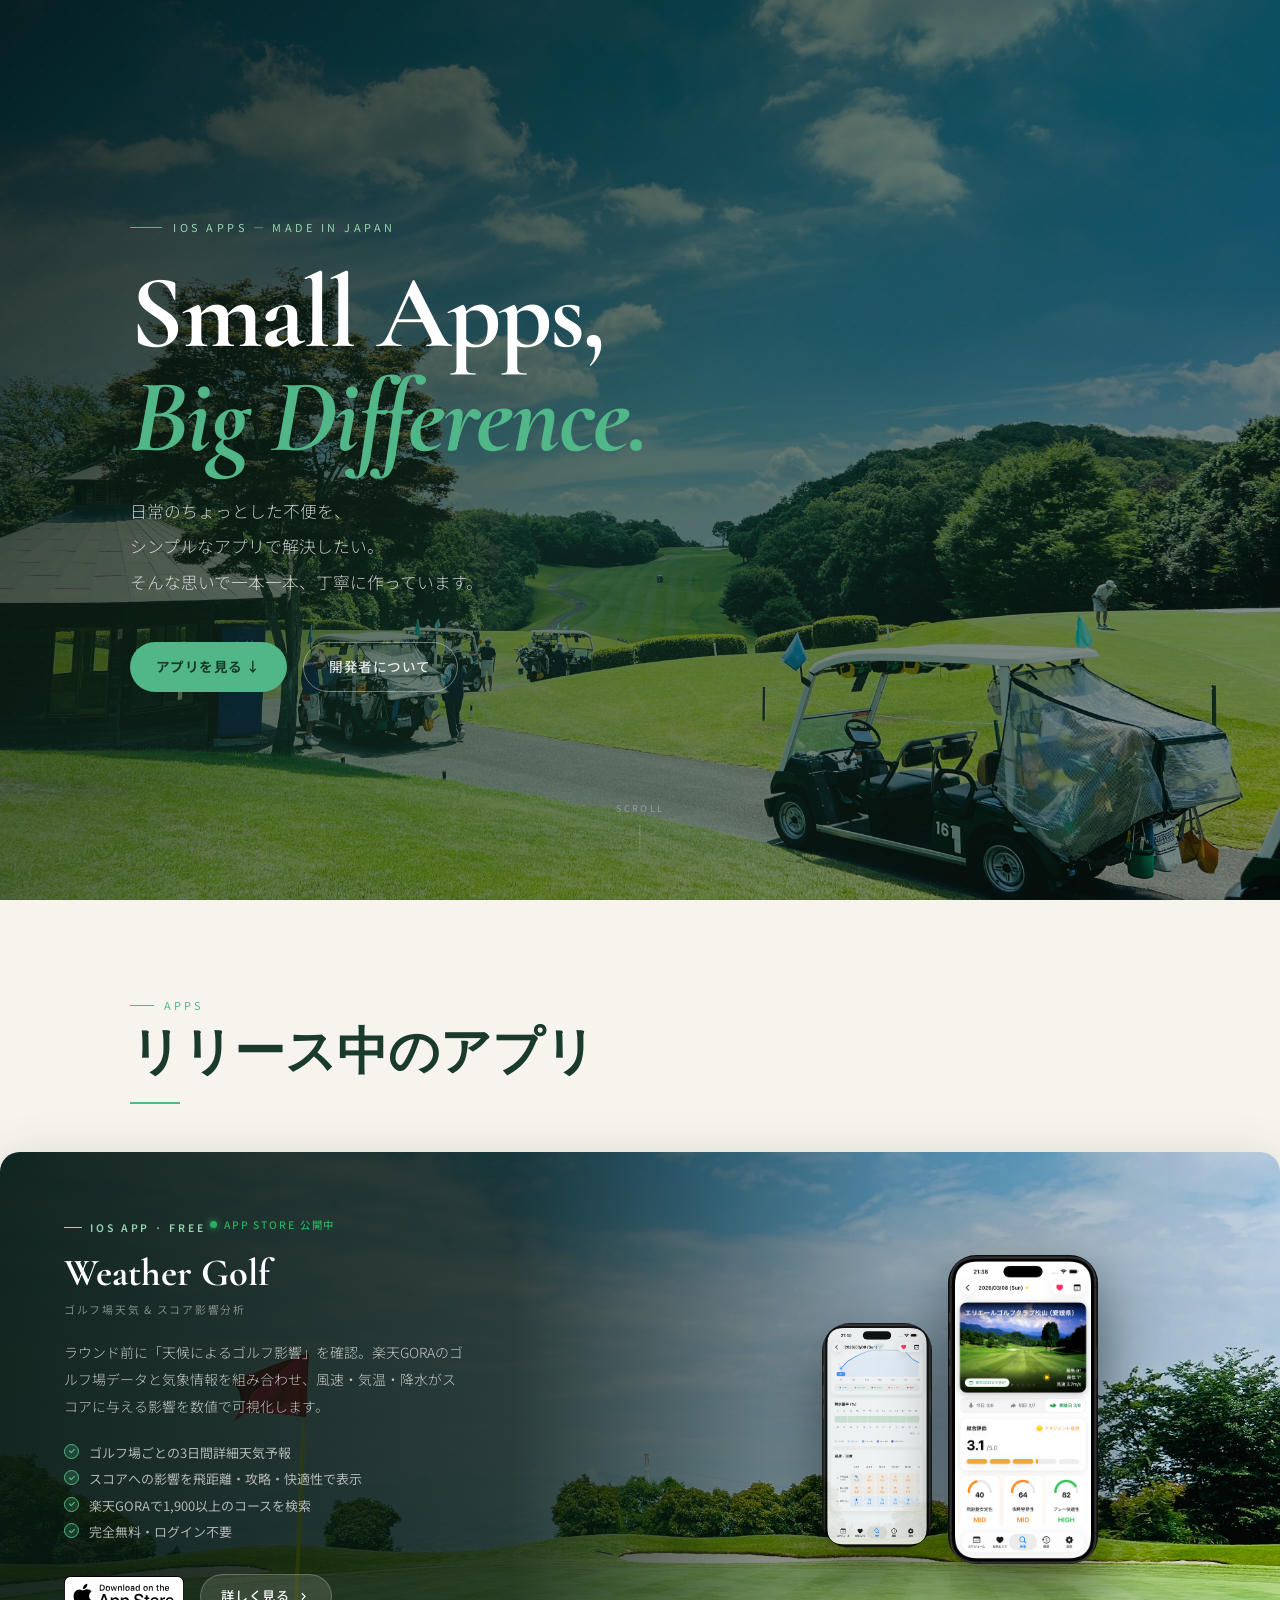
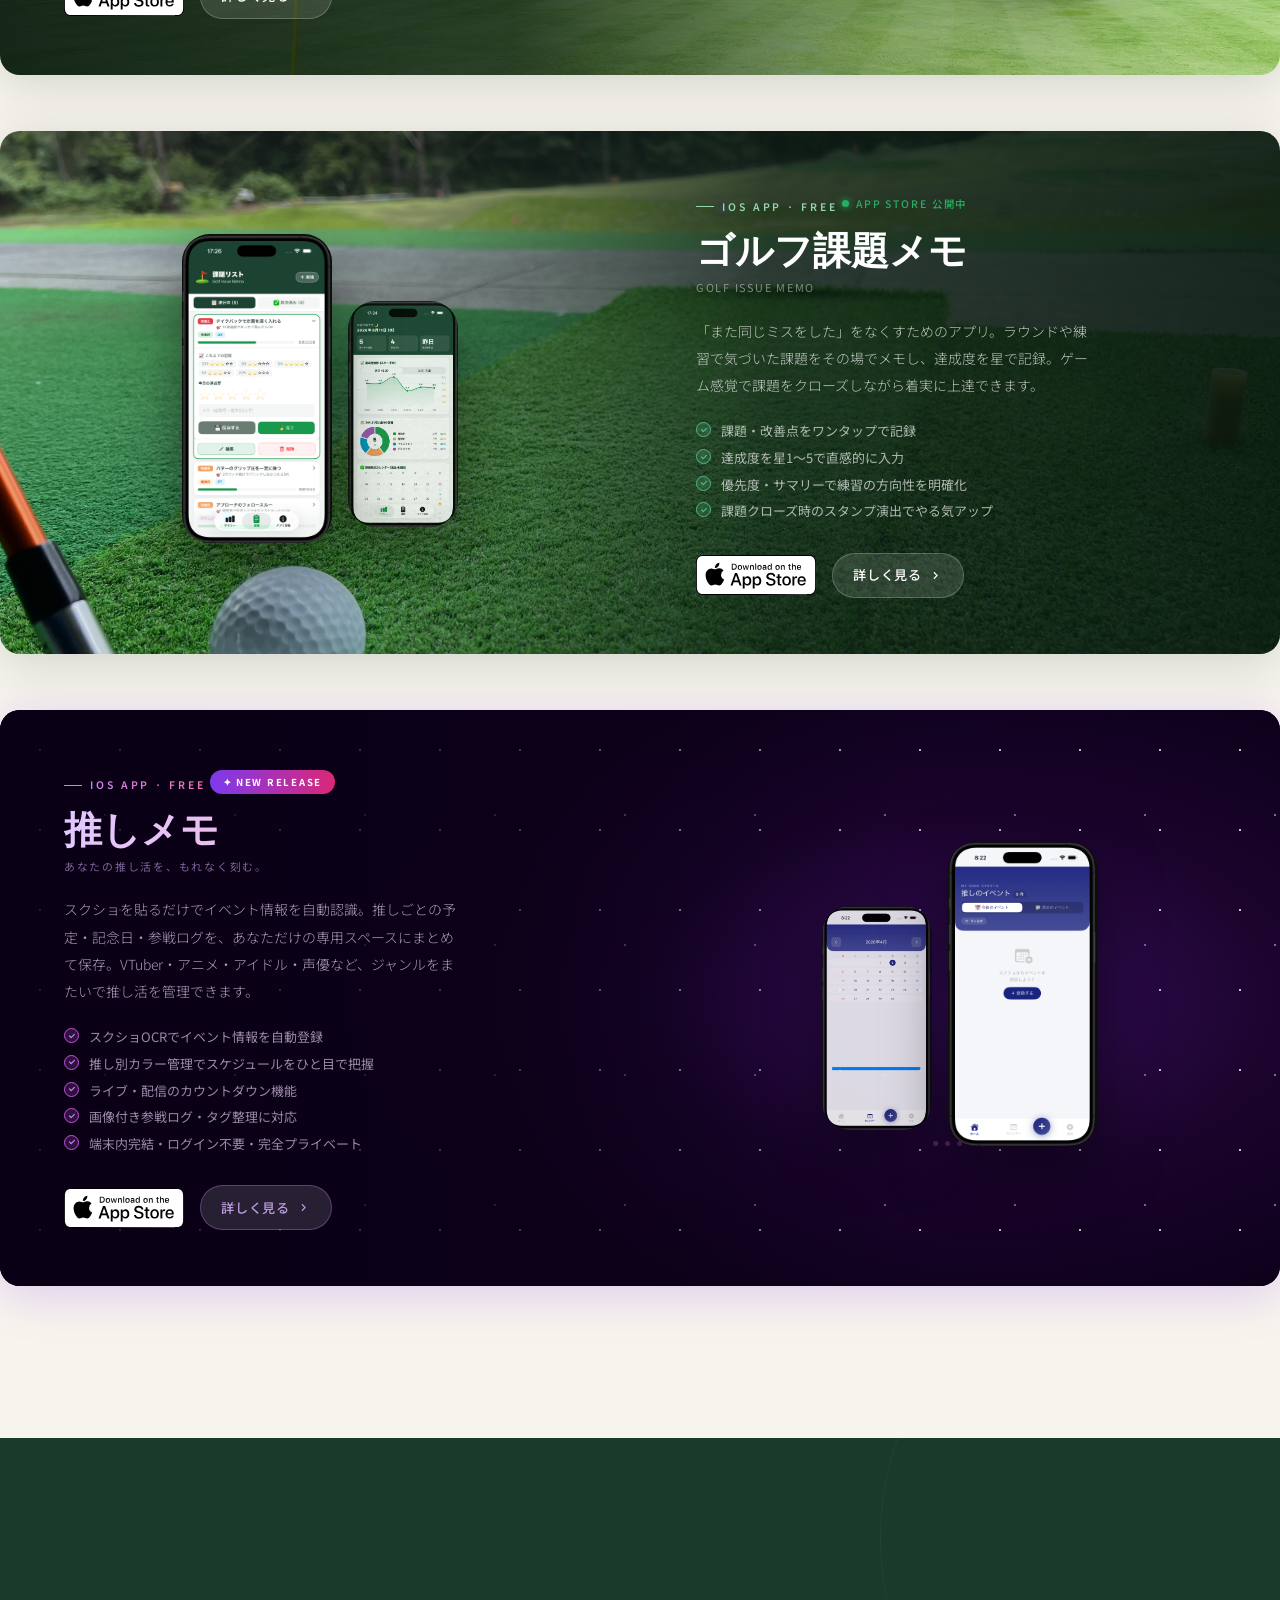
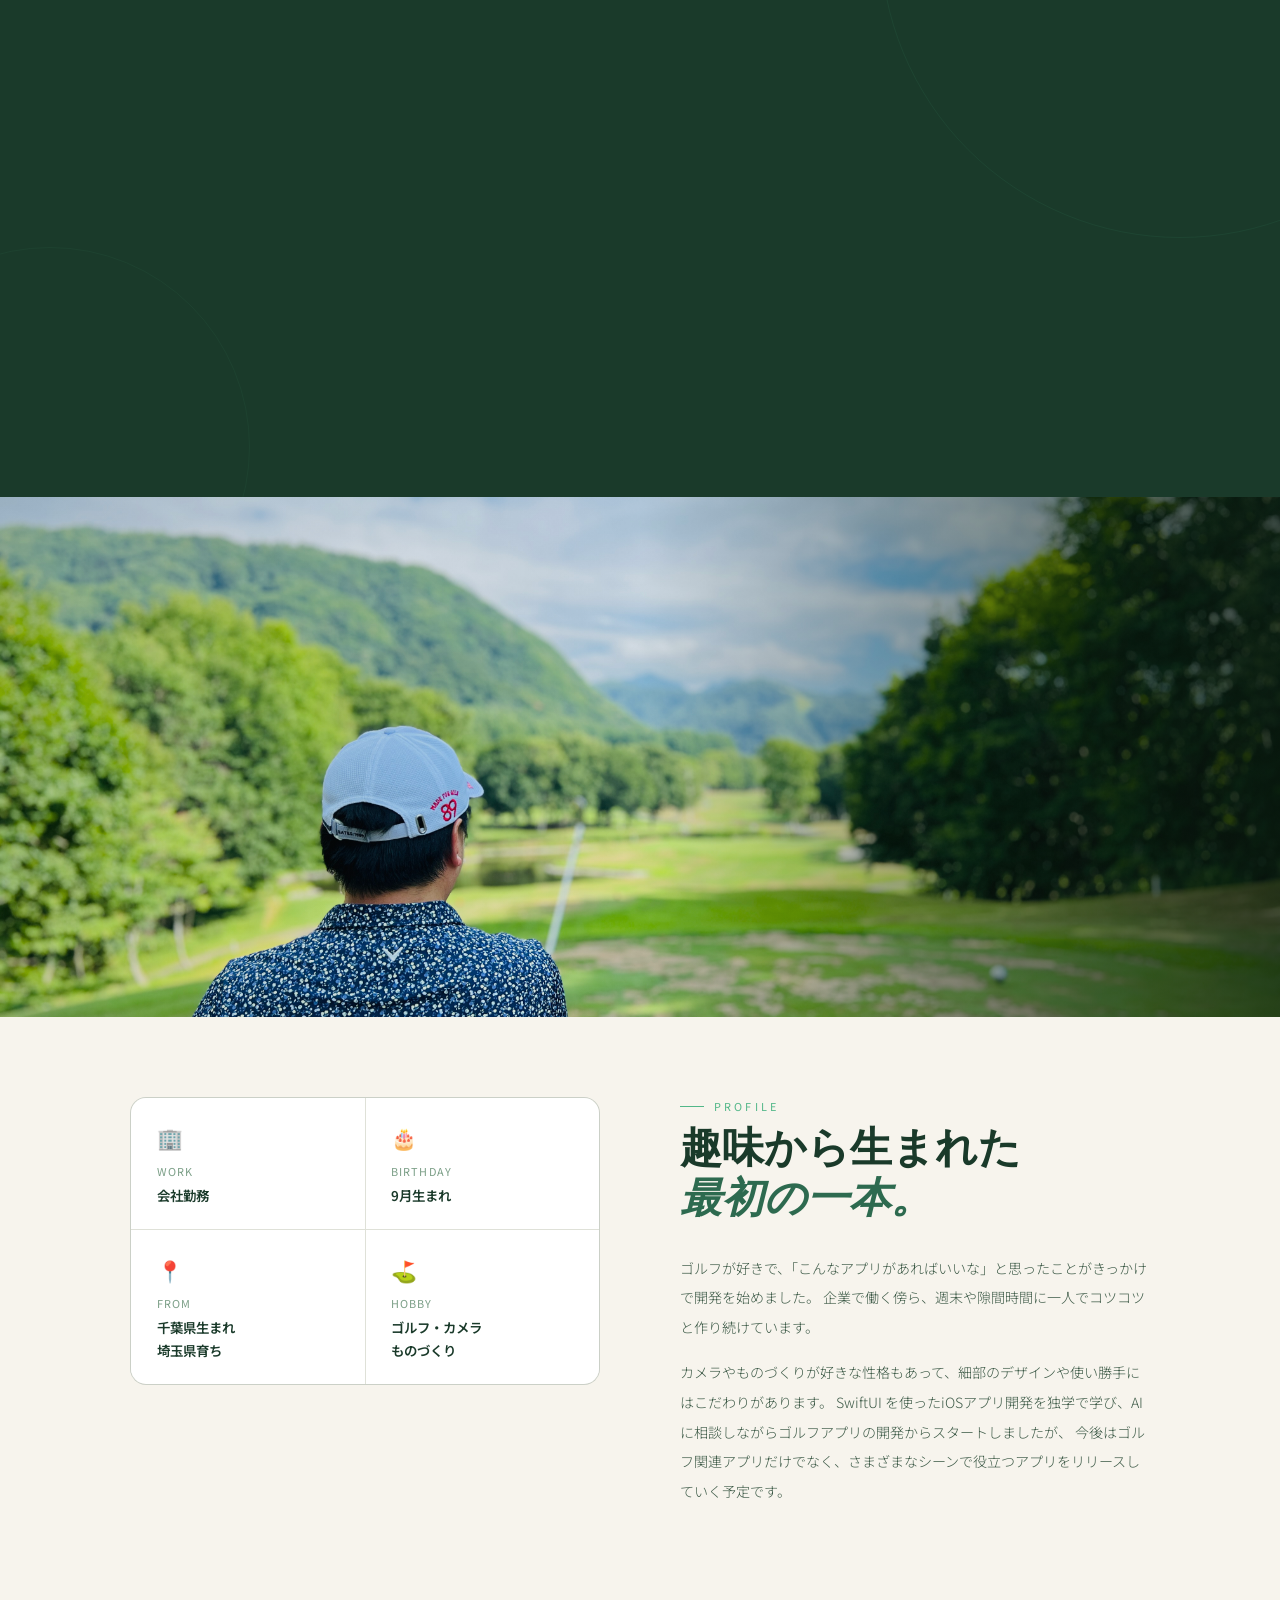
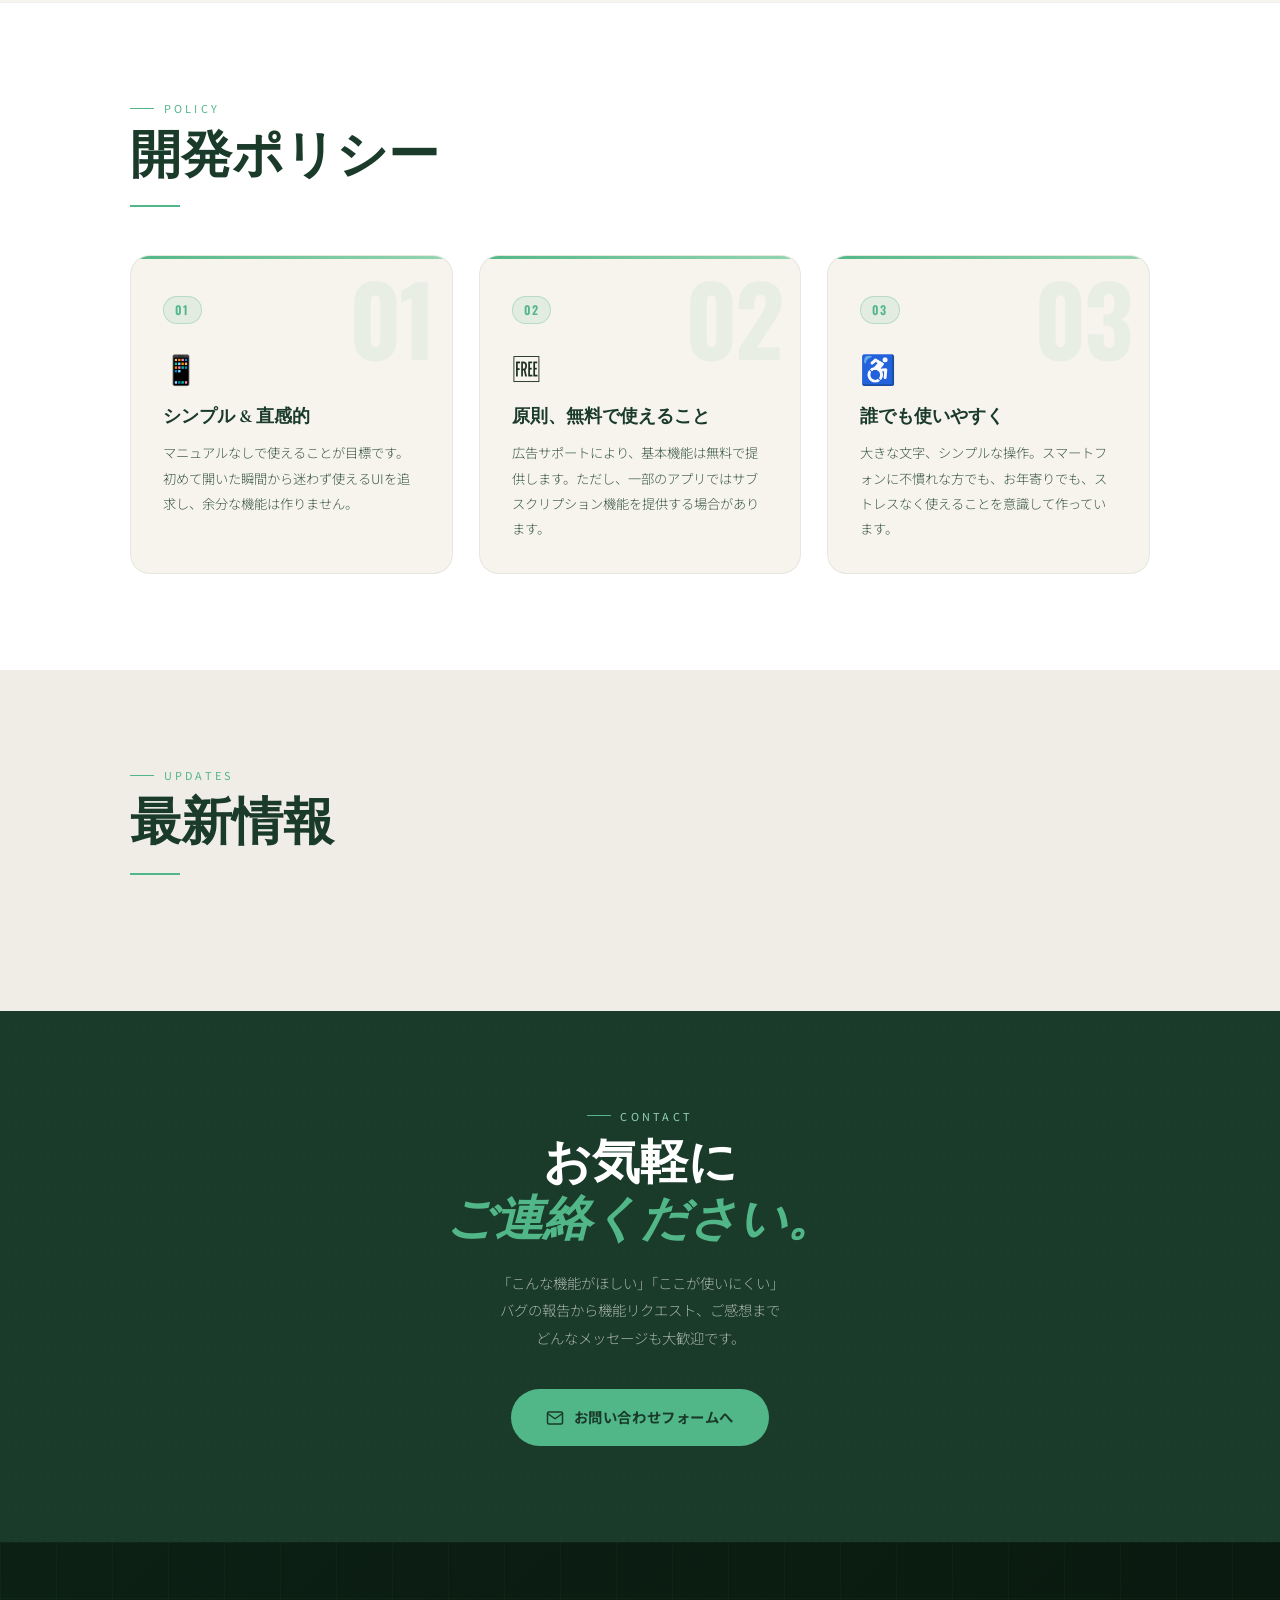
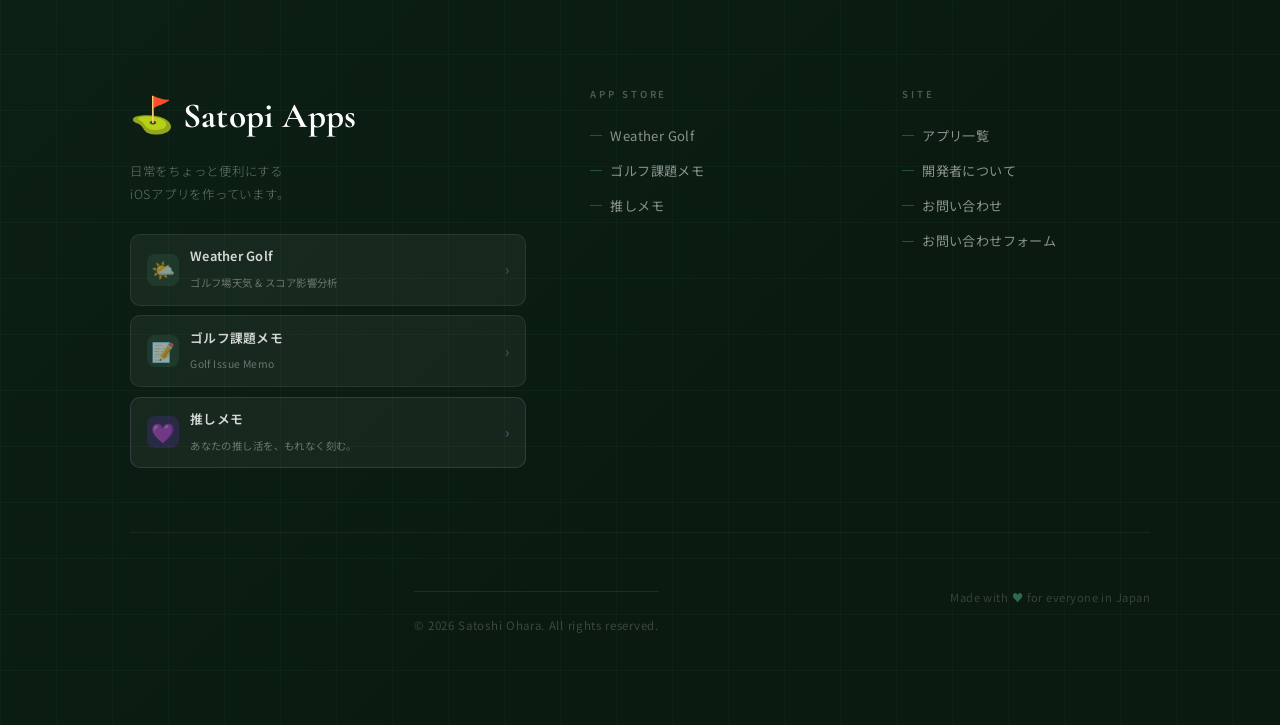
==== commit bdc595b0: "Update index.html" ====
--- a/index.html
+++ b/index.html
@@ -1352,7 +1352,7 @@
      onerror="this.src='assets/images/photos/golf/player_012.jpg'"
      alt="開発者 Satoshi Ohara"
      loading="lazy"
-     style="width:200px; height:200px; object-fit:cover; object-position:center 50%;" />
+     style="object-fit:cover; object-position:center 50%;" />
     <div class="dev-photo-overlay"></div>
     <div class="dev-photo-caption reveal">
       <p class="section-label">Developer</p>
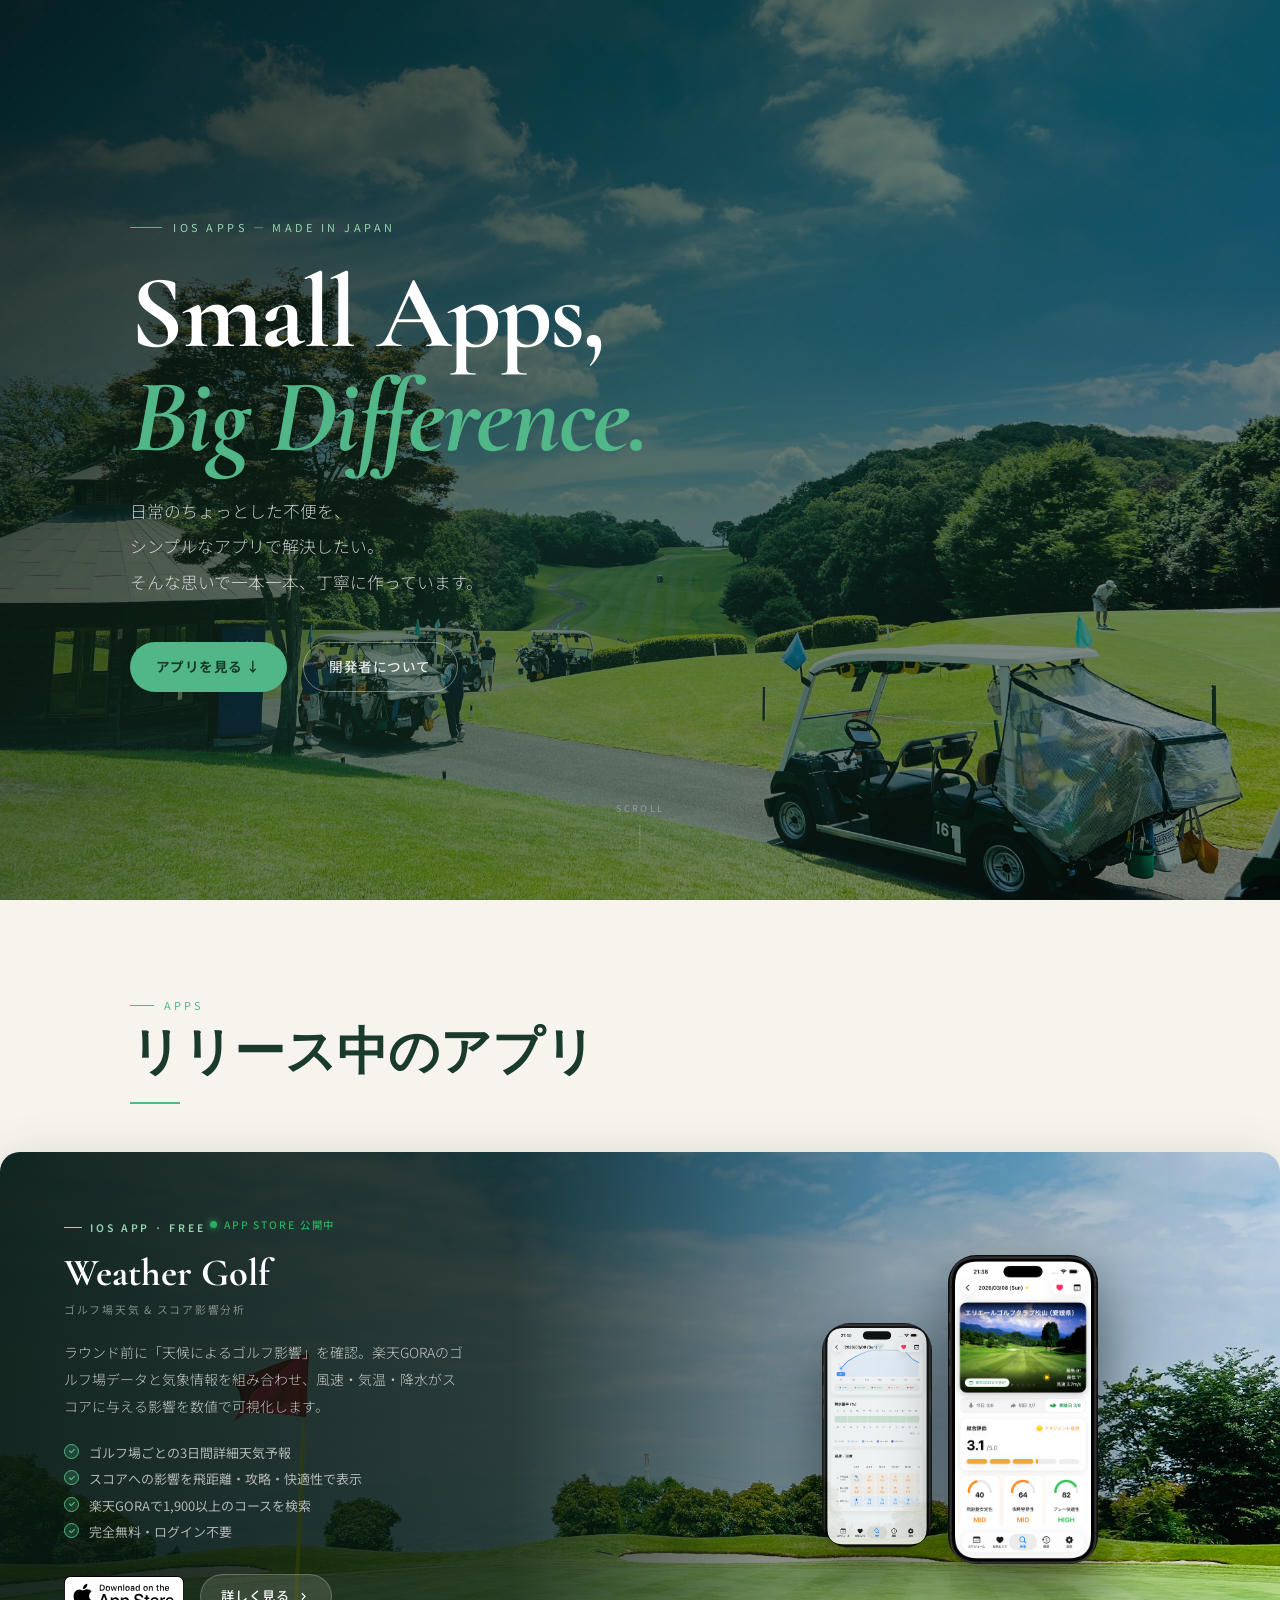
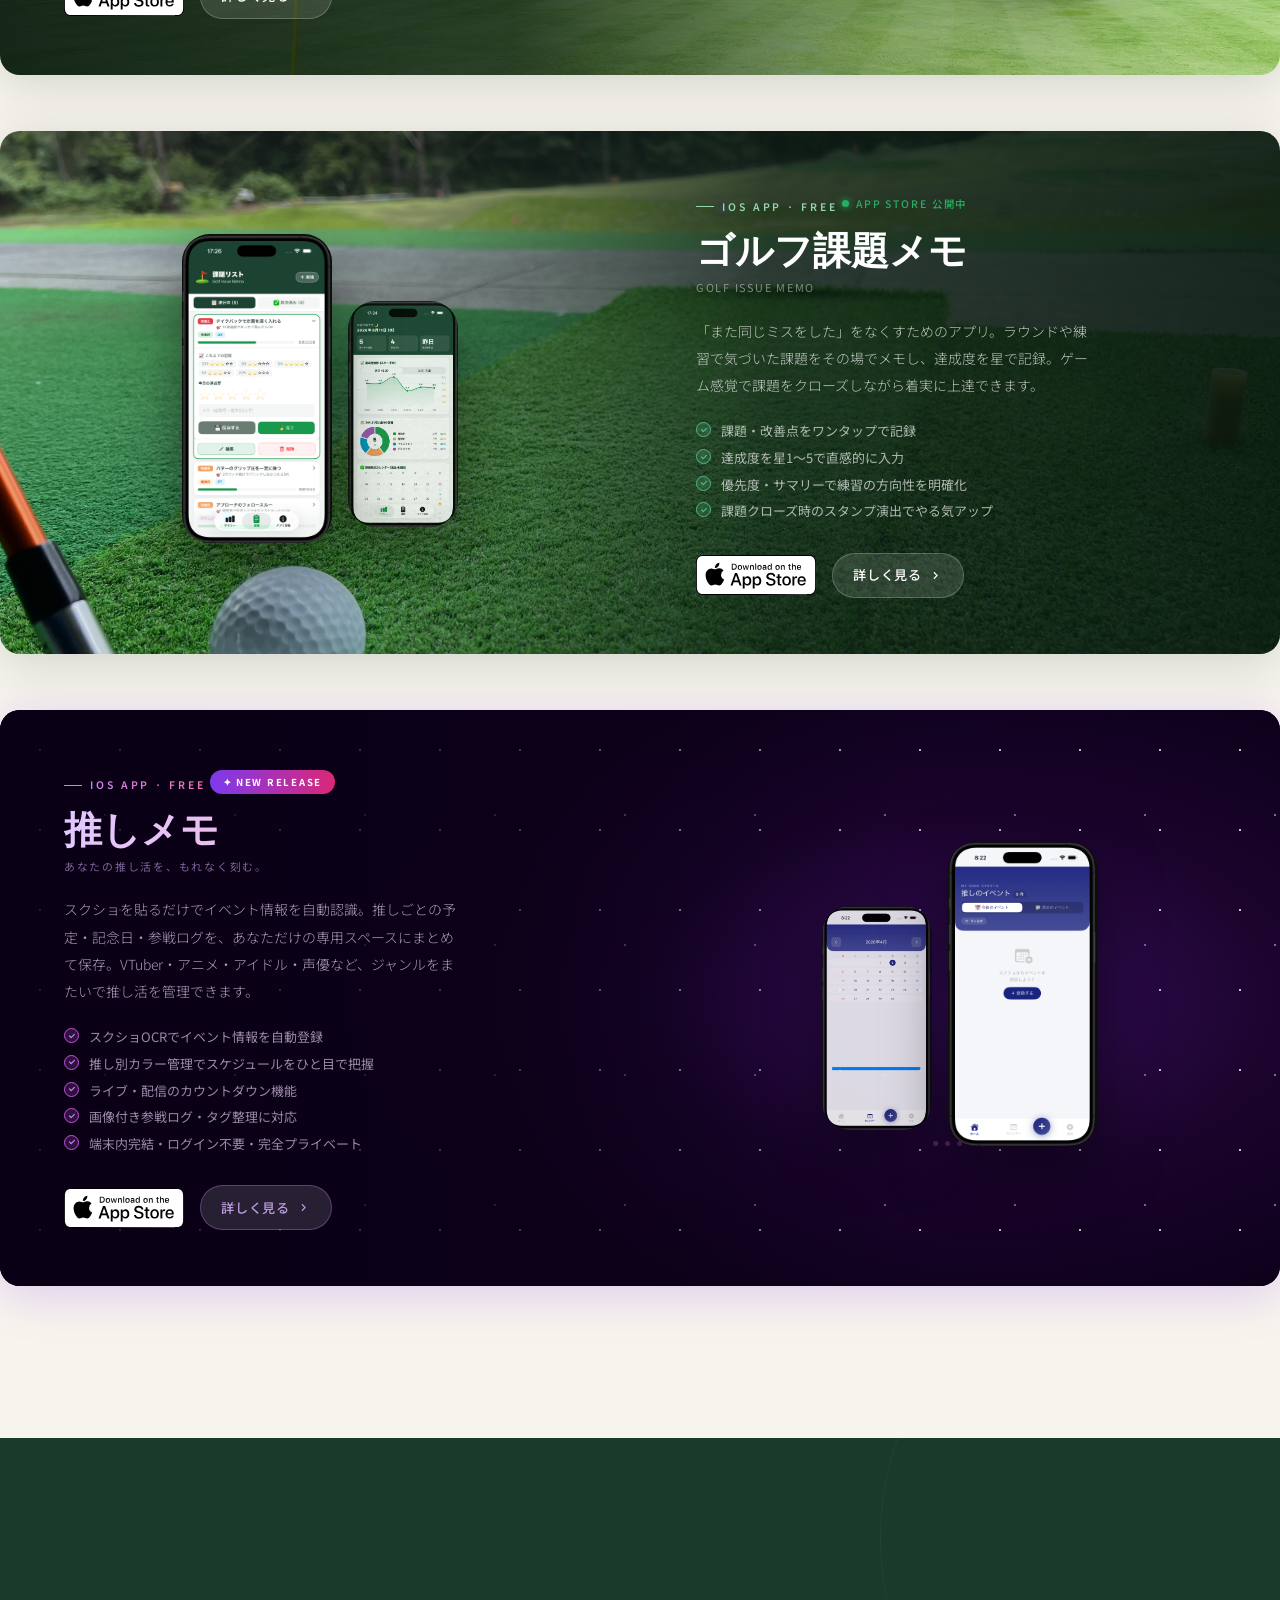
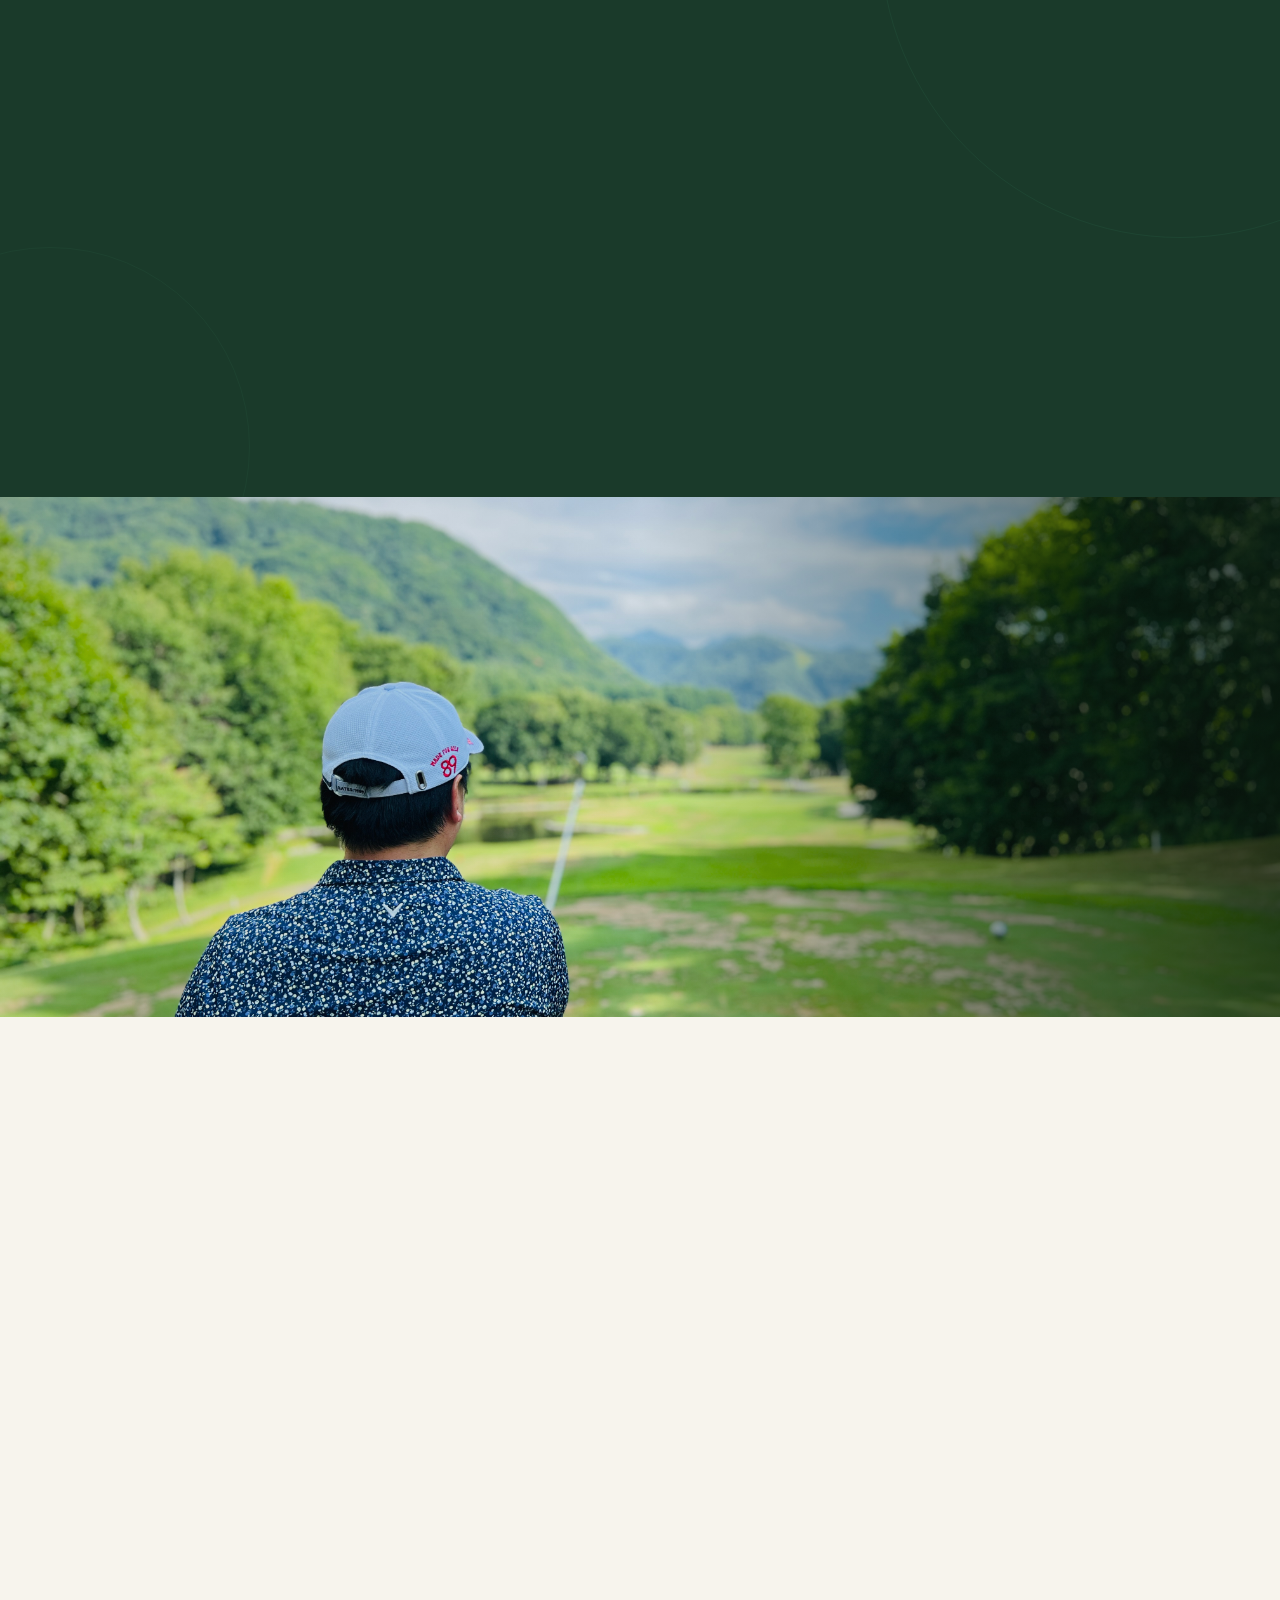
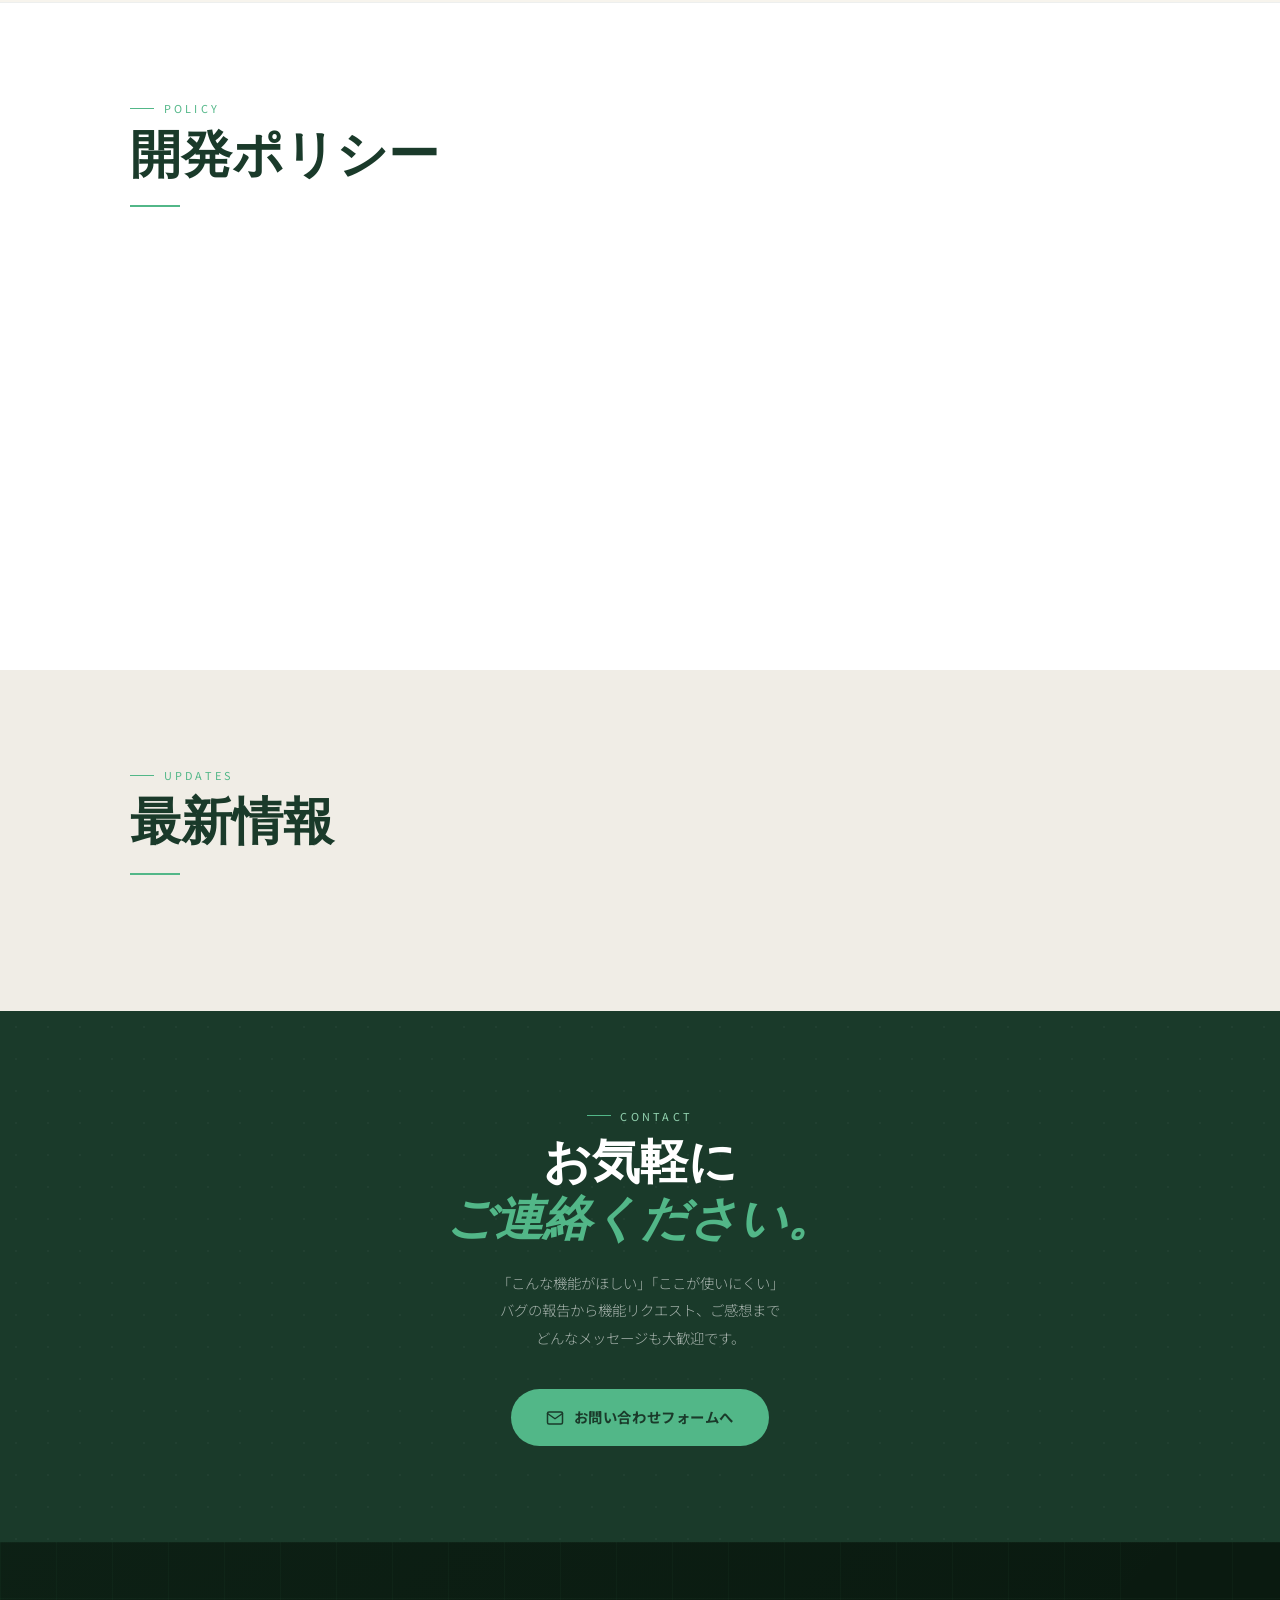
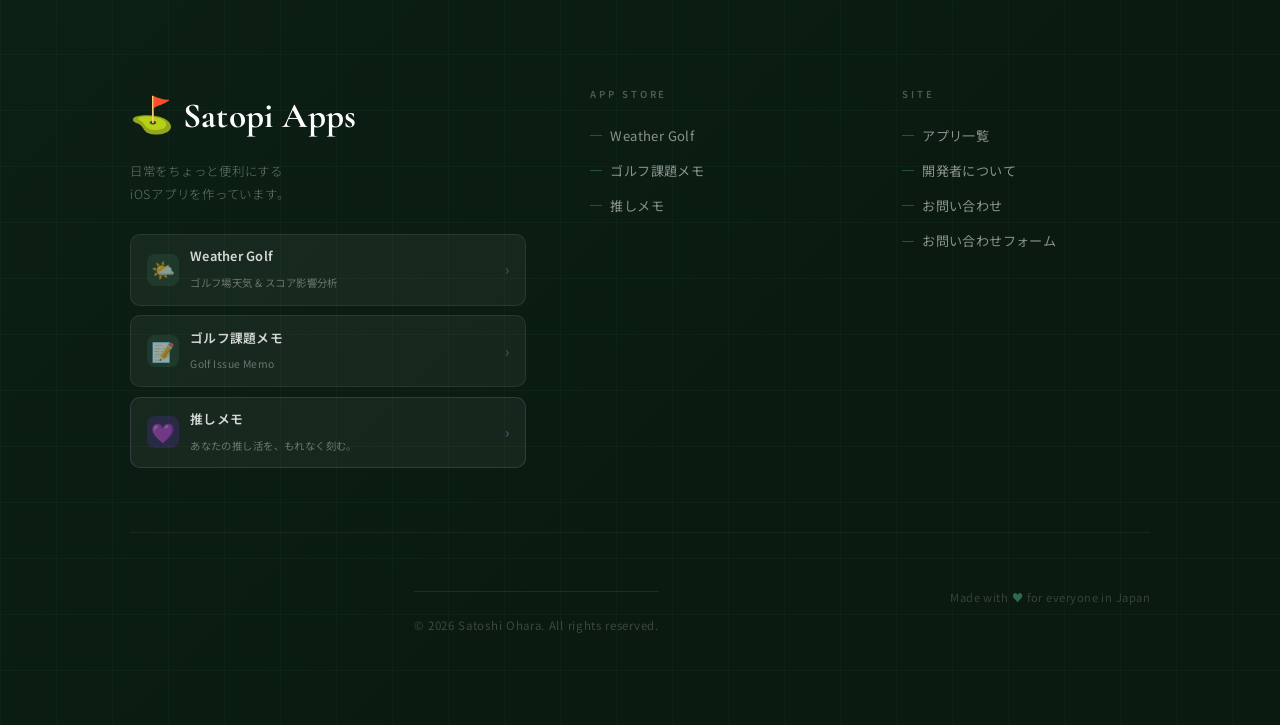
==== commit bf3d0804: "Update index.html" ====
--- a/index.html
+++ b/index.html
@@ -1352,7 +1352,7 @@
      onerror="this.src='assets/images/photos/golf/player_012.jpg'"
      alt="開発者 Satoshi Ohara"
      loading="lazy"
-     style="object-fit:cover; object-position:center 50%;" />
+     style="object-fit:cover; object-position:center 60%;" />
     <div class="dev-photo-overlay"></div>
     <div class="dev-photo-caption reveal">
       <p class="section-label">Developer</p>
